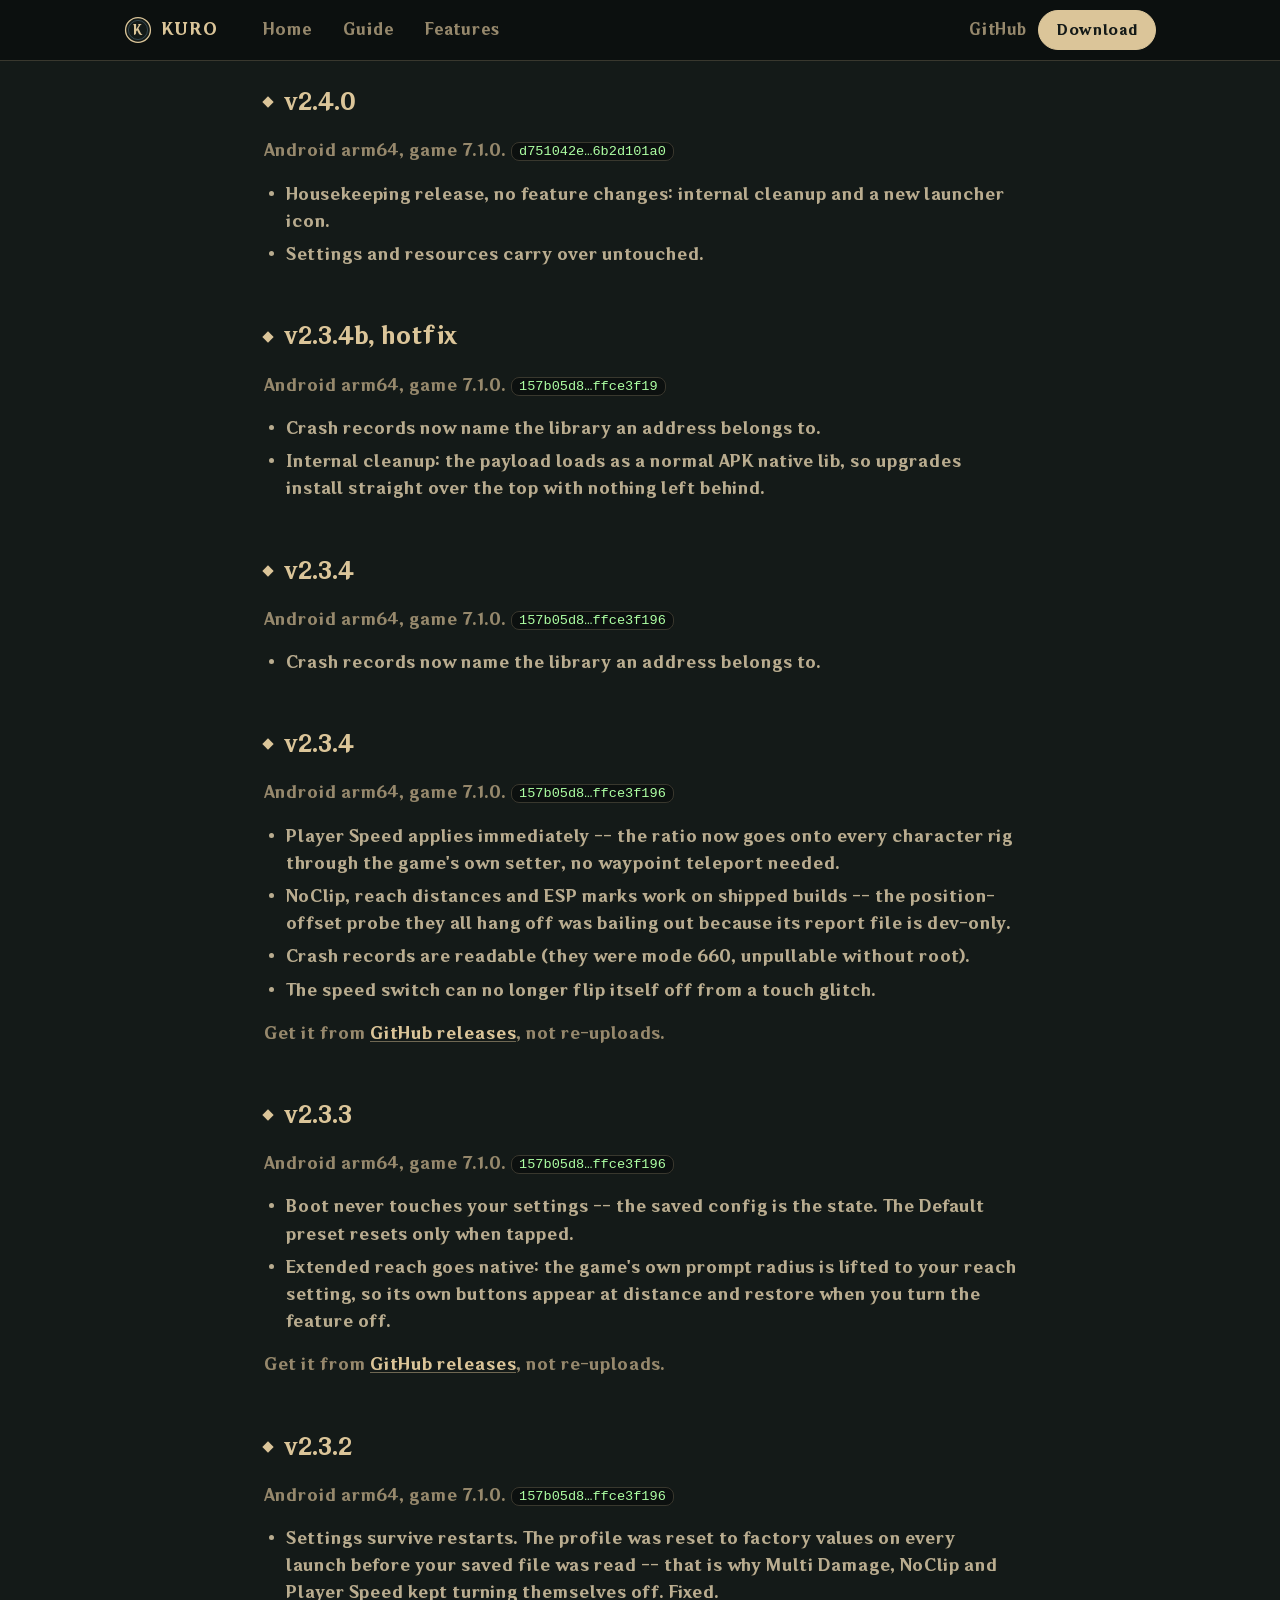
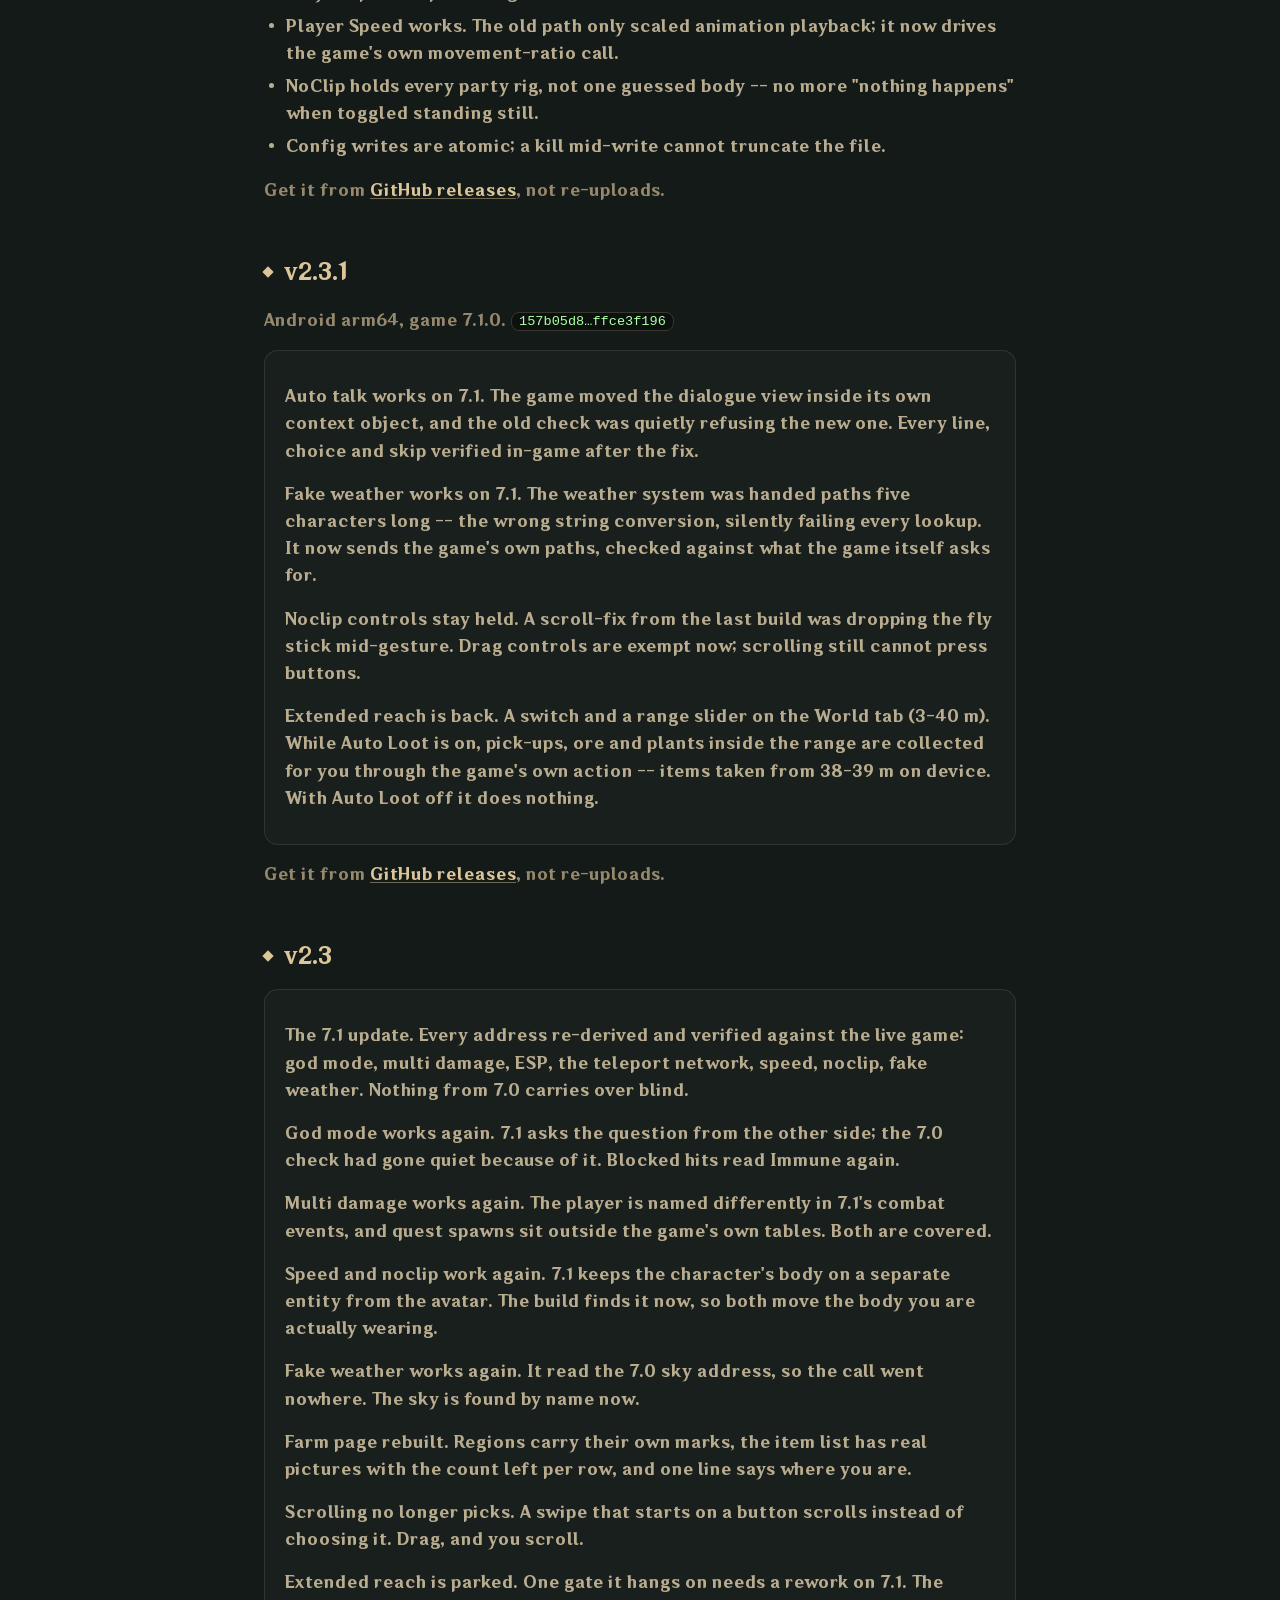
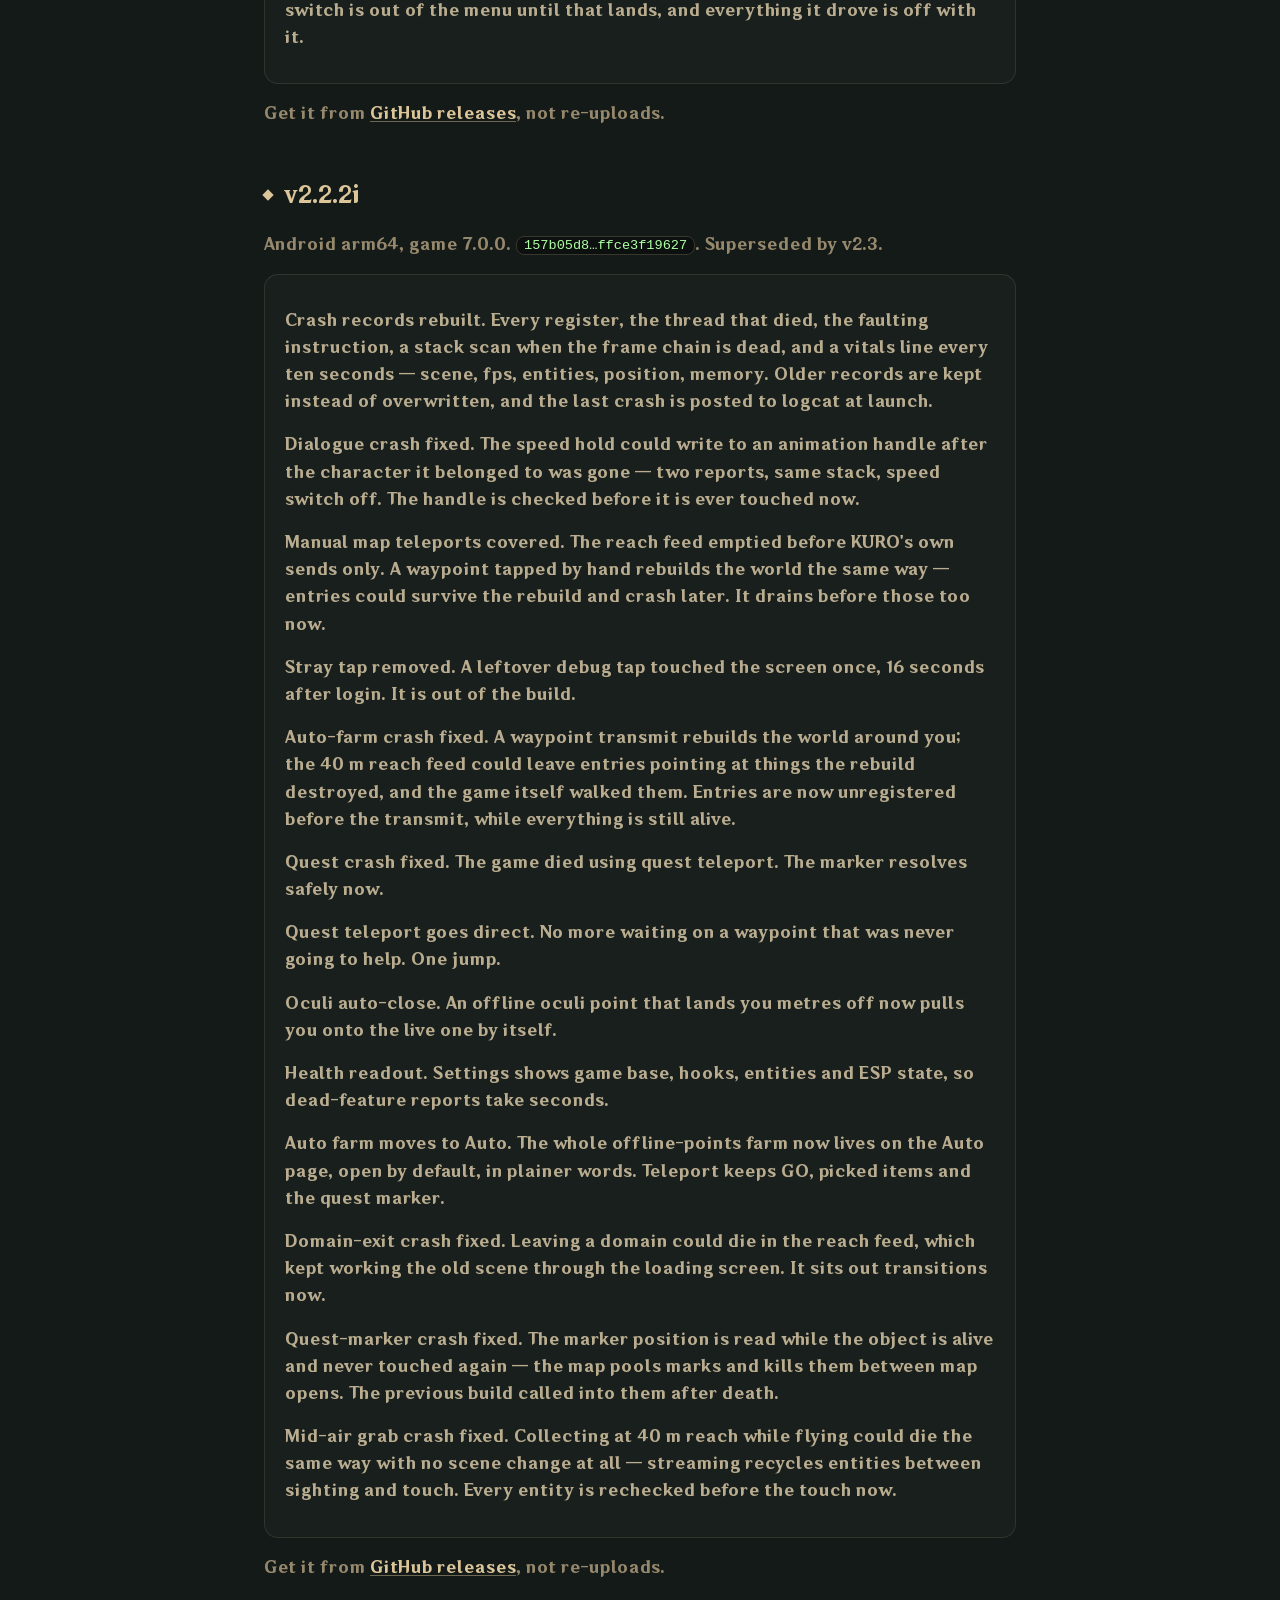
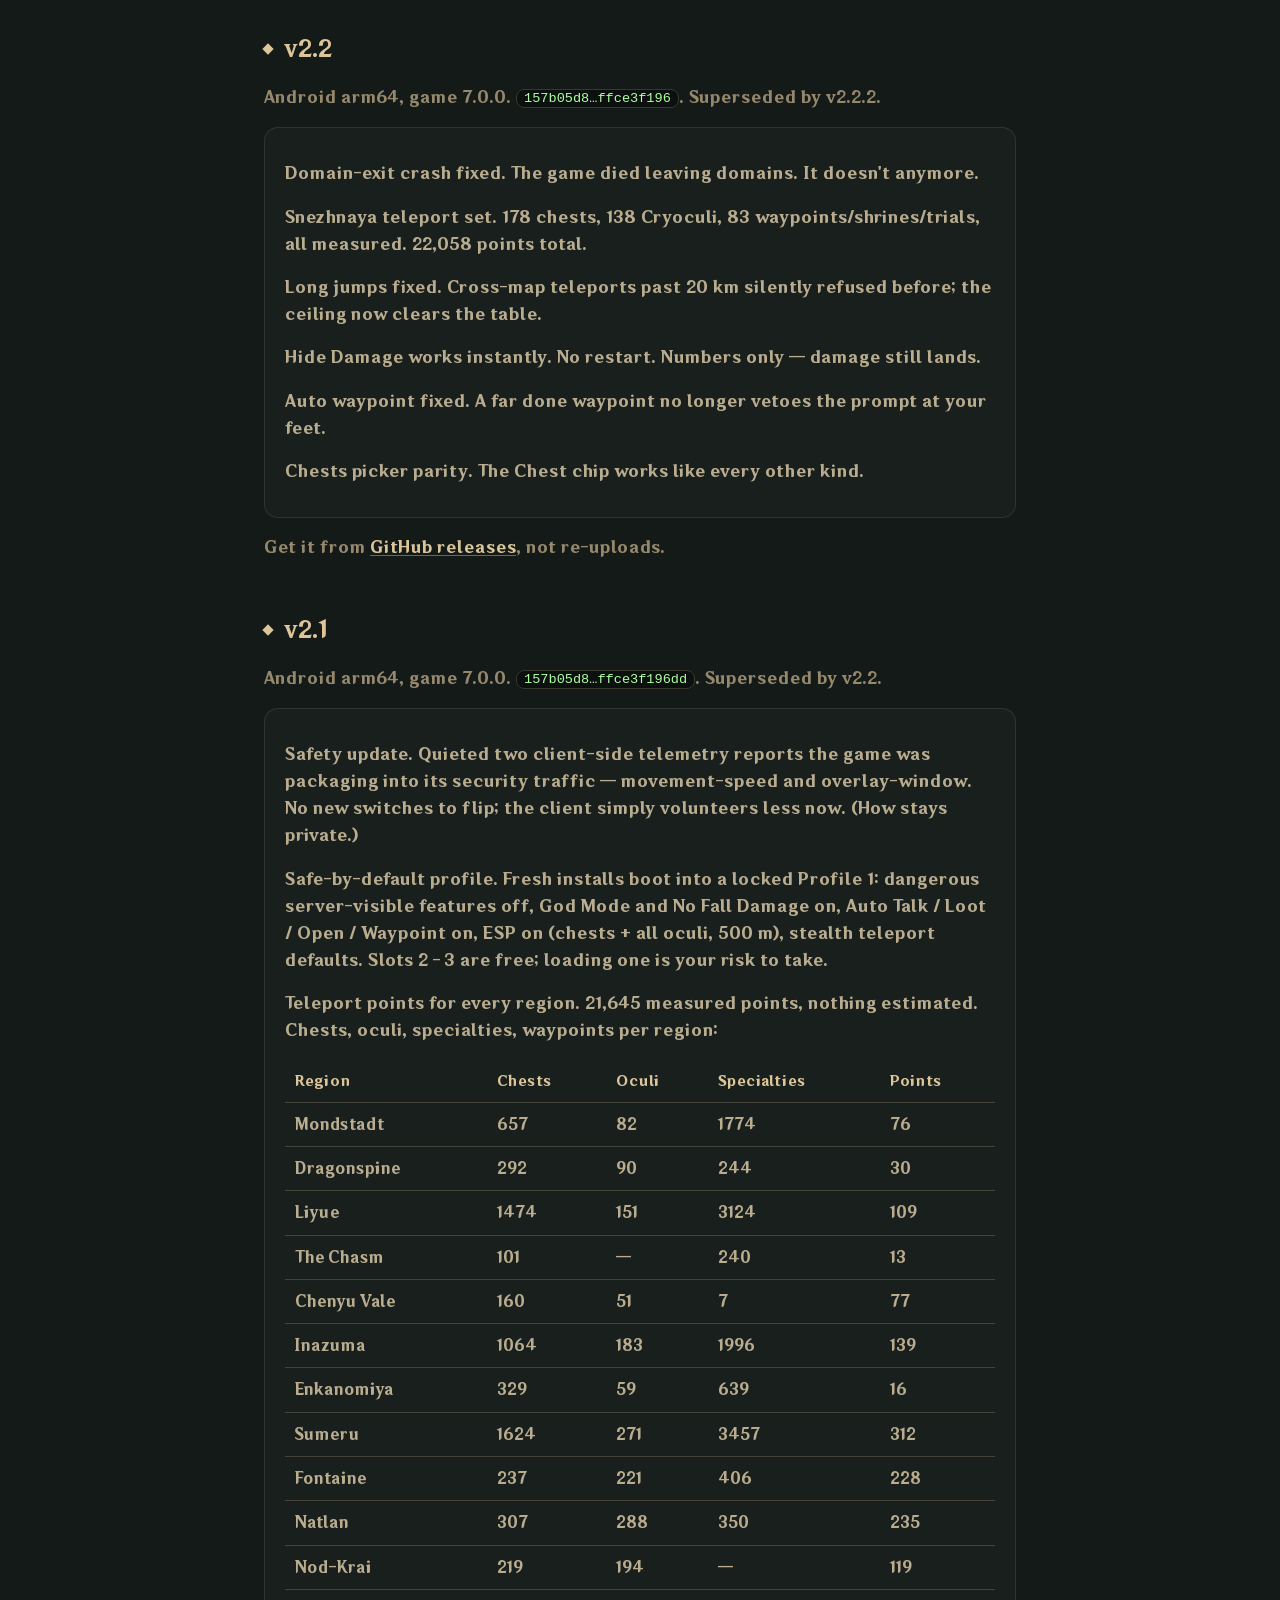
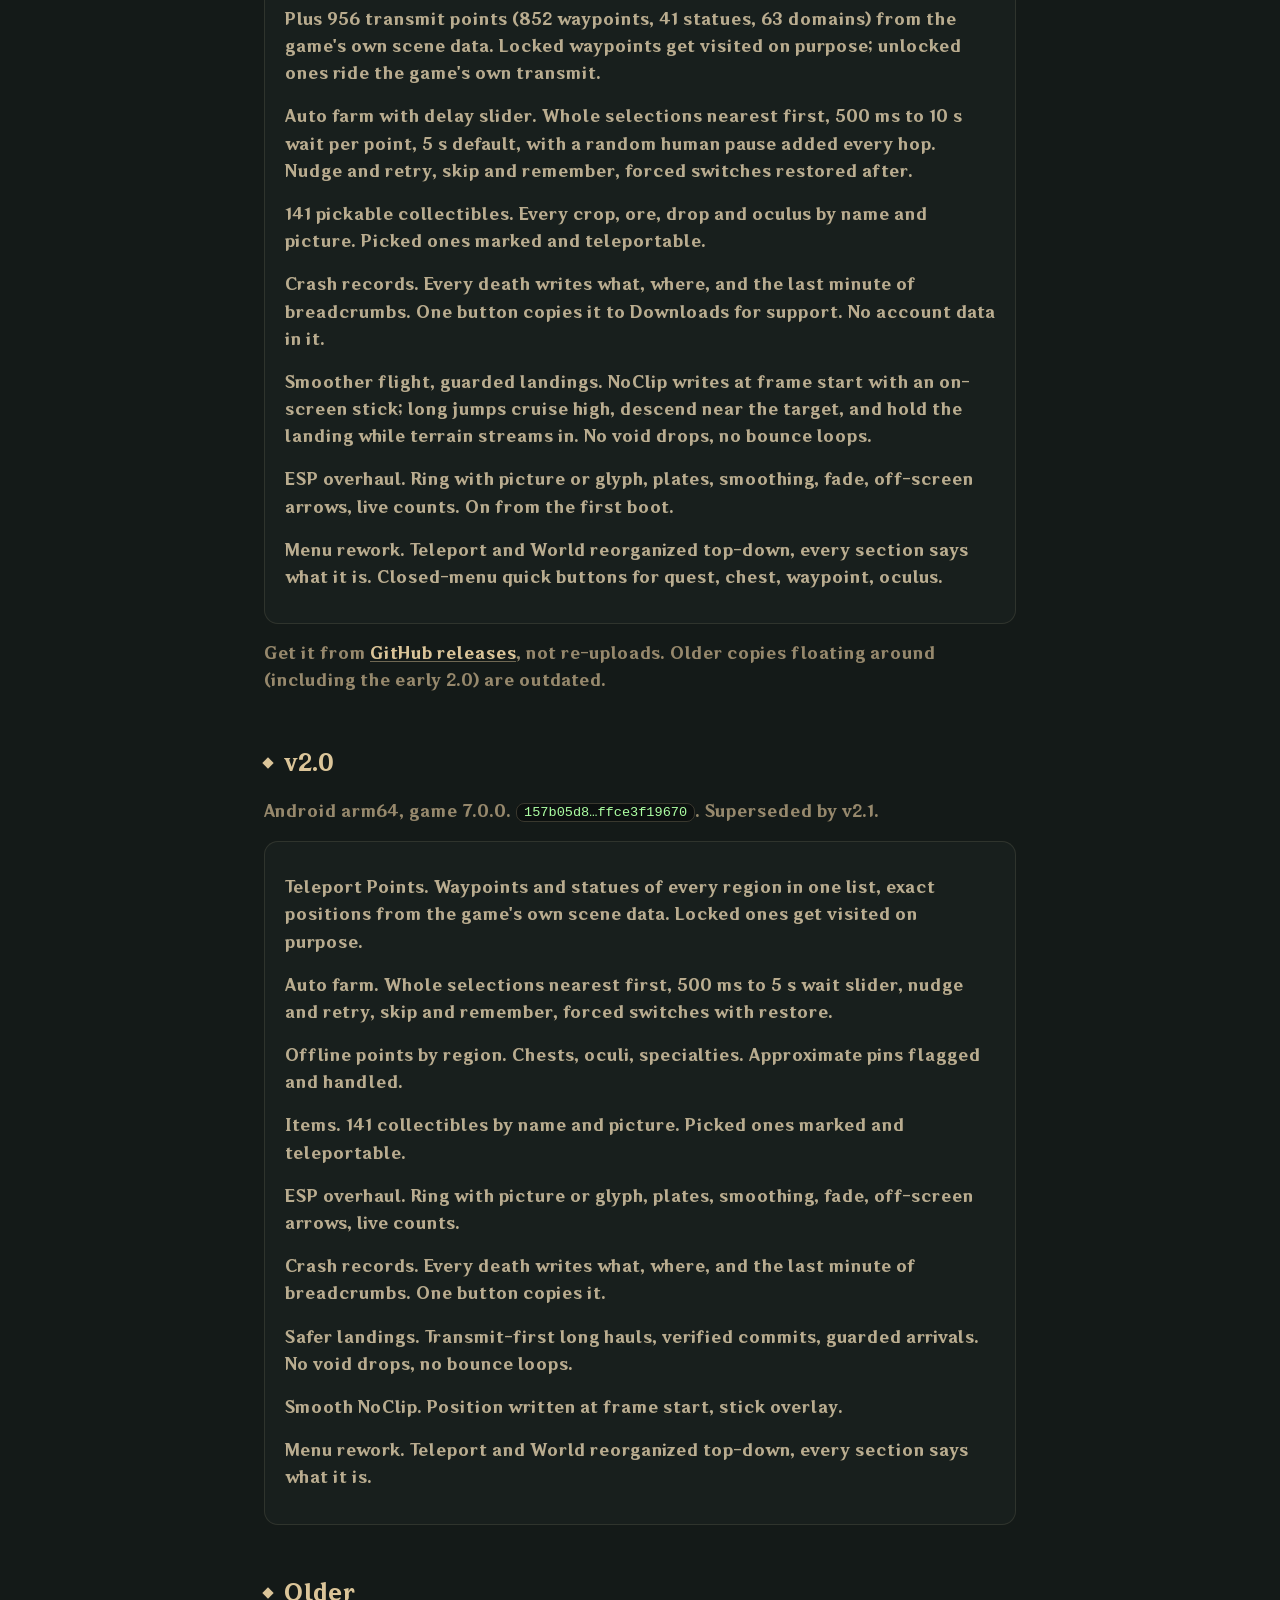
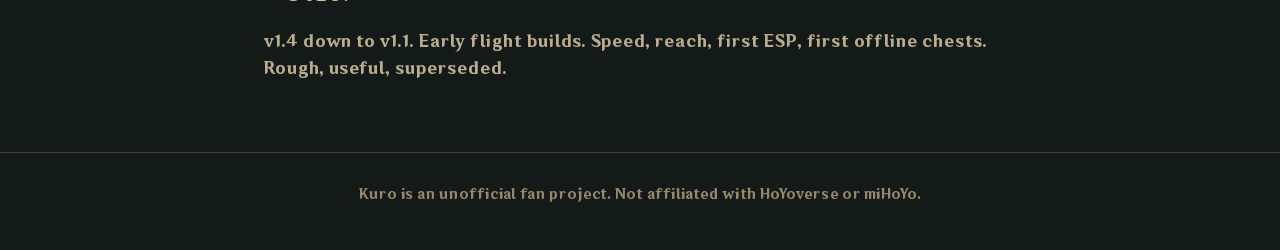
==== docs/changelog.html @ 235be3b8 "v2.4.0" ====
<!DOCTYPE html>
<html lang="en">
<head>
<meta charset="utf-8">
<meta name="viewport" content="width=device-width, initial-scale=1">
<title>Kuro | changelog</title>
<link rel="stylesheet" href="style.css">
</head>
<body>

<div class="topbar"><div class="wrap">
<a class="brand" href="index.html"><svg viewBox="0 0 54 54"><circle cx="27" cy="27" r="24" fill="#141a18" stroke="#dbc599" stroke-width="2.5"/><circle cx="27" cy="27" r="18.5" fill="none" stroke="#557283" stroke-width="1"/><text x="27" y="28.5" text-anchor="middle" dominant-baseline="central" font-family="HYWenHei,'Hiragino Sans GB',sans-serif" font-size="24" font-weight="800" fill="#dbc599">K</text></svg>KURO</a>
<nav class="navlinks"><a href="index.html">Home</a><a href="guide.html">Guide</a><a href="features.html">Features</a></nav>
<span class="topright"><a class="gh" href="https://github.com/4firas/Kuro-GI">GitHub</a><a class="btn small primary" href="https://github.com/4firas/Kuro-GI/releases/tag/v2.4.0">Download</a></span>
</div></div>

<div class="wrap narrow doc">

<h2>v2.4.0</h2>
<p class="dim">Android arm64, game 7.1.0. <code>d751042e…6b2d101a0</code></p>
<ul>
<li>Housekeeping release, no feature changes: internal cleanup and a new launcher icon.</li>
<li>Settings and resources carry over untouched.</li>
</ul>
<h2>v2.3.4b, hotfix</h2>
<p class="dim">Android arm64, game 7.1.0. <code>157b05d8…ffce3f19</code></p>
<ul>
<li>Crash records now name the library an address belongs to.</li>
<li>Internal cleanup: the payload loads as a normal APK native lib, so upgrades install straight over the top with nothing left behind.</li>
</ul>
<h2>v2.3.4</h2>
<p class="dim">Android arm64, game 7.1.0. <code>157b05d8…ffce3f196</code></p>
<ul>
<li>Crash records now name the library an address belongs to.</li>
</ul>
<h2>v2.3.4</h2>
<p class="dim">Android arm64, game 7.1.0. <code>157b05d8…ffce3f196</code></p>
<ul>
<li><b>Player Speed applies immediately</b> -- the ratio now goes onto every character rig through the game's own setter, no waypoint teleport needed.</li>
<li><b>NoClip, reach distances and ESP marks work on shipped builds</b> -- the position-offset probe they all hang off was bailing out because its report file is dev-only.</li>
<li><b>Crash records are readable</b> (they were mode 660, unpullable without root).</li>
<li>The speed switch can no longer flip itself off from a touch glitch.</li>
</ul>
<p class="dim">Get it from <a href="https://github.com/4firas/Kuro-GI/releases/tag/v2.4.0">GitHub releases</a>, not re-uploads.</p>
<h2>v2.3.3</h2>
<p class="dim">Android arm64, game 7.1.0. <code>157b05d8…ffce3f196</code></p>
<ul>
<li><b>Boot never touches your settings</b> -- the saved config is the state. The Default preset resets only when tapped.</li>
<li><b>Extended reach goes native:</b> the game's own prompt radius is lifted to your reach setting, so its own buttons appear at distance and restore when you turn the feature off.</li>
</ul>
<p class="dim">Get it from <a href="https://github.com/4firas/Kuro-GI/releases/tag/v2.4.0">GitHub releases</a>, not re-uploads.</p>
<h2>v2.3.2</h2>
<p class="dim">Android arm64, game 7.1.0. <code>157b05d8…ffce3f196</code></p>
<ul>
<li><b>Settings survive restarts.</b> The profile was reset to factory values on every launch before your saved file was read -- that is why Multi Damage, NoClip and Player Speed kept turning themselves off. Fixed.</li>
<li><b>Player Speed works.</b> The old path only scaled animation playback; it now drives the game's own movement-ratio call.</li>
<li><b>NoClip holds every party rig</b>, not one guessed body -- no more "nothing happens" when toggled standing still.</li>
<li>Config writes are atomic; a kill mid-write cannot truncate the file.</li>
</ul>
<p class="dim">Get it from <a href="https://github.com/4firas/Kuro-GI/releases/tag/v2.4.0">GitHub releases</a>, not re-uploads.</p>
<h2>v2.3.1</h2>
<p class="dim">Android arm64, game 7.1.0. <code>157b05d8…ffce3f196</code></p>
<div class="card">
<p><b>Auto talk works on 7.1.</b> The game moved the dialogue view inside its own context object, and the old check was quietly refusing the new one. Every line, choice and skip verified in-game after the fix.</p>
<p><b>Fake weather works on 7.1.</b> The weather system was handed paths five characters long -- the wrong string conversion, silently failing every lookup. It now sends the game's own paths, checked against what the game itself asks for.</p>
<p><b>Noclip controls stay held.</b> A scroll-fix from the last build was dropping the fly stick mid-gesture. Drag controls are exempt now; scrolling still cannot press buttons.</p>
<p><b>Extended reach is back.</b> A switch and a range slider on the World tab (3-40 m). While Auto Loot is on, pick-ups, ore and plants inside the range are collected for you through the game's own action -- items taken from 38-39 m on device. With Auto Loot off it does nothing.</p>
</div>
<p class="dim">Get it from <a href="https://github.com/4firas/Kuro-GI/releases/tag/v2.4.0">GitHub releases</a>, not re-uploads.</p>

<h2>v2.3</h2>
<div class="card">
<p><b>The 7.1 update.</b> Every address re-derived and verified against the live game: god mode, multi damage, ESP, the teleport network, speed, noclip, fake weather. Nothing from 7.0 carries over blind.</p>
<p><b>God mode works again.</b> 7.1 asks the question from the other side; the 7.0 check had gone quiet because of it. Blocked hits read Immune again.</p>
<p><b>Multi damage works again.</b> The player is named differently in 7.1's combat events, and quest spawns sit outside the game's own tables. Both are covered.</p>
<p><b>Speed and noclip work again.</b> 7.1 keeps the character's body on a separate entity from the avatar. The build finds it now, so both move the body you are actually wearing.</p>
<p><b>Fake weather works again.</b> It read the 7.0 sky address, so the call went nowhere. The sky is found by name now.</p>
<p><b>Farm page rebuilt.</b> Regions carry their own marks, the item list has real pictures with the count left per row, and one line says where you are.</p>
<p><b>Scrolling no longer picks.</b> A swipe that starts on a button scrolls instead of choosing it. Drag, and you scroll.</p>
<p><b>Extended reach is parked.</b> One gate it hangs on needs a rework on 7.1. The switch is out of the menu until that lands, and everything it drove is off with it.</p>
</div>
<p class="dim">Get it from <a href="https://github.com/4firas/Kuro-GI/releases/tag/v2.3">GitHub releases</a>, not re-uploads.</p>

<h2>v2.2.2i</h2>
<p class="dim">Android arm64, game 7.0.0. <code>157b05d8…ffce3f19627</code>. Superseded by v2.3.</p>
<div class="card">
<p><b>Crash records rebuilt.</b> Every register, the thread that died, the faulting instruction, a stack scan when the frame chain is dead, and a vitals line every ten seconds — scene, fps, entities, position, memory. Older records are kept instead of overwritten, and the last crash is posted to logcat at launch.</p>
<p><b>Dialogue crash fixed.</b> The speed hold could write to an animation handle after the character it belonged to was gone — two reports, same stack, speed switch off. The handle is checked before it is ever touched now.</p>
<p><b>Manual map teleports covered.</b> The reach feed emptied before KURO's own sends only. A waypoint tapped by hand rebuilds the world the same way — entries could survive the rebuild and crash later. It drains before those too now.</p>
<p><b>Stray tap removed.</b> A leftover debug tap touched the screen once, 16 seconds after login. It is out of the build.</p>
<p><b>Auto-farm crash fixed.</b> A waypoint transmit rebuilds the world around you; the 40 m reach feed could leave entries pointing at things the rebuild destroyed, and the game itself walked them. Entries are now unregistered before the transmit, while everything is still alive.</p>
<p><b>Quest crash fixed.</b> The game died using quest teleport. The marker resolves safely now.</p>
<p><b>Quest teleport goes direct.</b> No more waiting on a waypoint that was never going to help. One jump.</p>
<p><b>Oculi auto-close.</b> An offline oculi point that lands you metres off now pulls you onto the live one by itself.</p>
<p><b>Health readout.</b> Settings shows game base, hooks, entities and ESP state, so dead-feature reports take seconds.</p>
<p><b>Auto farm moves to Auto.</b> The whole offline-points farm now lives on the Auto page, open by default, in plainer words. Teleport keeps GO, picked items and the quest marker.</p>
<p><b>Domain-exit crash fixed.</b> Leaving a domain could die in the reach feed, which kept working the old scene through the loading screen. It sits out transitions now.</p>
<p><b>Quest-marker crash fixed.</b> The marker position is read while the object is alive and never touched again — the map pools marks and kills them between map opens. The previous build called into them after death.</p>
<p><b>Mid-air grab crash fixed.</b> Collecting at 40 m reach while flying could die the same way with no scene change at all — streaming recycles entities between sighting and touch. Every entity is rechecked before the touch now.</p>
</div>
<p class="dim">Get it from <a href="https://github.com/4firas/Kuro-GI/releases/tag/v2.2.2i">GitHub releases</a>, not re-uploads.</p>

<h2>v2.2</h2>
<p class="dim">Android arm64, game 7.0.0. <code>157b05d8…ffce3f196</code>. Superseded by v2.2.2.</p>
<div class="card">
<p><b>Domain-exit crash fixed.</b> The game died leaving domains. It doesn't anymore.</p>
<p><b>Snezhnaya teleport set.</b> 178 chests, 138 Cryoculi, 83 waypoints/shrines/trials, all measured. 22,058 points total.</p>
<p><b>Long jumps fixed.</b> Cross-map teleports past 20 km silently refused before; the ceiling now clears the table.</p>
<p><b>Hide Damage works instantly.</b> No restart. Numbers only — damage still lands.</p>
<p><b>Auto waypoint fixed.</b> A far done waypoint no longer vetoes the prompt at your feet.</p>
<p><b>Chests picker parity.</b> The Chest chip works like every other kind.</p>
</div>
<p class="dim">Get it from <a href="https://github.com/4firas/Kuro-GI/releases/tag/v2.2">GitHub releases</a>, not re-uploads.</p>

<h2>v2.1</h2>
<p class="dim">Android arm64, game 7.0.0. <code>157b05d8…ffce3f196dd</code>. Superseded by v2.2.</p>
<div class="card">
<p><b>Safety update.</b> Quieted two client-side telemetry reports the game was packaging into its security traffic — movement-speed and overlay-window. No new switches to flip; the client simply volunteers less now. (How stays private.)</p>
<p><b>Safe-by-default profile.</b> Fresh installs boot into a locked Profile 1: dangerous server-visible features off, God Mode and No Fall Damage on, Auto Talk / Loot / Open / Waypoint on, ESP on (chests + all oculi, 500 m), stealth teleport defaults. Slots 2–3 are free; loading one is your risk to take.</p>
<p><b>Teleport points for every region.</b> 21,645 measured points, nothing estimated. Chests, oculi, specialties, waypoints per region:</p>
<table>
<tr><th>Region</th><th>Chests</th><th>Oculi</th><th>Specialties</th><th>Points</th></tr>
<tr><td>Mondstadt</td><td>657</td><td>82</td><td>1774</td><td>76</td></tr>
<tr><td>Dragonspine</td><td>292</td><td>90</td><td>244</td><td>30</td></tr>
<tr><td>Liyue</td><td>1474</td><td>151</td><td>3124</td><td>109</td></tr>
<tr><td>The Chasm</td><td>101</td><td>—</td><td>240</td><td>13</td></tr>
<tr><td>Chenyu Vale</td><td>160</td><td>51</td><td>7</td><td>77</td></tr>
<tr><td>Inazuma</td><td>1064</td><td>183</td><td>1996</td><td>139</td></tr>
<tr><td>Enkanomiya</td><td>329</td><td>59</td><td>639</td><td>16</td></tr>
<tr><td>Sumeru</td><td>1624</td><td>271</td><td>3457</td><td>312</td></tr>
<tr><td>Fontaine</td><td>237</td><td>221</td><td>406</td><td>228</td></tr>
<tr><td>Natlan</td><td>307</td><td>288</td><td>350</td><td>235</td></tr>
<tr><td>Nod-Krai</td><td>219</td><td>194</td><td>—</td><td>119</td></tr>
</table>
<p>Plus 956 transmit points (852 waypoints, 41 statues, 63 domains) from the game's own scene data. Locked waypoints get visited on purpose; unlocked ones ride the game's own transmit.</p>
<p><b>Auto farm with delay slider.</b> Whole selections nearest first, 500 ms to 10 s wait per point, 5 s default, with a random human pause added every hop. Nudge and retry, skip and remember, forced switches restored after.</p>
<p><b>141 pickable collectibles.</b> Every crop, ore, drop and oculus by name and picture. Picked ones marked and teleportable.</p>
<p><b>Crash records.</b> Every death writes what, where, and the last minute of breadcrumbs. One button copies it to Downloads for support. No account data in it.</p>
<p><b>Smoother flight, guarded landings.</b> NoClip writes at frame start with an on-screen stick; long jumps cruise high, descend near the target, and hold the landing while terrain streams in. No void drops, no bounce loops.</p>
<p><b>ESP overhaul.</b> Ring with picture or glyph, plates, smoothing, fade, off-screen arrows, live counts. On from the first boot.</p>
<p><b>Menu rework.</b> Teleport and World reorganized top-down, every section says what it is. Closed-menu quick buttons for quest, chest, waypoint, oculus.</p>
</div>
<p class="dim">Get it from <a href="https://github.com/4firas/Kuro-GI/releases/tag/v2.1">GitHub releases</a>, not re-uploads. Older copies floating around (including the early 2.0) are outdated.</p>

<h2>v2.0</h2>
<p class="dim">Android arm64, game 7.0.0. <code>157b05d8…ffce3f19670</code>. Superseded by v2.1.</p>
<div class="card">
<p><b>Teleport Points.</b> Waypoints and statues of every region in one list, exact positions from the game's own scene data. Locked ones get visited on purpose.</p>
<p><b>Auto farm.</b> Whole selections nearest first, 500 ms to 5 s wait slider, nudge and retry, skip and remember, forced switches with restore.</p>
<p><b>Offline points by region.</b> Chests, oculi, specialties. Approximate pins flagged and handled.</p>
<p><b>Items.</b> 141 collectibles by name and picture. Picked ones marked and teleportable.</p>
<p><b>ESP overhaul.</b> Ring with picture or glyph, plates, smoothing, fade, off-screen arrows, live counts.</p>
<p><b>Crash records.</b> Every death writes what, where, and the last minute of breadcrumbs. One button copies it.</p>
<p><b>Safer landings.</b> Transmit-first long hauls, verified commits, guarded arrivals. No void drops, no bounce loops.</p>
<p><b>Smooth NoClip.</b> Position written at frame start, stick overlay.</p>
<p><b>Menu rework.</b> Teleport and World reorganized top-down, every section says what it is.</p>
</div>

<h2>Older</h2>
<p><b>v1.4 down to v1.1.</b> Early flight builds. Speed, reach, first ESP, first offline chests. Rough, useful, superseded.</p>

</div>

<footer class="site"><div class="wrap narrow">
<p>Kuro is an unofficial fan project. Not affiliated with HoYoverse or miHoYo.</p>
</div></footer>

</body>
</html>
---- docs/style.css ----
@font-face {
  font-family: "HYWenHei";
  src: url("fonts/hywh.woff") format("woff");
  font-weight: 400 900;
  font-display: swap;
}
:root {
  --bg: #141a18;
  --bg2: #0c100f;
  --card: rgba(28,37,36,.55);
  --slate: #33474f;
  --steel: #557283;
  --sand: #dbc599;
  --sanddim: #96886c;
  --body: #b9ac8f;
  --green: #adffa3;
  --red: #c35952;
  --hair: rgba(219,197,153,.22);
  --hairsoft: rgba(219,197,153,.12);
}
* { box-sizing: border-box; }
html { background: var(--bg); scroll-behavior: smooth; }
body {
  margin: 0; background: var(--bg); color: var(--body);
  font-family: "HYWenHei", "Hiragino Sans GB", "Microsoft YaHei",
               "Noto Sans SC", "PingFang SC", sans-serif;
  line-height: 1.7; font-size: 16px;
}
a { color: var(--sand); text-decoration: underline;
  text-decoration-color: rgba(219,197,153,.45); text-underline-offset: 3px; }
a:hover { color: #fff; }
code {
  font-family: ui-monospace, SFMono-Regular, Menlo, Consolas, monospace;
  font-size: .85em; background: var(--bg2); border: 1px solid var(--hair);
  border-radius: 8px; padding: 1px 7px; color: var(--green); word-break: break-all;
}
.wrap { max-width: 1080px; margin: 0 auto; padding: 0 24px; }
.wrap.narrow { max-width: 800px; }

/* top bar */
.topbar {
  position: sticky; top: 0; z-index: 50;
  background: rgba(12,16,15,.94);
  border-bottom: 1px solid var(--hair);
}
.topbar .wrap { display: flex; align-items: center; gap: 22px; height: 60px; }
.brand { display: flex; align-items: center; gap: 10px; text-decoration: none;
  color: var(--sand); font-weight: 800; letter-spacing: .12em; }
.brand svg { width: 28px; height: 28px; }
.navlinks { display: flex; gap: 4px; margin-left: 8px; }
.navlinks a { color: var(--sanddim); text-decoration: none; padding: 6px 14px;
  border-radius: 999px; font-size: .95rem; }
.navlinks a:hover { color: var(--sand); background: rgba(219,197,153,.08); }
.navlinks a.here { color: var(--sand); background: rgba(219,197,153,.12); }
.topright { margin-left: auto; display: flex; align-items: center; gap: 12px; }
.gh { color: var(--sanddim); text-decoration: none; font-size: .9rem; }
.gh:hover { color: var(--sand); }

/* menu-style buttons */
.btn {
  display: inline-block; text-decoration: none;
  padding: 11px 30px; font-size: 1rem; font-weight: 700; color: var(--sand);
  background: #3f5661;
  border: 1px solid var(--hair); border-radius: 999px;
}
.btn:hover { color: #fff; border-color: rgba(219,197,153,.55); }
.btn.primary { background: var(--sand); border-color: var(--sand); color: #141a18; }
.btn.primary:hover { background: #fff; color: #141a18; }
.btn.small { padding: 7px 18px; font-size: .88rem; }
.btn.ghost { background: transparent; border-color: rgba(219,197,153,.35); }

/* hero */
.hero { text-align: center; padding: 72px 0 30px; }
.hero svg.mark { width: 120px; height: 120px; }
.hero h1 { font-size: 3.2rem; margin: 18px 0 6px; letter-spacing: .1em; font-weight: 800; color: var(--sand); }
.hero .tag { color: var(--sanddim); font-size: 1.15rem; margin: 0 0 28px; }
.hero .cta { display: flex; gap: 12px; justify-content: center; flex-wrap: wrap; }
.hero .meta { margin-top: 22px; color: var(--sanddim); font-size: .85rem; }

/* menu-style section header: diamond, sand text, hairline */
section.block { padding: 44px 0 8px; }
.sec { display: flex; align-items: center; gap: 12px;
  font-size: 1.35rem; margin: 0 0 6px; font-weight: 800; color: var(--sand); }
.sec::before { content: ""; width: 9px; height: 9px; background: var(--sand);
  transform: rotate(45deg); flex: none; }
.sec::after { content: ""; height: 1px; flex: 1; background: var(--hair); }
p.sub { color: var(--sanddim); margin: 0 0 24px; }
.center { text-align: center; }
.center p.sub { max-width: 640px; margin-left: auto; margin-right: auto; }
.center .sec::before { display: none; }
.center .sec { justify-content: center; }
.center .sec::after { display: none; }

/* feature grid */
.grid { display: grid; grid-template-columns: repeat(3, 1fr); gap: 12px; }
.feat { background: var(--card); border: 1px solid var(--hairsoft);
  border-radius: 14px; padding: 16px 18px; }
.feat h3 { margin: 0 0 4px; font-size: 1rem; color: var(--sand); font-weight: 700;
  display: flex; align-items: center; gap: 10px; }
.feat h3::before { content: ""; width: 7px; height: 7px; border: 1px solid var(--sand); transform: rotate(45deg); flex: none; }
.feat h3 svg { width: 22px; height: 22px; flex: none; }
.feat p { margin: 0; color: var(--sanddim); font-size: .9rem; line-height: 1.6; }

/* split rows */
.split { display: grid; grid-template-columns: 1fr 1fr; gap: 40px; align-items: center; margin: 10px 0 26px; }
.split.flip > div:first-child { order: 2; }
.split h3 { font-size: 1.3rem; margin: 0 0 8px; color: var(--sand); }
.split p { color: var(--sanddim); margin: 0 0 10px; }

/* risk pills */
.pill { display: inline-block; border: 1px solid; border-radius: 999px;
  padding: 0 11px; font-size: .78rem; font-weight: 700; margin: 0 4px 4px 0; white-space: nowrap; }
.pill.local { border-color: var(--green); color: var(--green); }
.pill.server { border-color: var(--sand); color: var(--sand); }
.pill.sent { border-color: var(--red); color: var(--red); }

/* docs pages */
.doc h2 { display: flex; align-items: center; gap: 12px;
  font-size: 1.4rem; margin: 2.2em 0 .5em; color: var(--sand); }
.doc h2::before { content: ""; width: 8px; height: 8px; background: var(--sand);
  transform: rotate(45deg); flex: none; }
.doc h2:first-of-type { margin-top: 1em; }
.doc h3 { font-size: 1.08rem; color: var(--sand); margin: 1.5em 0 .3em; font-weight: 700; }
.doc p, .doc li { color: var(--body); }
.doc .dim, .dim { color: var(--sanddim); }
.card { background: var(--card); border: 1px solid var(--hairsoft);
  border-radius: 14px; padding: 16px 20px; margin: 14px 0; }
.card h3 { margin-top: 0; }
table { width: 100%; border-collapse: collapse; margin: 12px 0; font-size: .93rem; }
th, td { text-align: left; padding: 9px 10px; border-bottom: 1px solid var(--hair); vertical-align: top; }
th { color: var(--sand); font-size: .85rem; }
pre { background: var(--bg2); border: 1px solid var(--hair); border-radius: 10px;
  padding: 14px 16px; overflow-x: auto; font-size: .85rem; }
ol, ul { padding-left: 22px; }
li { margin-bottom: 6px; }
.note { border-left: 3px solid var(--sand); padding: 2px 0 2px 14px; margin: 14px 0; }
.warn { border-left: 3px solid var(--red); padding: 2px 0 2px 14px; margin: 14px 0; }
.stamp { display: inline-block; border: 2px solid var(--red); color: var(--red);
  padding: 3px 12px; transform: rotate(-2deg); font-weight: 700; font-size: .88rem;
  border-radius: 10px; margin: 6px 0; }

/* footer */
footer.site { margin-top: 70px; border-top: 1px solid var(--hair); padding: 26px 0 40px;
  color: var(--sanddim); font-size: .83rem; text-align: center; }
footer.site p { margin: 4px 0; }

::-webkit-scrollbar { width: 10px; height: 8px; }
::-webkit-scrollbar-track { background: transparent; }
::-webkit-scrollbar-thumb { background: #33474f; border-radius: 8px; }
::-webkit-scrollbar-thumb:hover { background: #557283; }
* { scrollbar-width: thin; scrollbar-color: #33474f transparent; }

@media (max-width: 820px) {
  .grid { grid-template-columns: 1fr 1fr; }
  .split { grid-template-columns: 1fr; gap: 18px; }
  .split.flip > div:first-child { order: 0; }
  .hero h1 { font-size: 2.4rem; }
  .navlinks a { padding: 6px 8px; font-size: .88rem; }
}
@media (max-width: 560px) { .grid { grid-template-columns: 1fr; } }
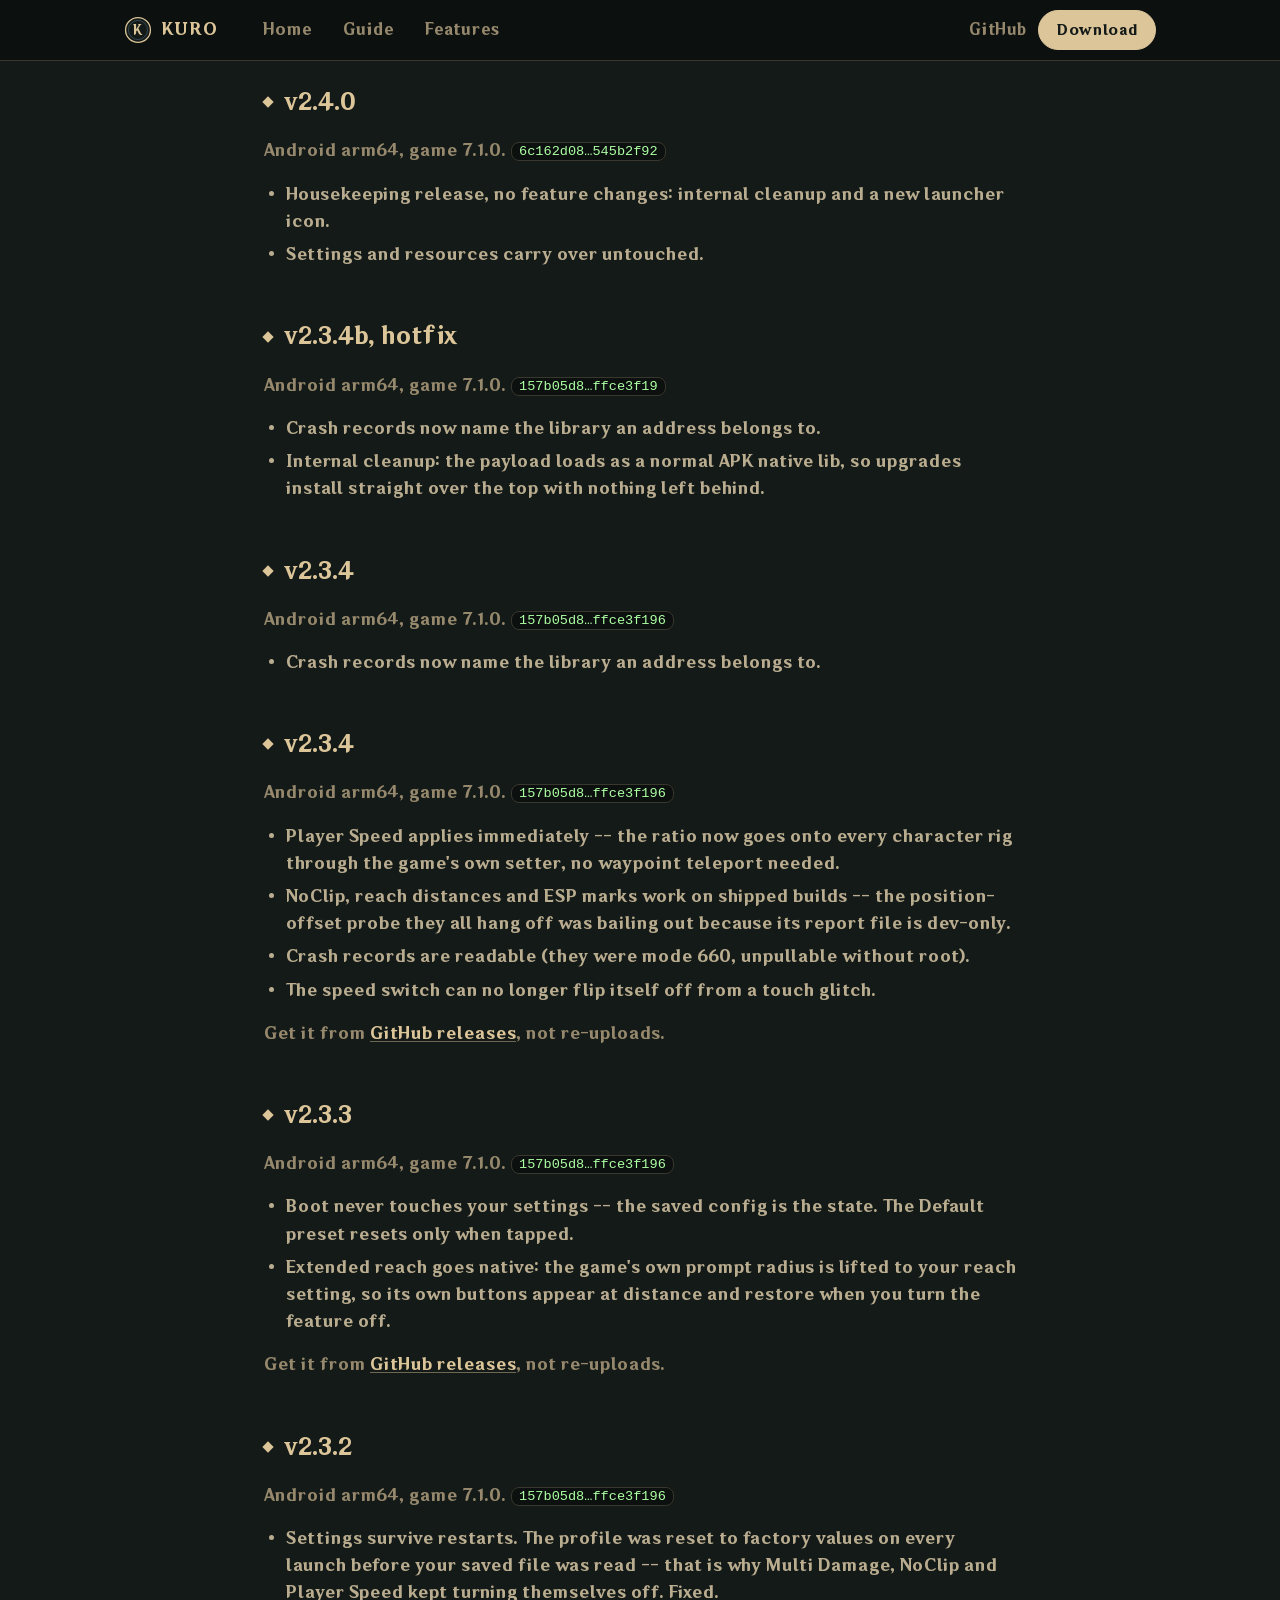
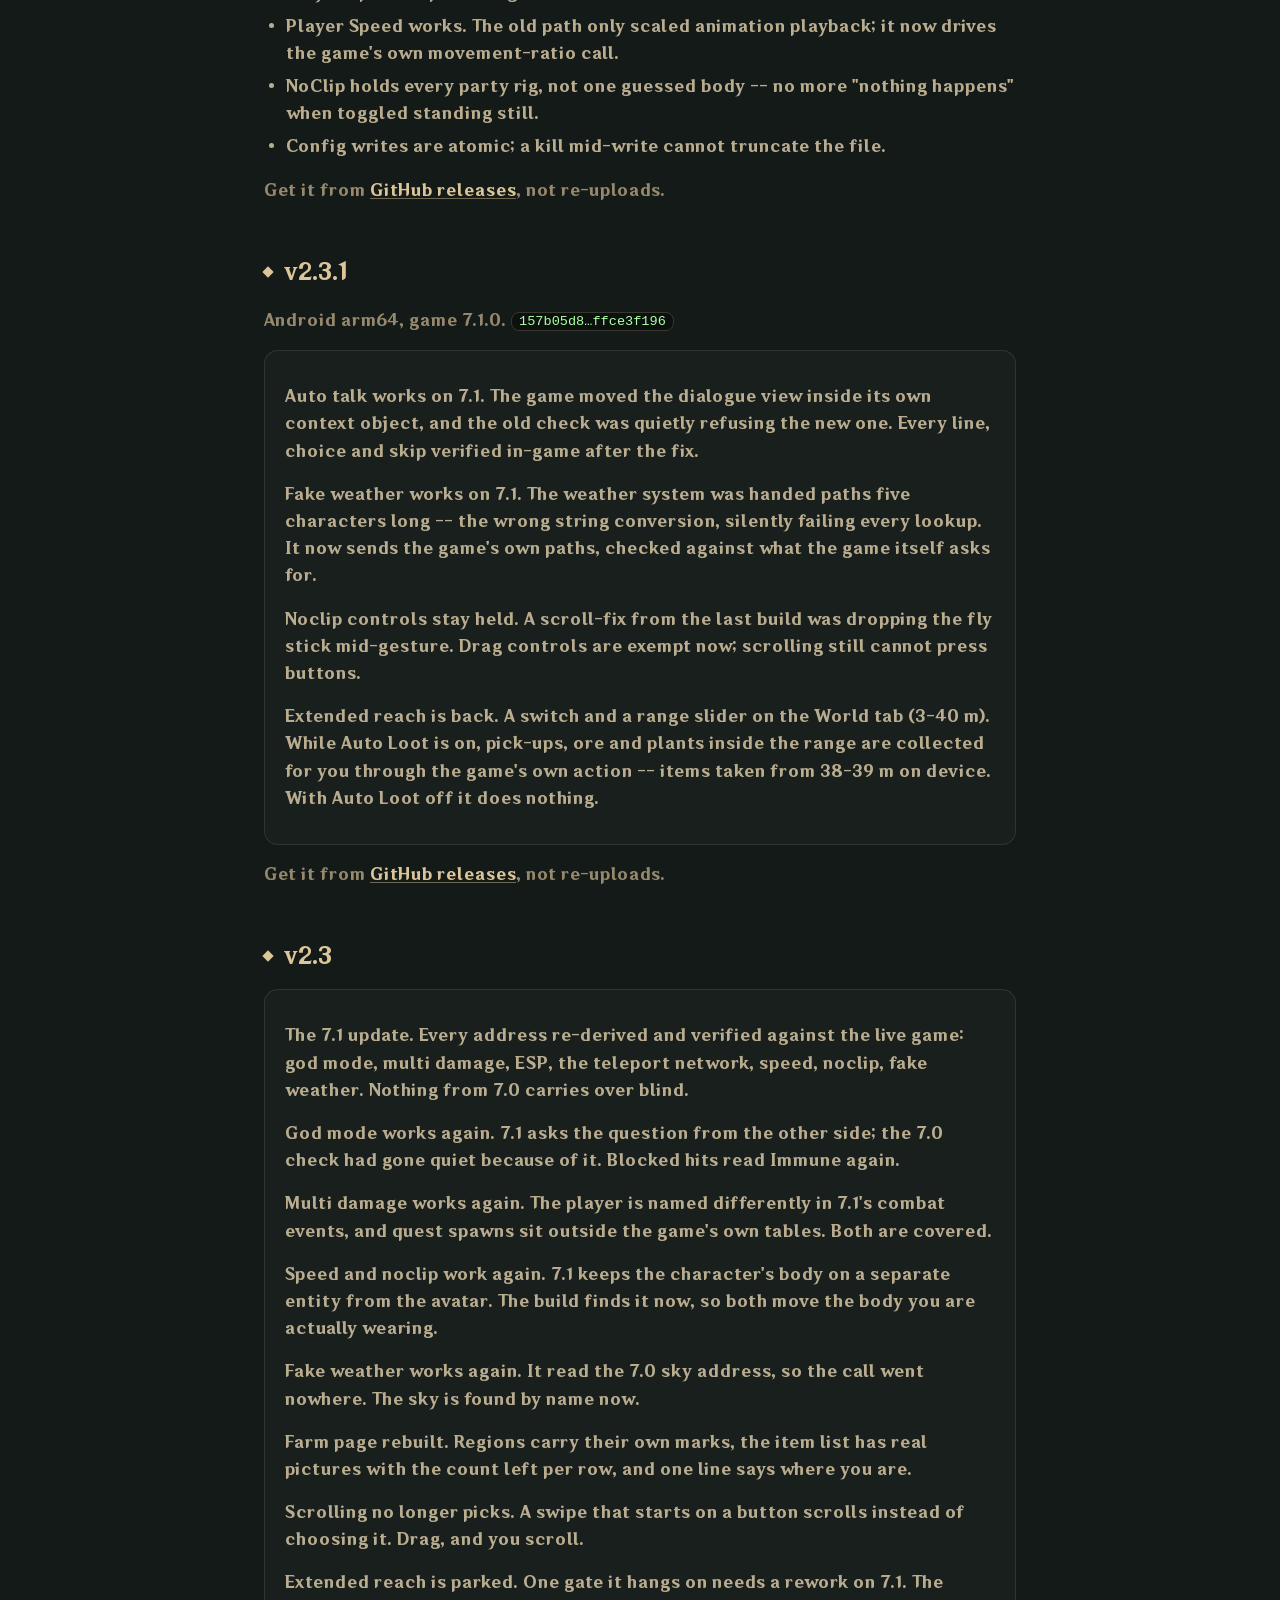
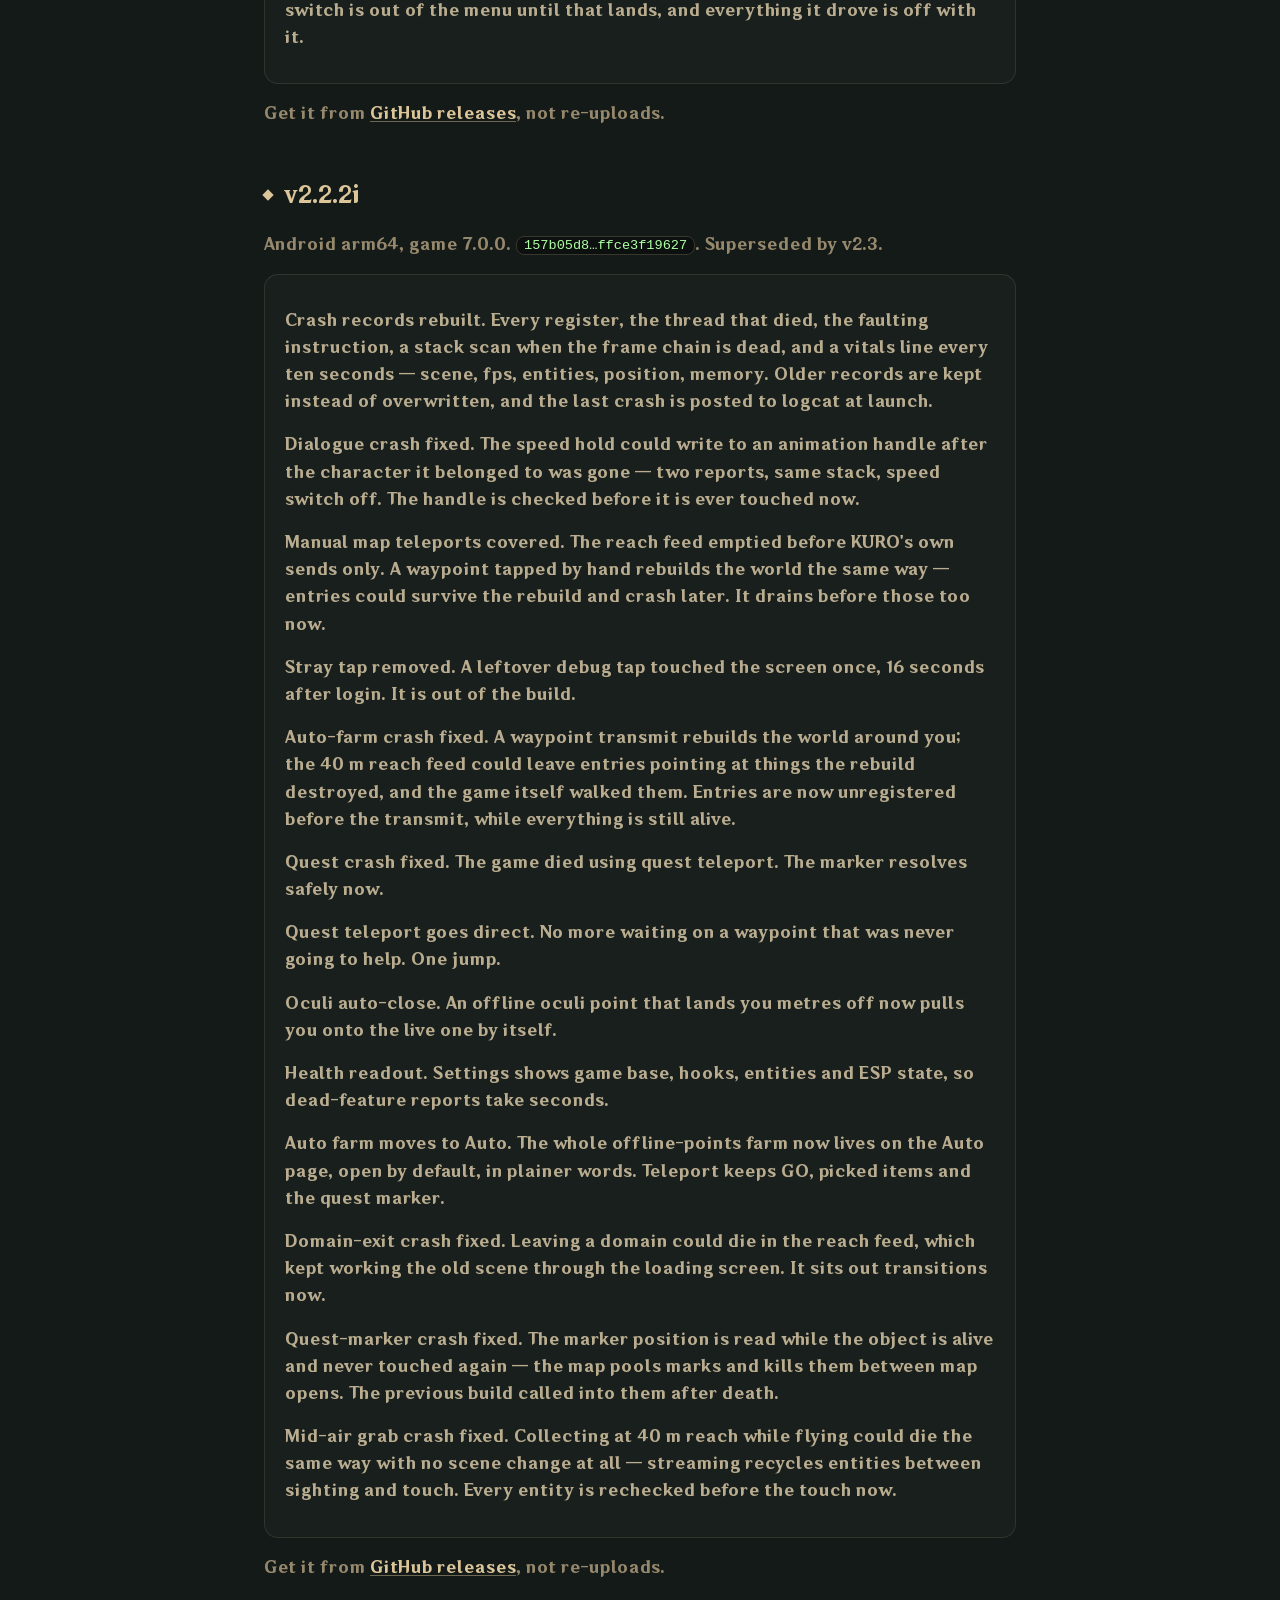
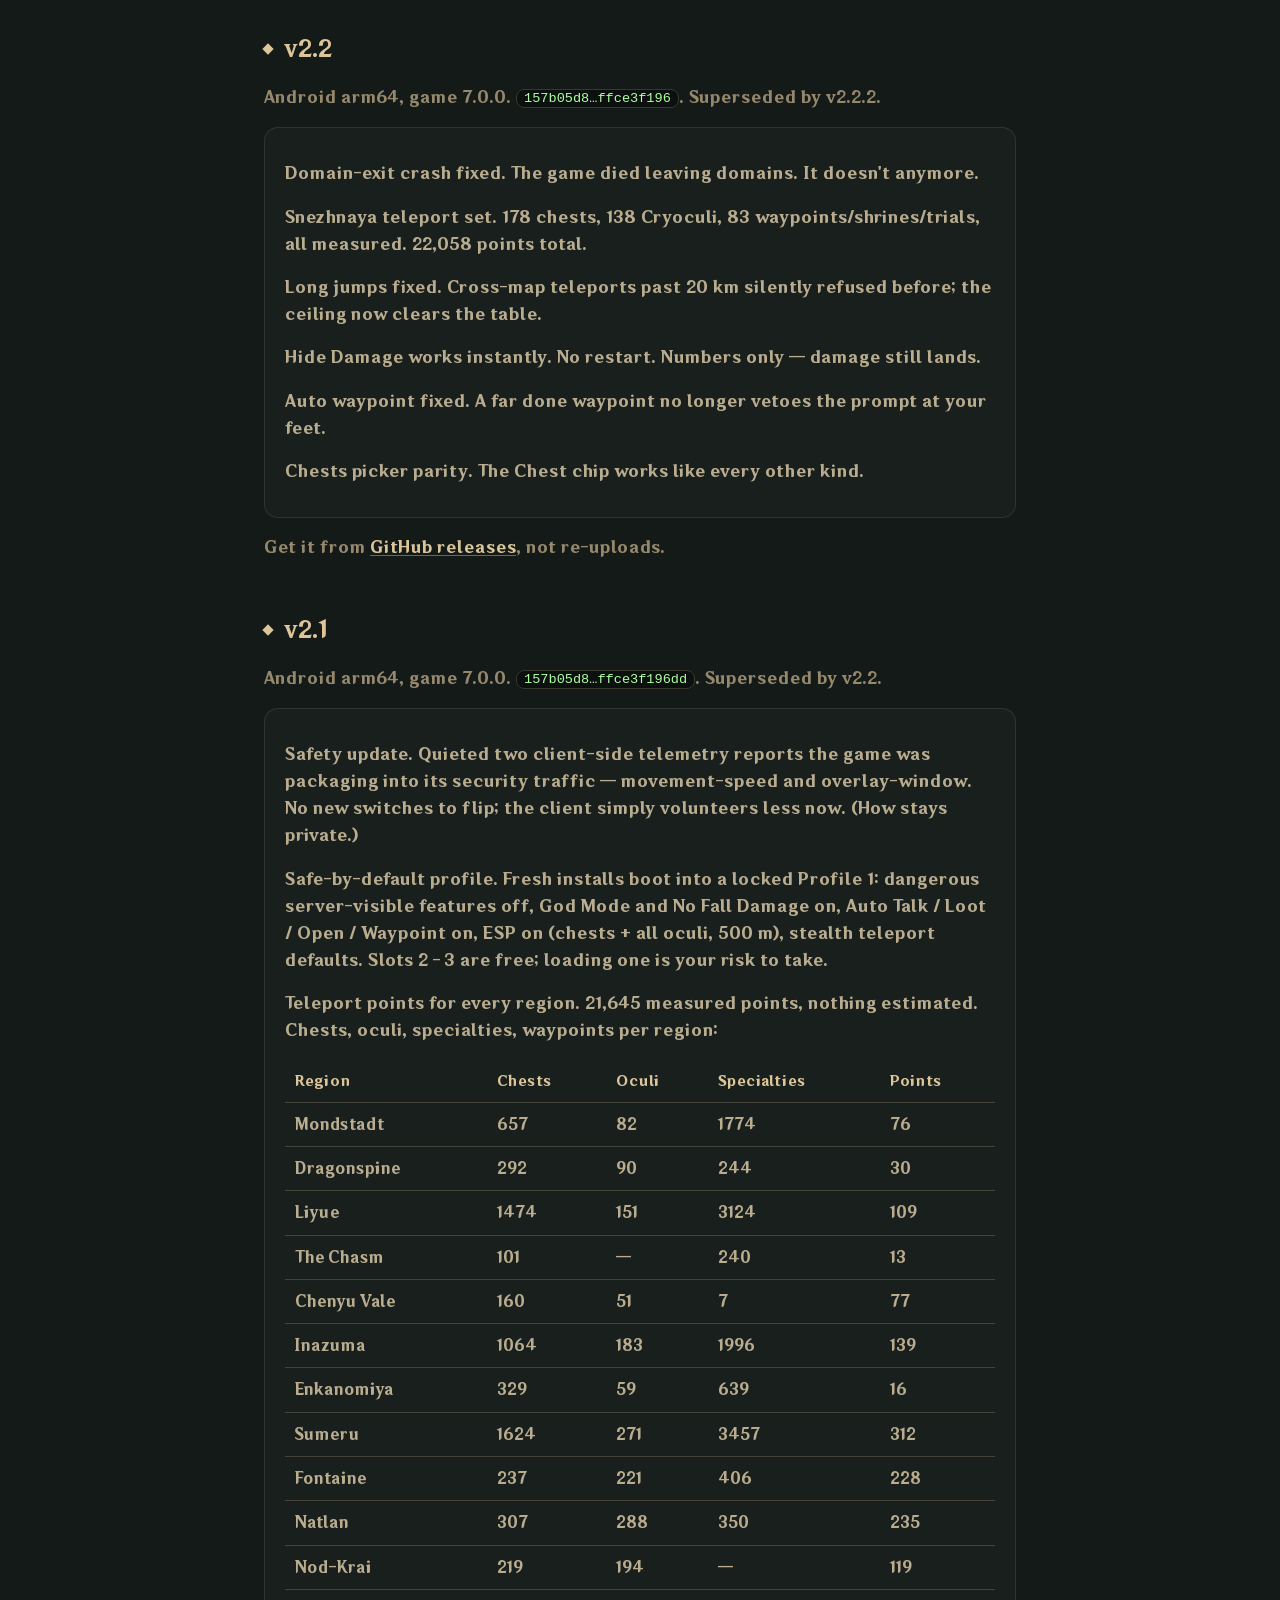
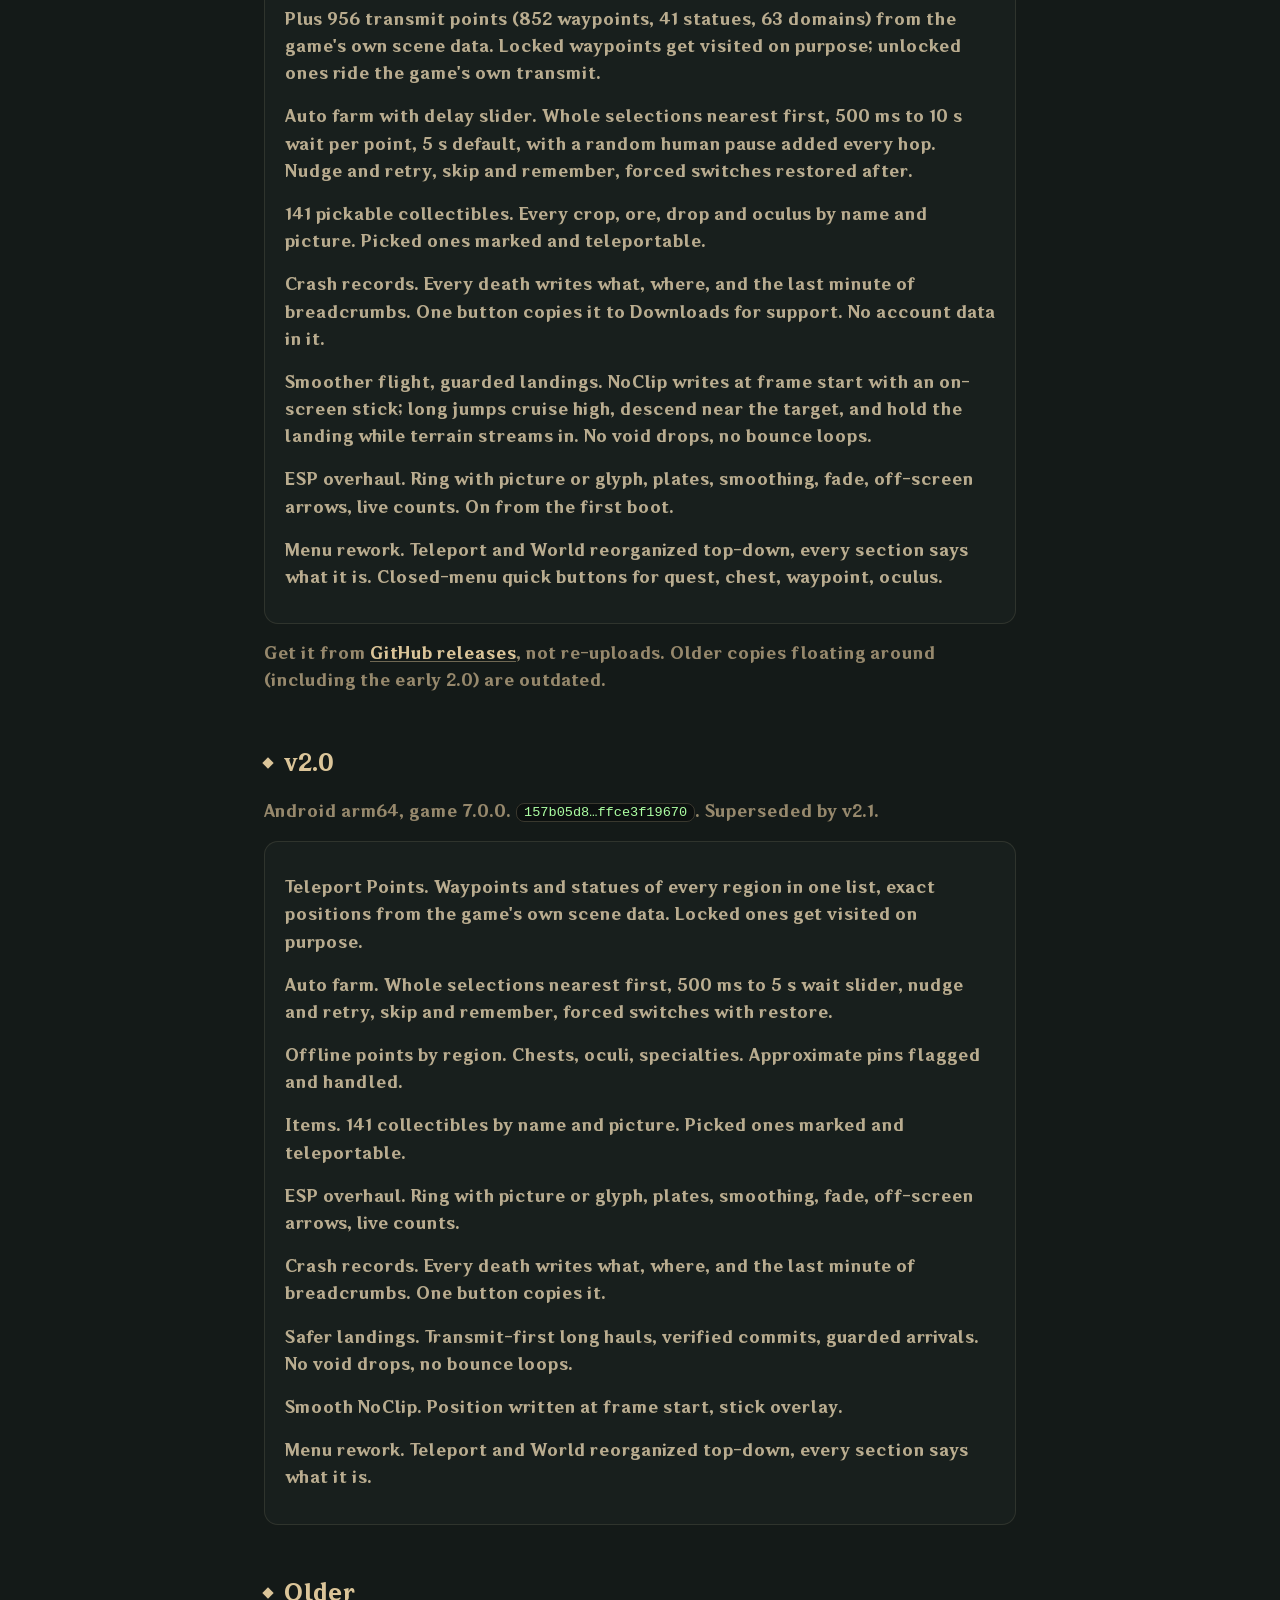
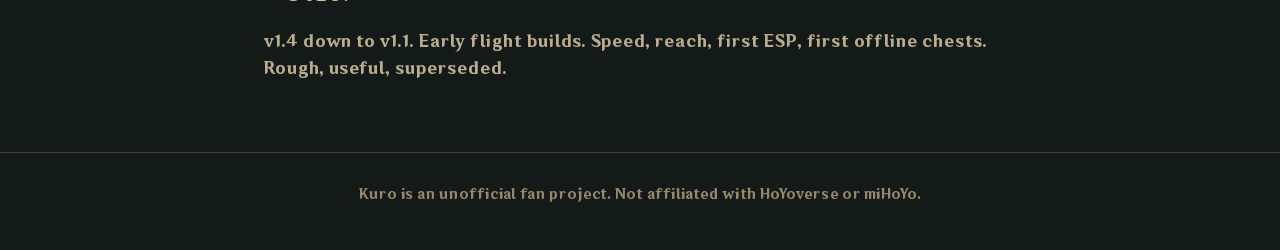
==== commit baa6cb73: "v2.4.0 refresh" ====
--- a/docs/changelog.html
+++ b/docs/changelog.html
@@ -17,7 +17,7 @@
 <div class="wrap narrow doc">
 
 <h2>v2.4.0</h2>
-<p class="dim">Android arm64, game 7.1.0. <code>d751042e…6b2d101a0</code></p>
+<p class="dim">Android arm64, game 7.1.0. <code>6c162d08…545b2f92</code></p>
 <ul>
 <li>Housekeeping release, no feature changes: internal cleanup and a new launcher icon.</li>
 <li>Settings and resources carry over untouched.</li>
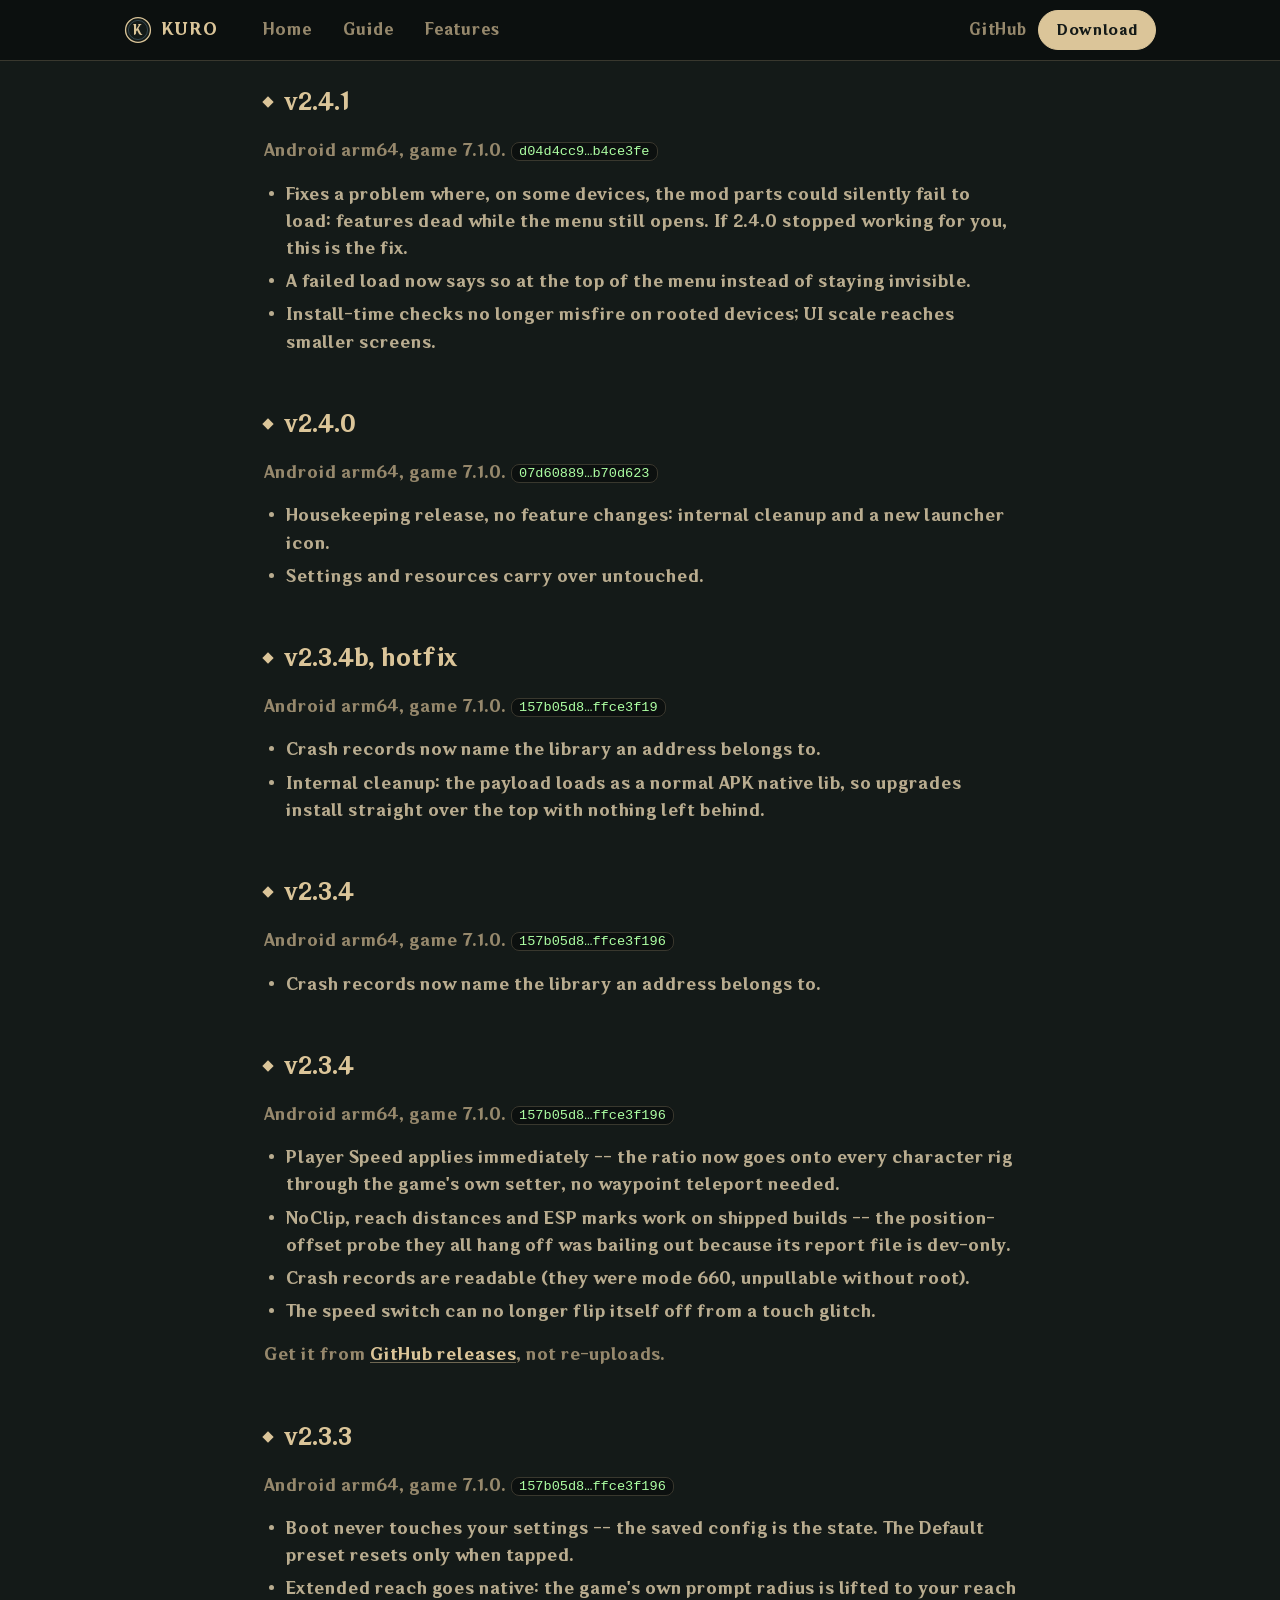
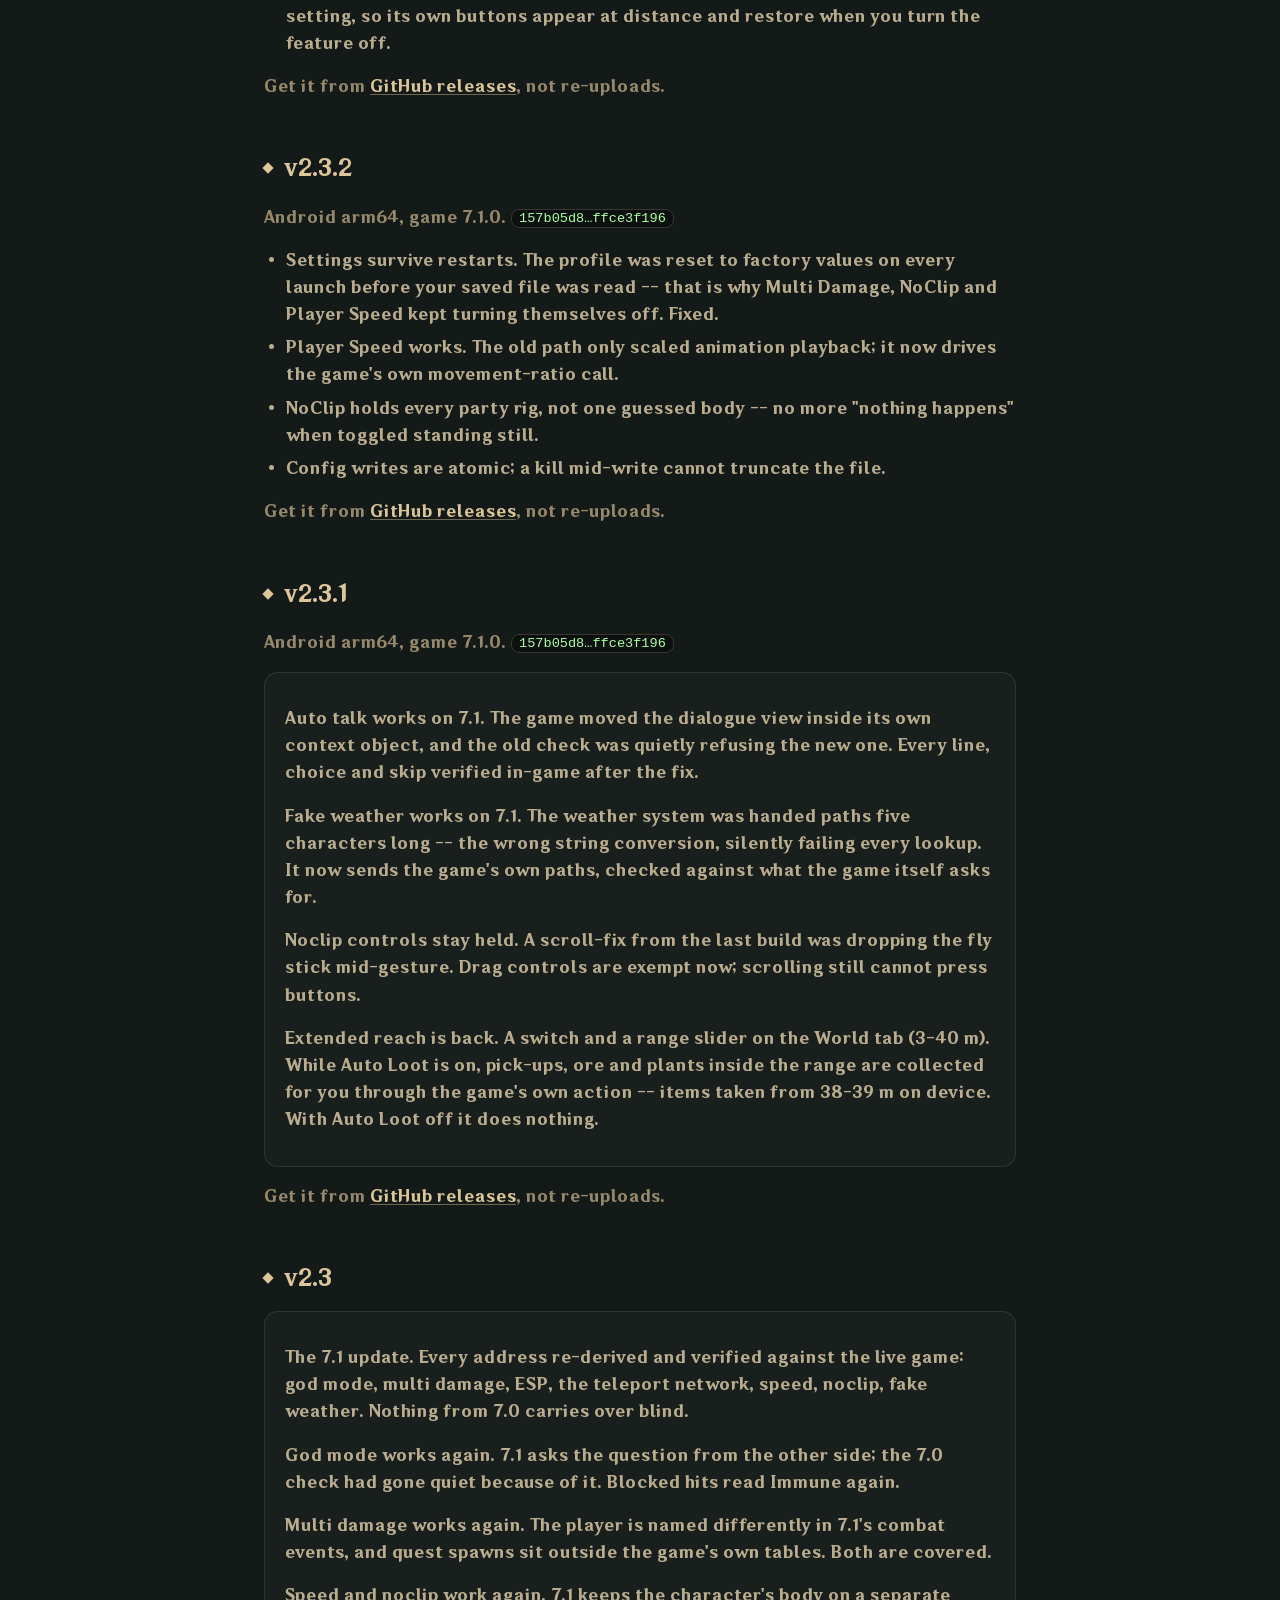
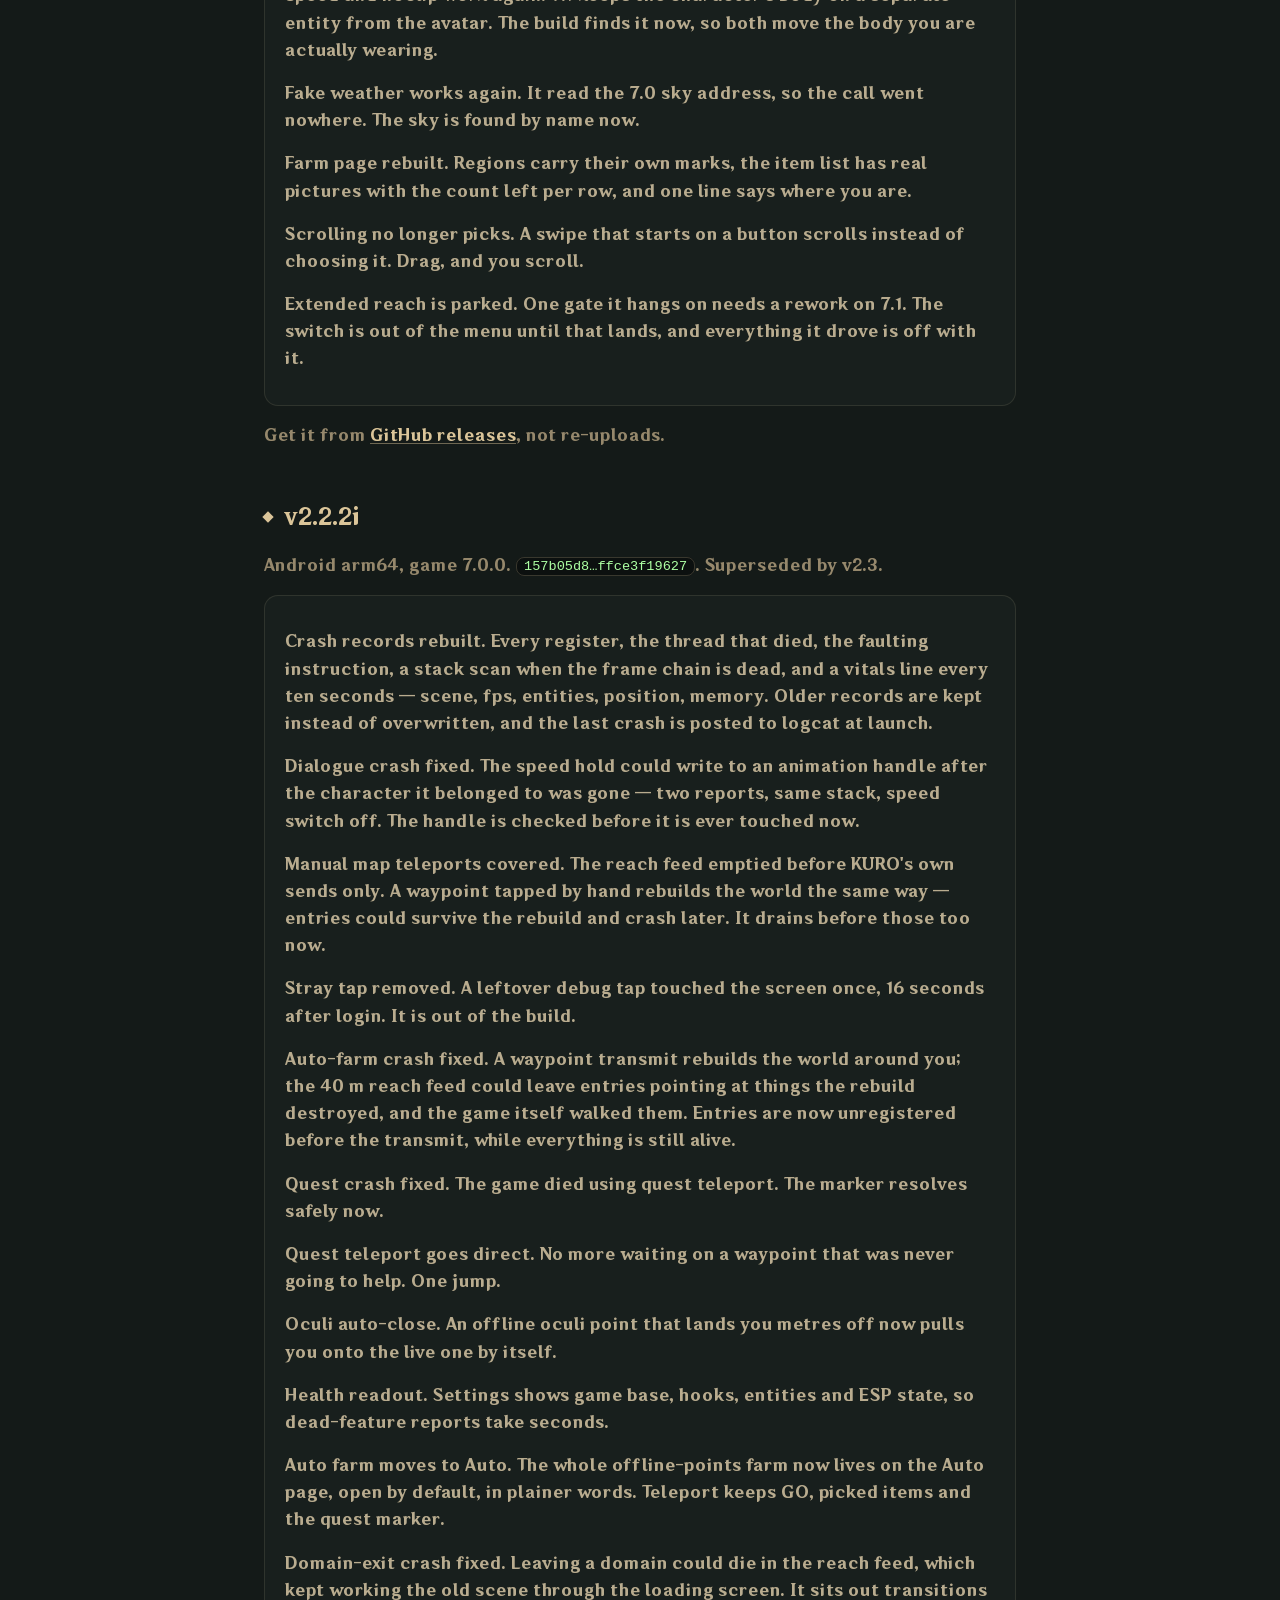
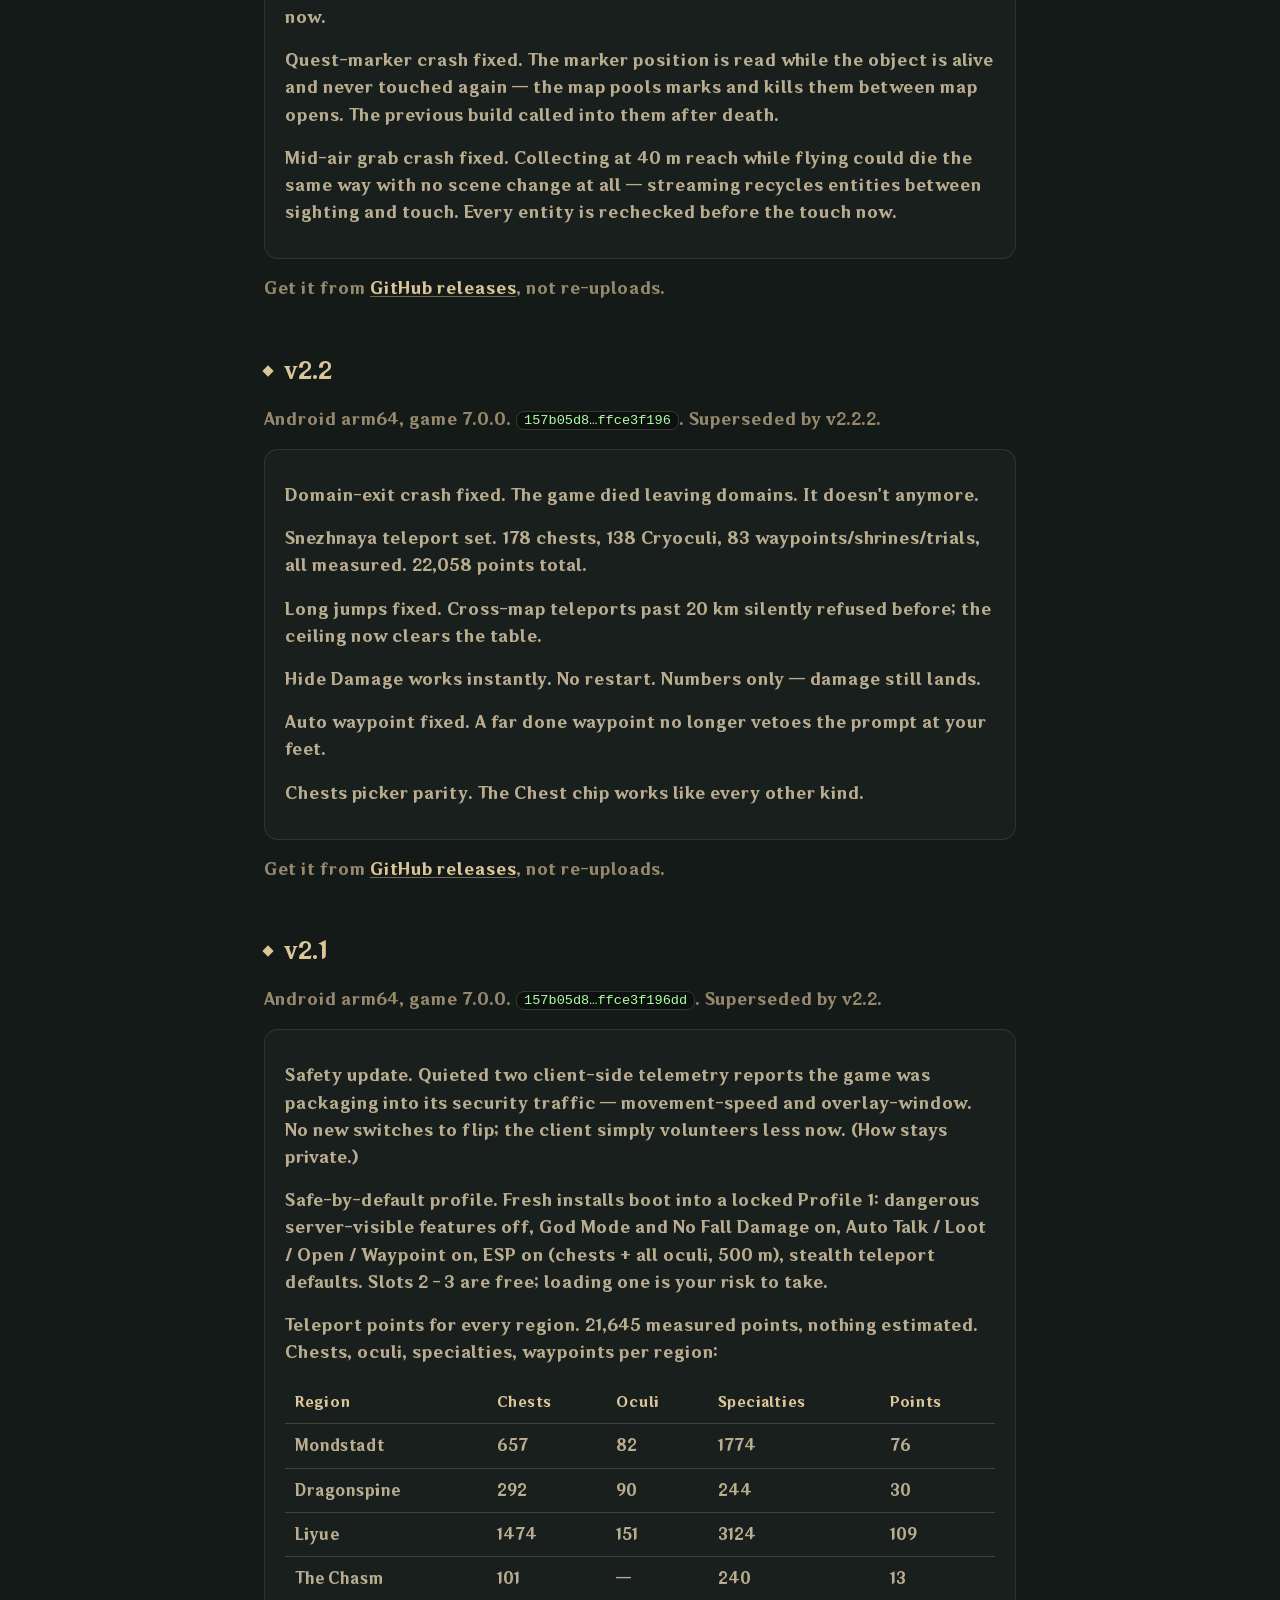
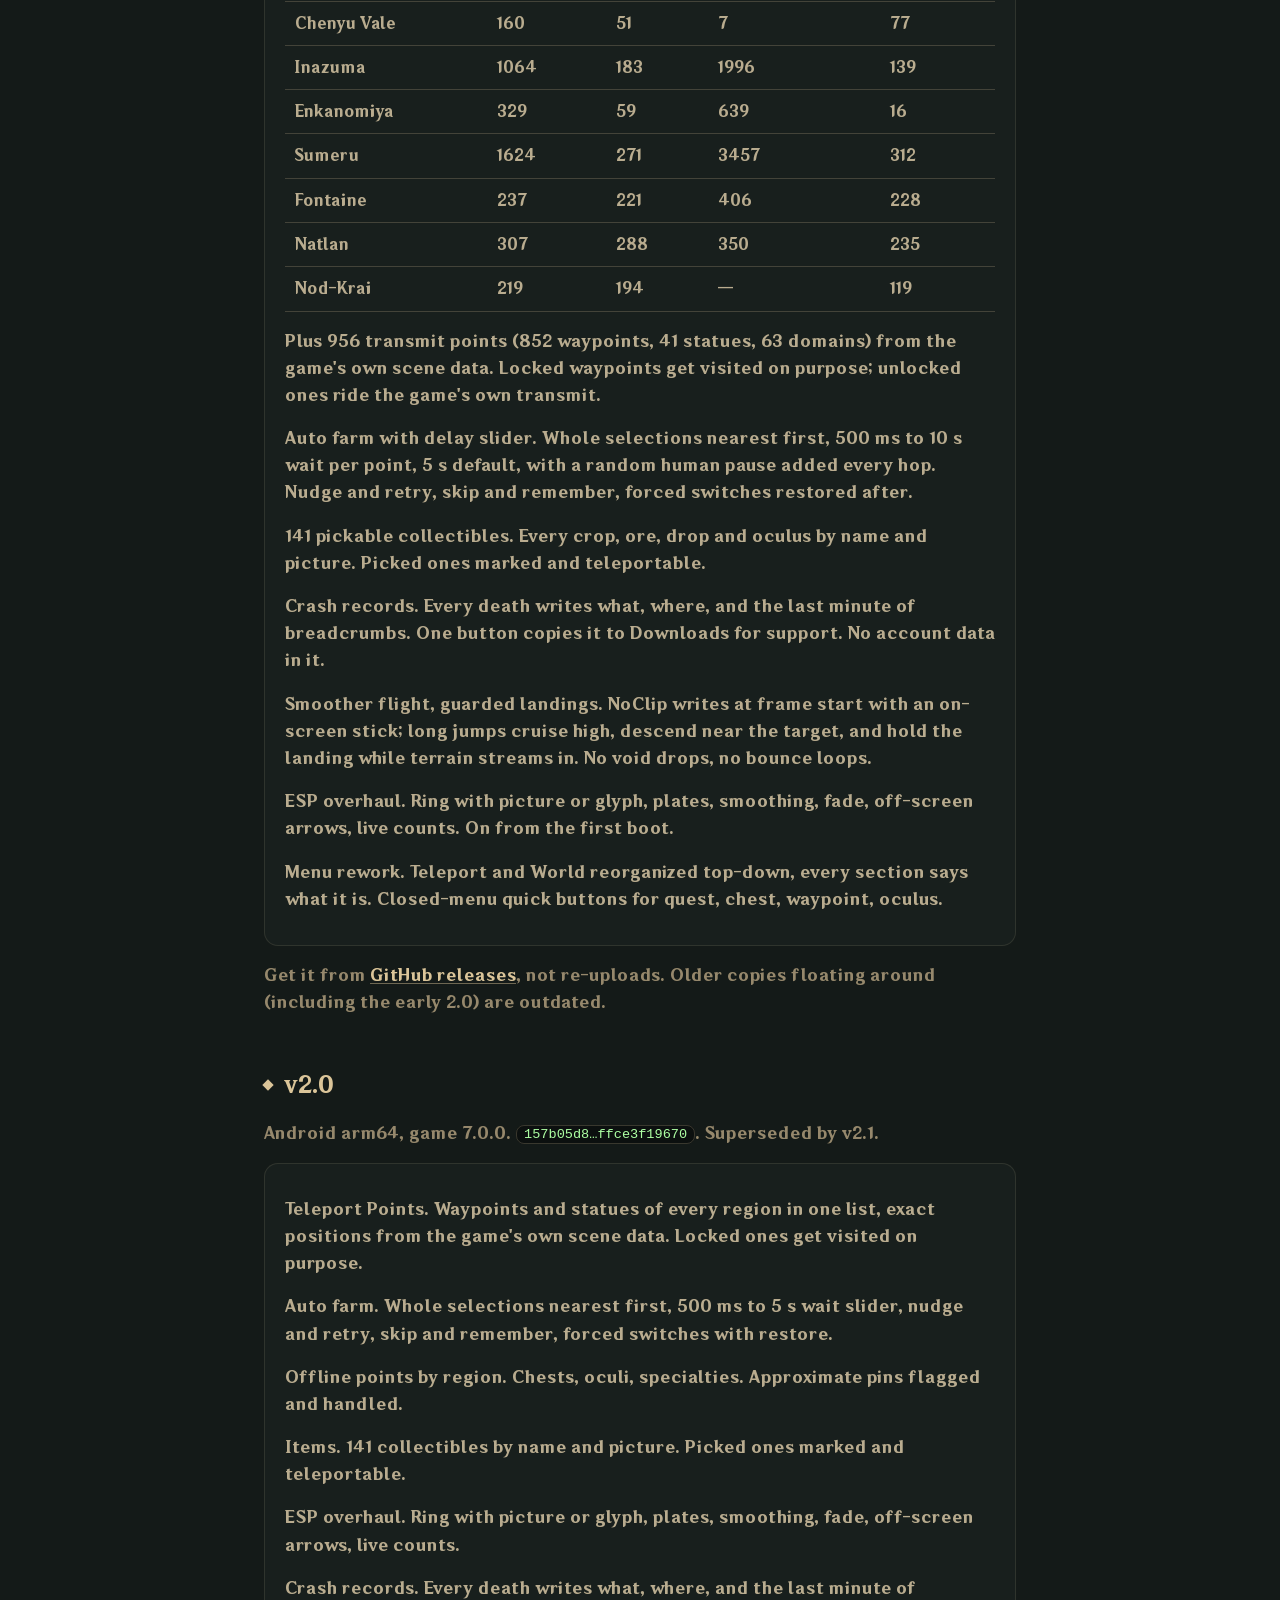
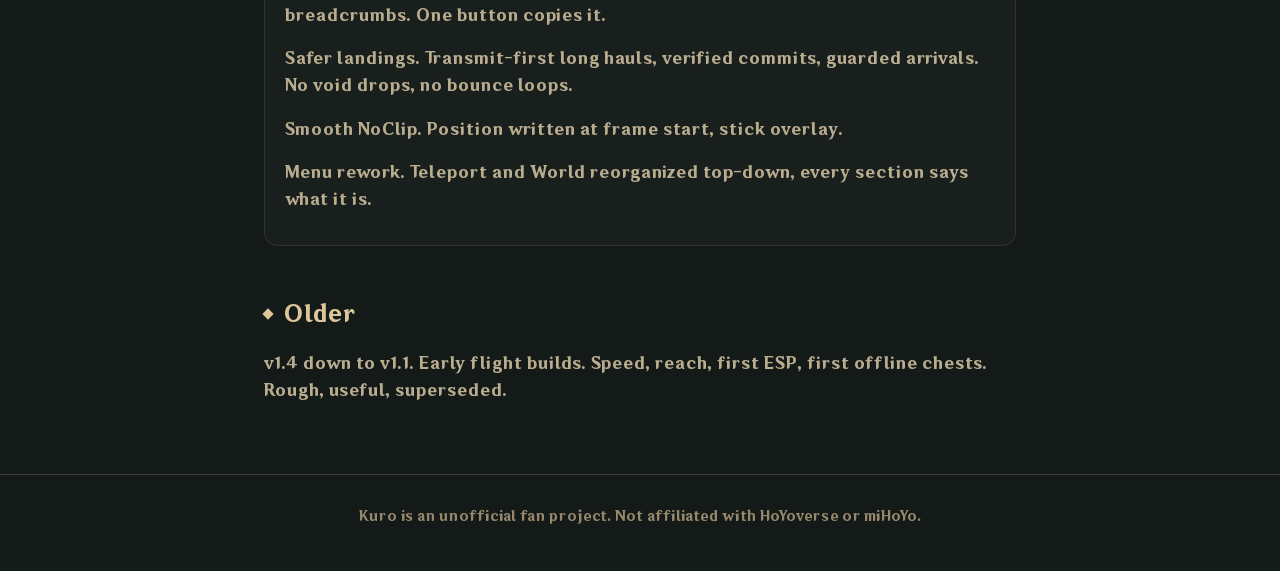
==== commit 7b972739: "v2.4.1" ====
--- a/docs/changelog.html
+++ b/docs/changelog.html
@@ -11,13 +11,20 @@
 <div class="topbar"><div class="wrap">
 <a class="brand" href="index.html"><svg viewBox="0 0 54 54"><circle cx="27" cy="27" r="24" fill="#141a18" stroke="#dbc599" stroke-width="2.5"/><circle cx="27" cy="27" r="18.5" fill="none" stroke="#557283" stroke-width="1"/><text x="27" y="28.5" text-anchor="middle" dominant-baseline="central" font-family="HYWenHei,'Hiragino Sans GB',sans-serif" font-size="24" font-weight="800" fill="#dbc599">K</text></svg>KURO</a>
 <nav class="navlinks"><a href="index.html">Home</a><a href="guide.html">Guide</a><a href="features.html">Features</a></nav>
-<span class="topright"><a class="gh" href="https://github.com/4firas/Kuro-GI">GitHub</a><a class="btn small primary" href="https://github.com/4firas/Kuro-GI/releases/tag/v2.4.0">Download</a></span>
+<span class="topright"><a class="gh" href="https://github.com/4firas/Kuro-GI">GitHub</a><a class="btn small primary" href="https://github.com/4firas/Kuro-GI/releases/tag/v2.4.1">Download</a></span>
 </div></div>
 
 <div class="wrap narrow doc">
 
+<h2>v2.4.1</h2>
+<p class="dim">Android arm64, game 7.1.0. <code>d04d4cc9…b4ce3fe</code></p>
+<ul>
+<li>Fixes a problem where, on some devices, the mod parts could silently fail to load: features dead while the menu still opens. If 2.4.0 stopped working for you, this is the fix.</li>
+<li>A failed load now says so at the top of the menu instead of staying invisible.</li>
+<li>Install-time checks no longer misfire on rooted devices; UI scale reaches smaller screens.</li>
+</ul>
 <h2>v2.4.0</h2>
-<p class="dim">Android arm64, game 7.1.0. <code>6c162d08…545b2f92</code></p>
+<p class="dim">Android arm64, game 7.1.0. <code>07d60889…b70d623</code></p>
 <ul>
 <li>Housekeeping release, no feature changes: internal cleanup and a new launcher icon.</li>
 <li>Settings and resources carry over untouched.</li>
@@ -41,14 +48,14 @@
 <li><b>Crash records are readable</b> (they were mode 660, unpullable without root).</li>
 <li>The speed switch can no longer flip itself off from a touch glitch.</li>
 </ul>
-<p class="dim">Get it from <a href="https://github.com/4firas/Kuro-GI/releases/tag/v2.4.0">GitHub releases</a>, not re-uploads.</p>
+<p class="dim">Get it from <a href="https://github.com/4firas/Kuro-GI/releases/tag/v2.4.1">GitHub releases</a>, not re-uploads.</p>
 <h2>v2.3.3</h2>
 <p class="dim">Android arm64, game 7.1.0. <code>157b05d8…ffce3f196</code></p>
 <ul>
 <li><b>Boot never touches your settings</b> -- the saved config is the state. The Default preset resets only when tapped.</li>
 <li><b>Extended reach goes native:</b> the game's own prompt radius is lifted to your reach setting, so its own buttons appear at distance and restore when you turn the feature off.</li>
 </ul>
-<p class="dim">Get it from <a href="https://github.com/4firas/Kuro-GI/releases/tag/v2.4.0">GitHub releases</a>, not re-uploads.</p>
+<p class="dim">Get it from <a href="https://github.com/4firas/Kuro-GI/releases/tag/v2.4.1">GitHub releases</a>, not re-uploads.</p>
 <h2>v2.3.2</h2>
 <p class="dim">Android arm64, game 7.1.0. <code>157b05d8…ffce3f196</code></p>
 <ul>
@@ -57,7 +64,7 @@
 <li><b>NoClip holds every party rig</b>, not one guessed body -- no more "nothing happens" when toggled standing still.</li>
 <li>Config writes are atomic; a kill mid-write cannot truncate the file.</li>
 </ul>
-<p class="dim">Get it from <a href="https://github.com/4firas/Kuro-GI/releases/tag/v2.4.0">GitHub releases</a>, not re-uploads.</p>
+<p class="dim">Get it from <a href="https://github.com/4firas/Kuro-GI/releases/tag/v2.4.1">GitHub releases</a>, not re-uploads.</p>
 <h2>v2.3.1</h2>
 <p class="dim">Android arm64, game 7.1.0. <code>157b05d8…ffce3f196</code></p>
 <div class="card">
@@ -66,7 +73,7 @@
 <p><b>Noclip controls stay held.</b> A scroll-fix from the last build was dropping the fly stick mid-gesture. Drag controls are exempt now; scrolling still cannot press buttons.</p>
 <p><b>Extended reach is back.</b> A switch and a range slider on the World tab (3-40 m). While Auto Loot is on, pick-ups, ore and plants inside the range are collected for you through the game's own action -- items taken from 38-39 m on device. With Auto Loot off it does nothing.</p>
 </div>
-<p class="dim">Get it from <a href="https://github.com/4firas/Kuro-GI/releases/tag/v2.4.0">GitHub releases</a>, not re-uploads.</p>
+<p class="dim">Get it from <a href="https://github.com/4firas/Kuro-GI/releases/tag/v2.4.1">GitHub releases</a>, not re-uploads.</p>
 
 <h2>v2.3</h2>
 <div class="card">
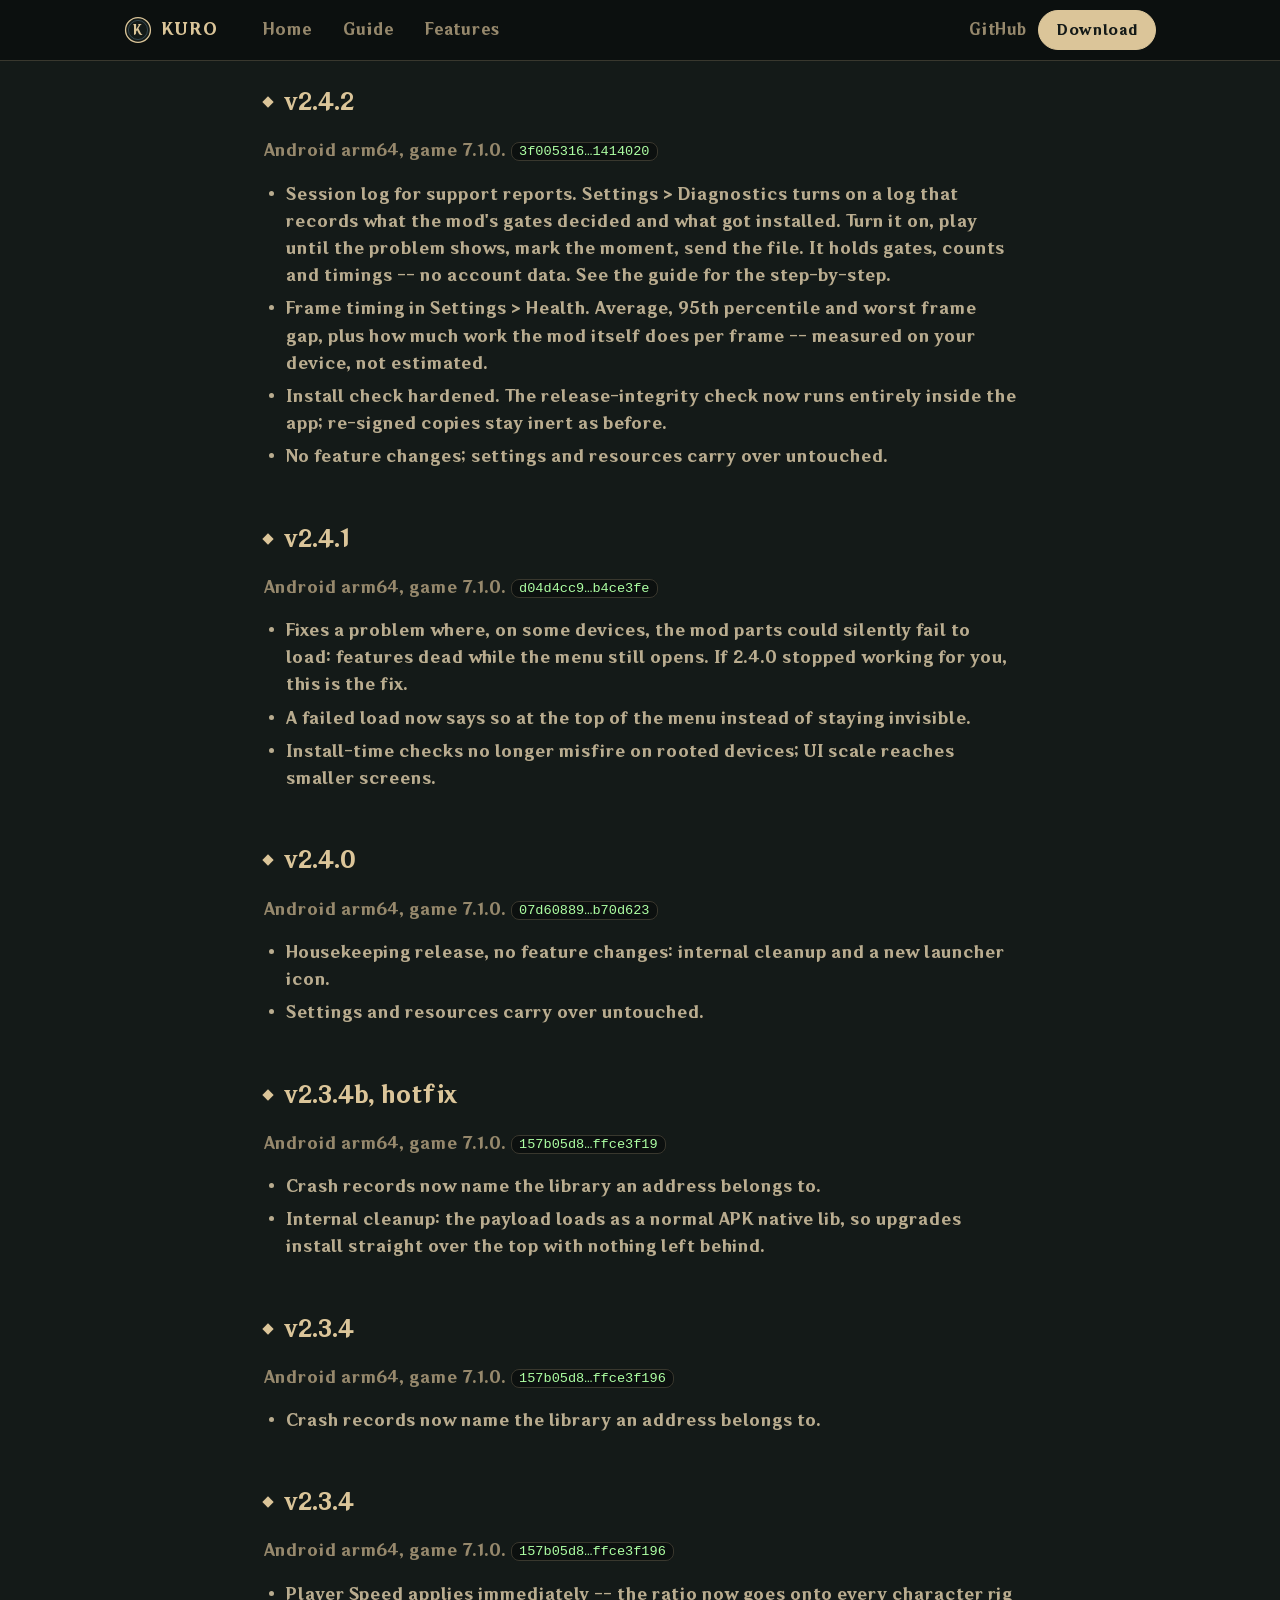
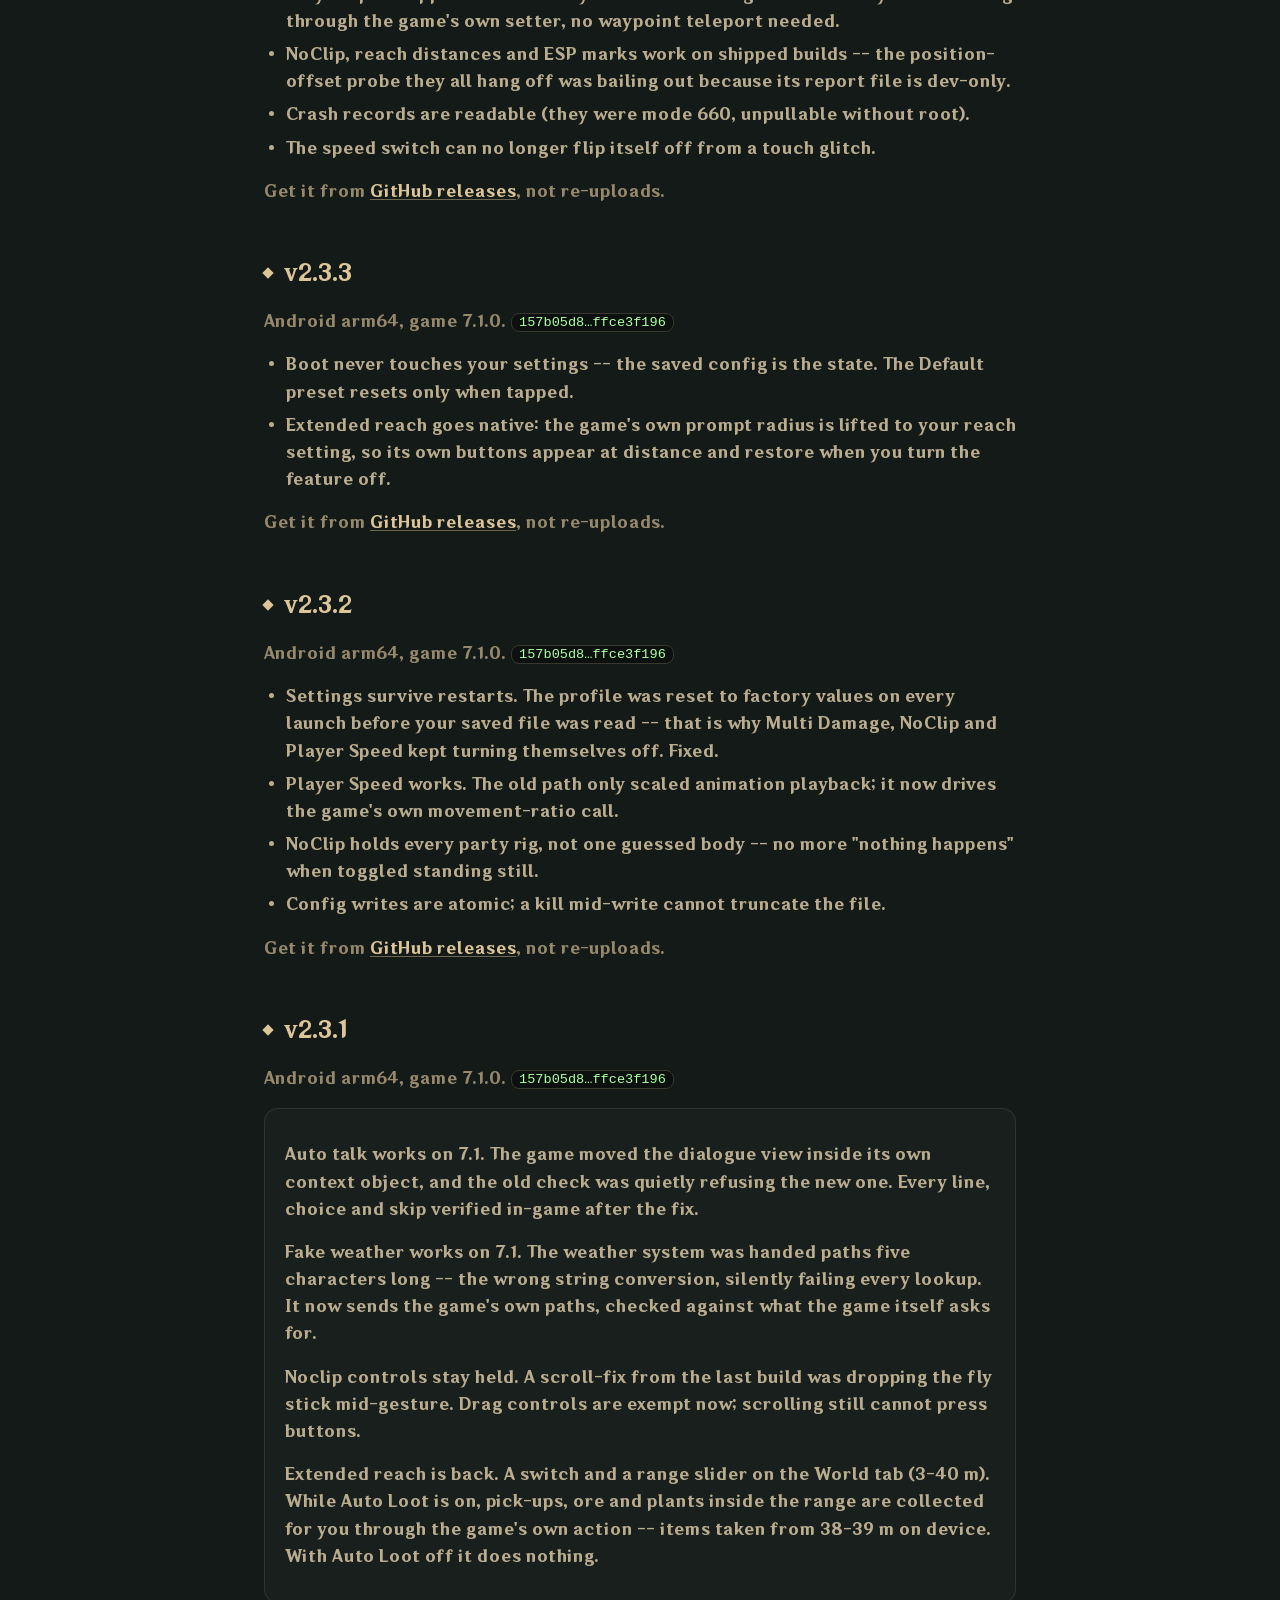
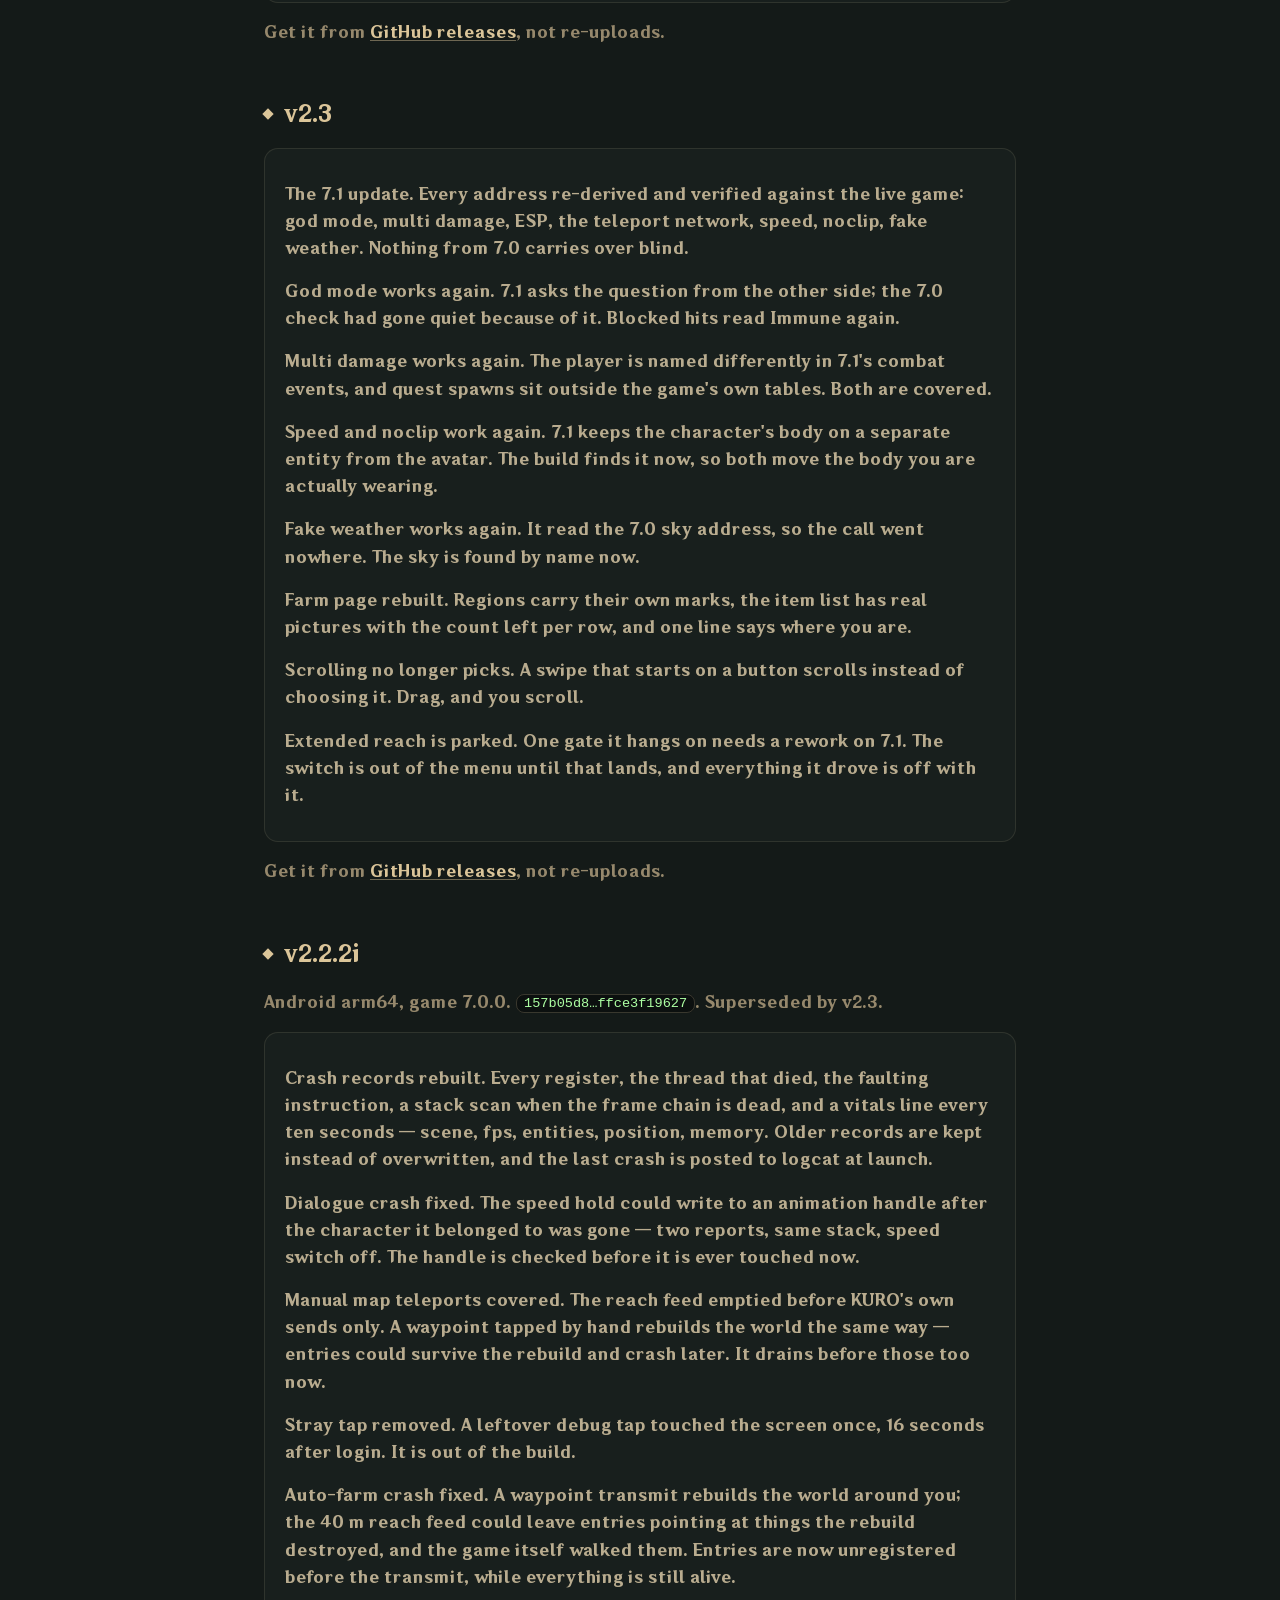
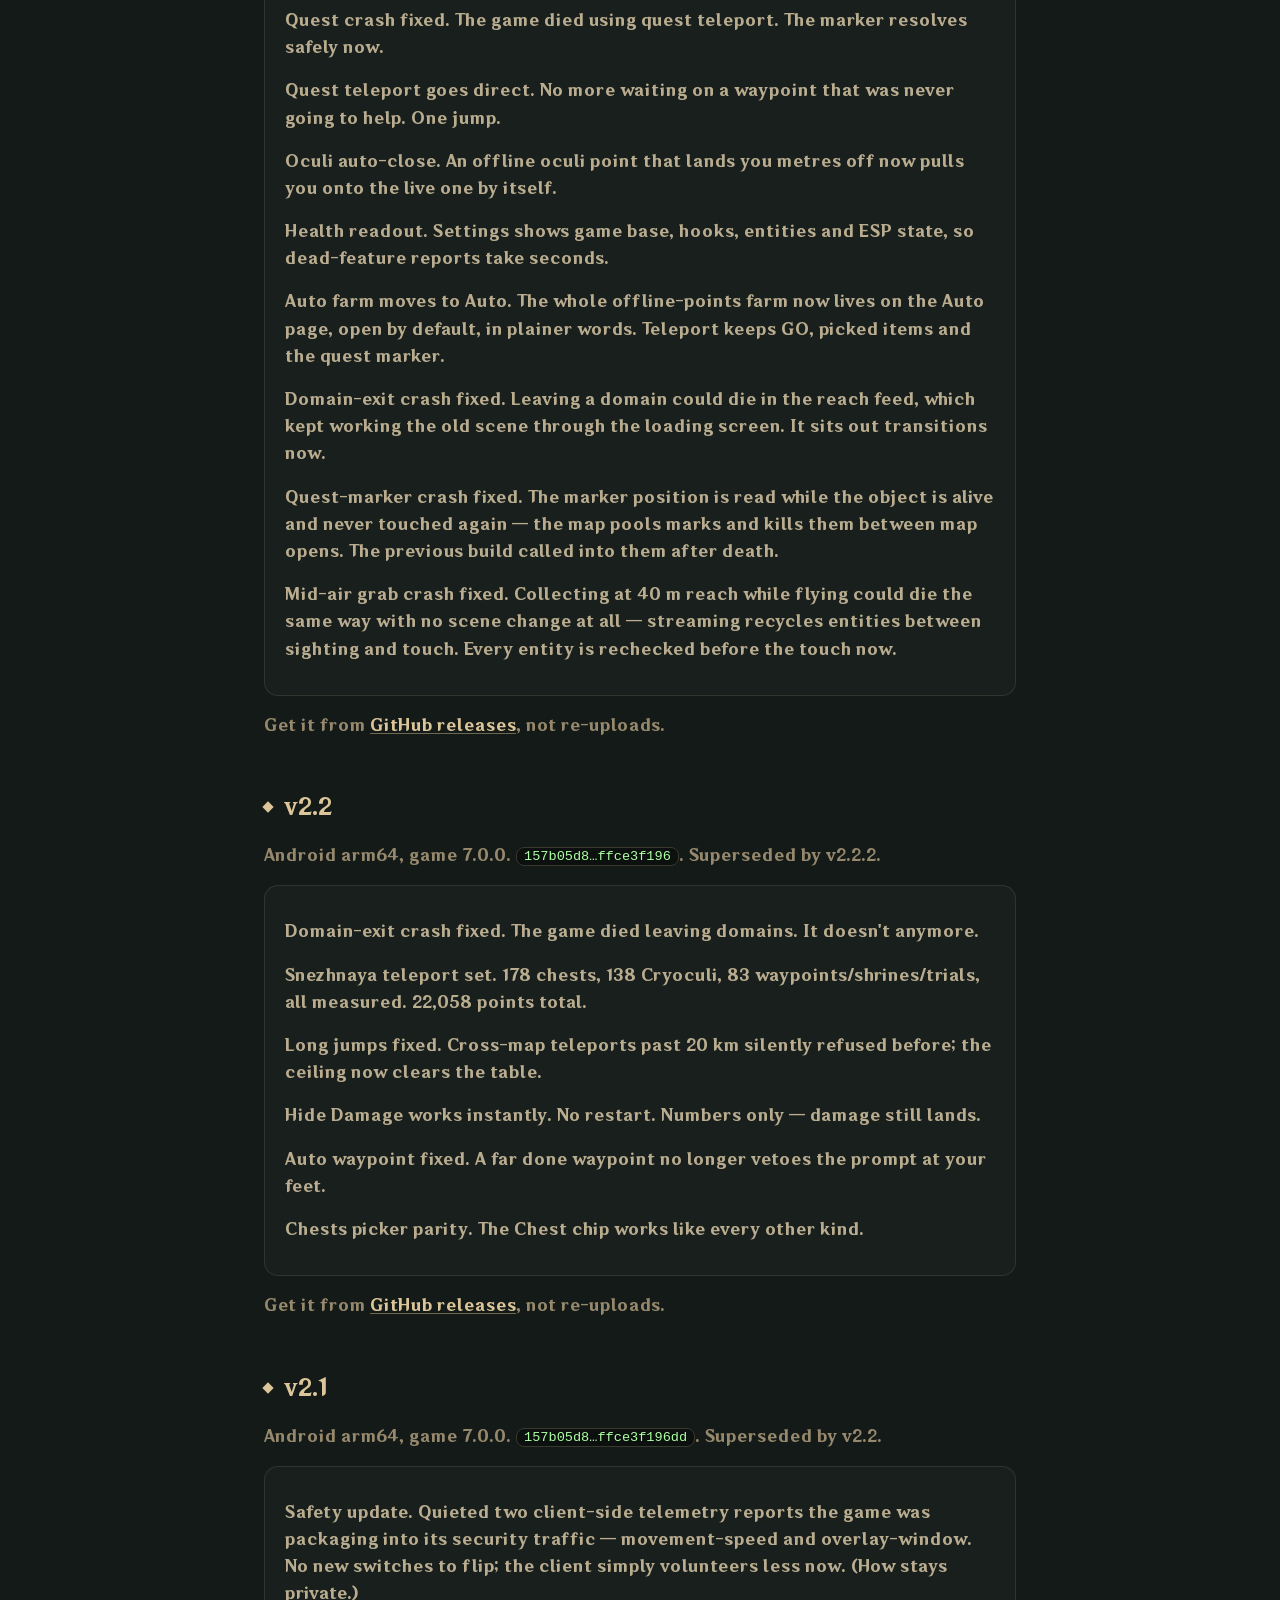
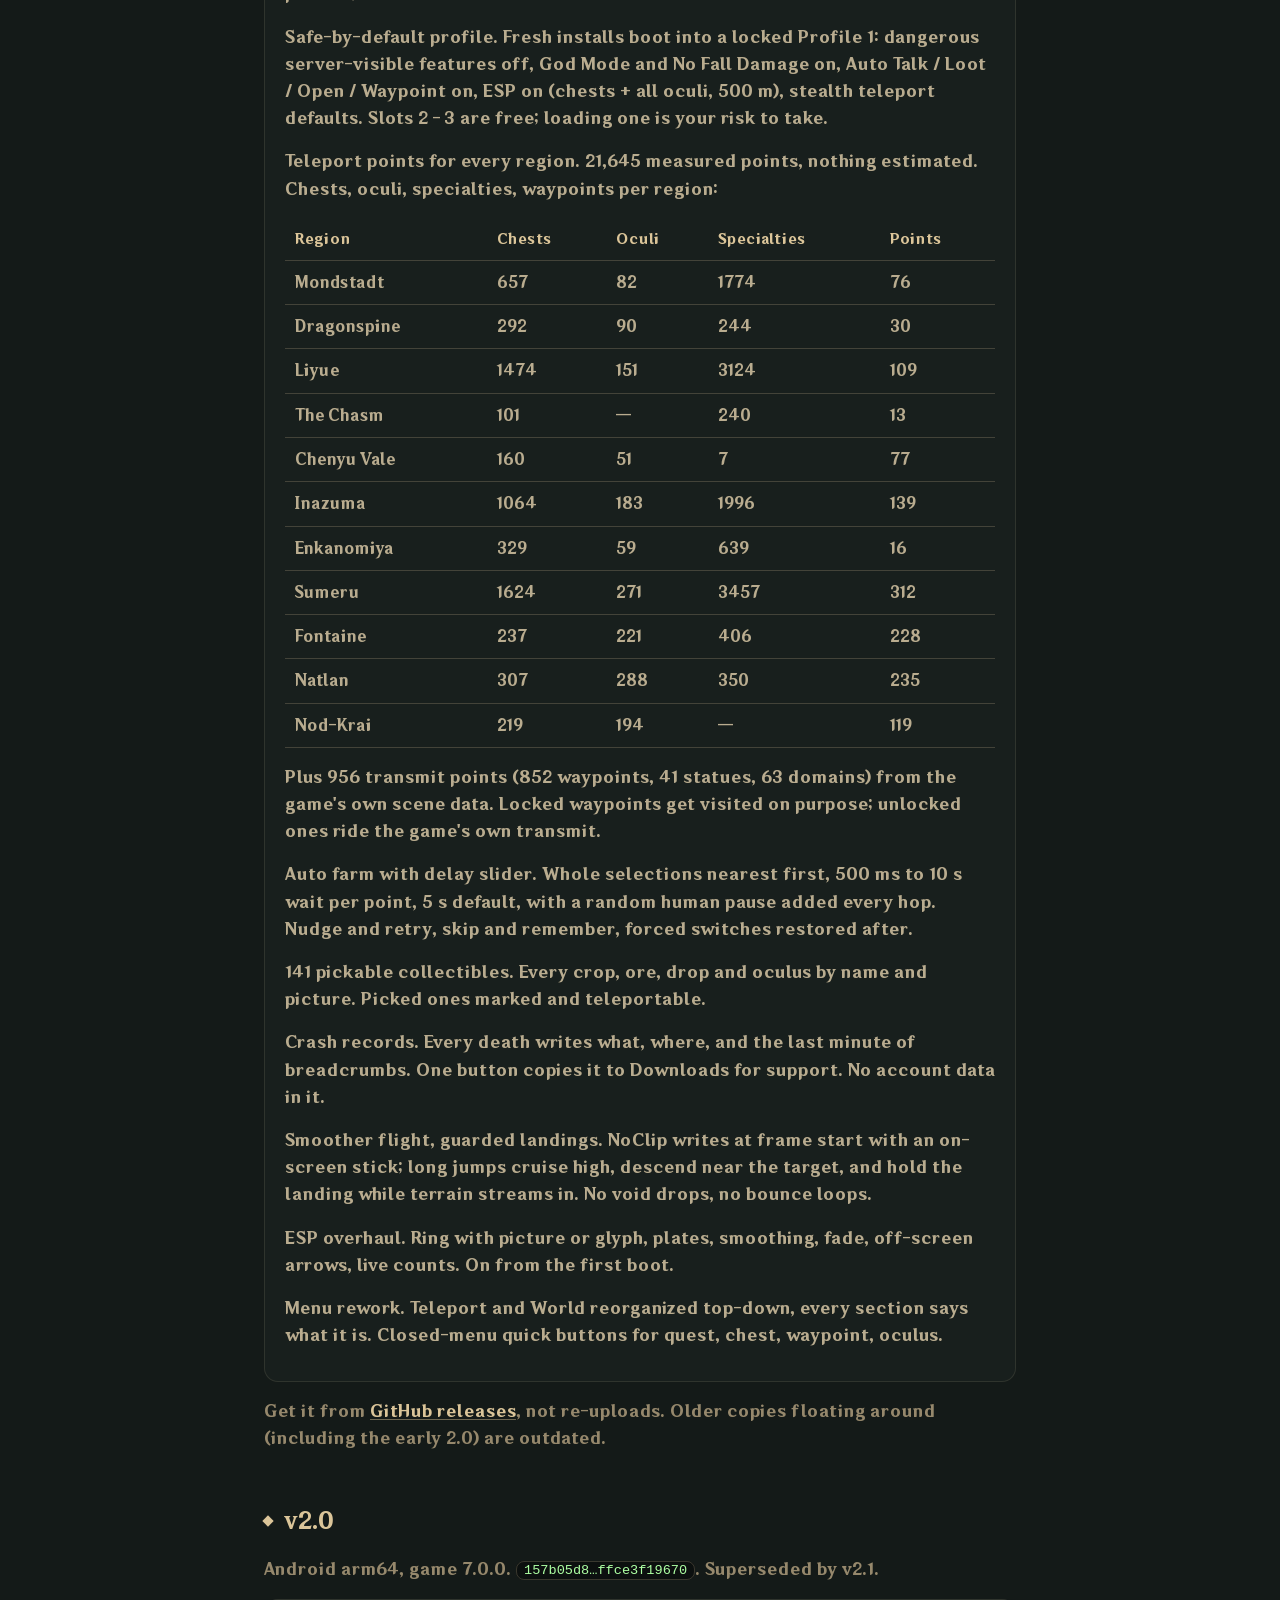
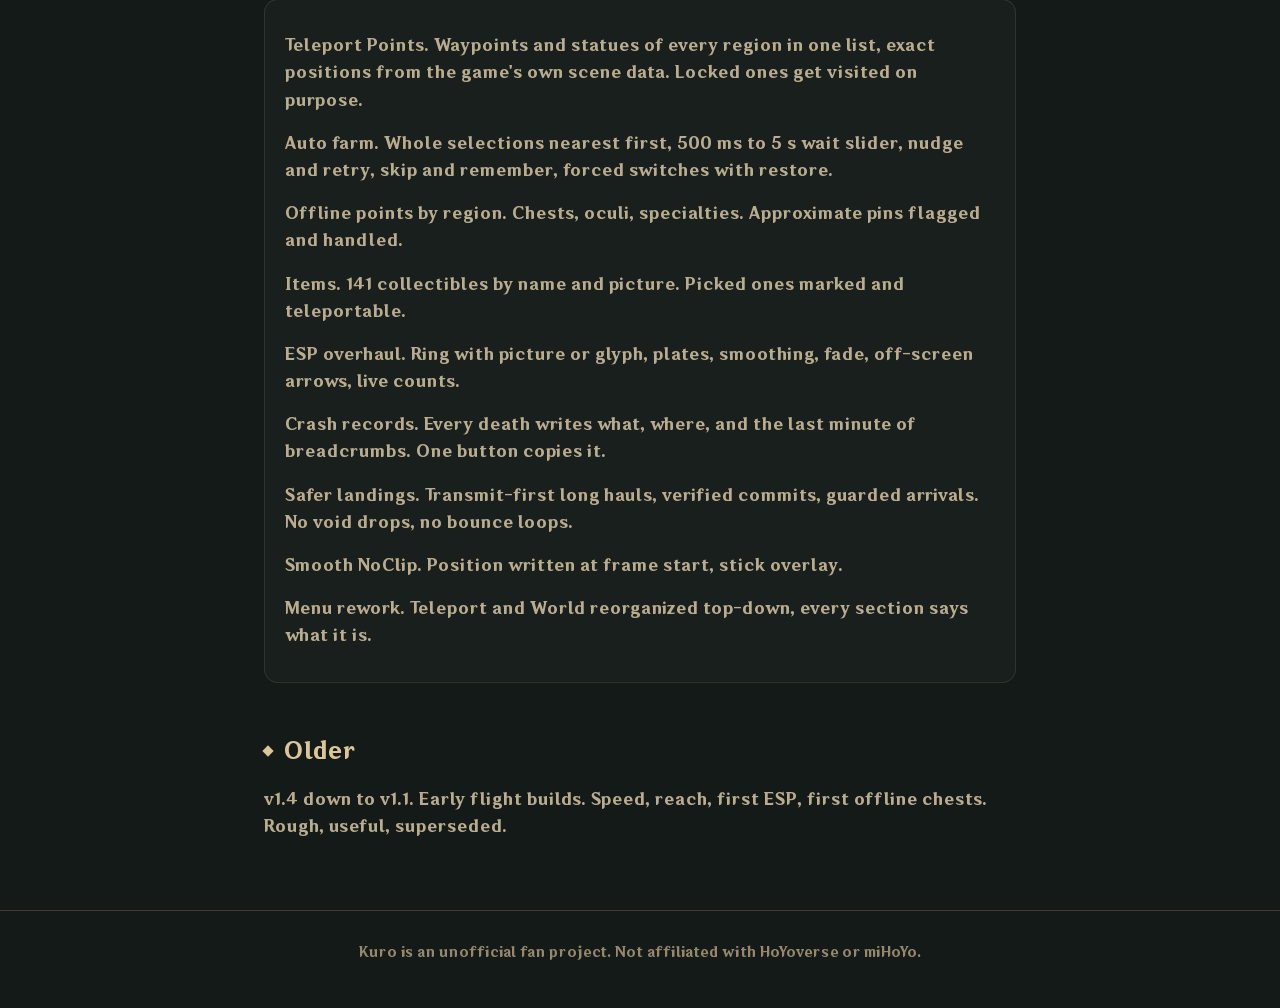
==== commit 3dd297b8: "Site: v2.4.2 live" ====
--- a/docs/changelog.html
+++ b/docs/changelog.html
@@ -11,10 +11,19 @@
 <div class="topbar"><div class="wrap">
 <a class="brand" href="index.html"><svg viewBox="0 0 54 54"><circle cx="27" cy="27" r="24" fill="#141a18" stroke="#dbc599" stroke-width="2.5"/><circle cx="27" cy="27" r="18.5" fill="none" stroke="#557283" stroke-width="1"/><text x="27" y="28.5" text-anchor="middle" dominant-baseline="central" font-family="HYWenHei,'Hiragino Sans GB',sans-serif" font-size="24" font-weight="800" fill="#dbc599">K</text></svg>KURO</a>
 <nav class="navlinks"><a href="index.html">Home</a><a href="guide.html">Guide</a><a href="features.html">Features</a></nav>
-<span class="topright"><a class="gh" href="https://github.com/4firas/Kuro-GI">GitHub</a><a class="btn small primary" href="https://github.com/4firas/Kuro-GI/releases/tag/v2.4.1">Download</a></span>
+<span class="topright"><a class="gh" href="https://github.com/4firas/Kuro-GI">GitHub</a><a class="btn small primary" href="https://github.com/4firas/Kuro-GI/releases/tag/v2.4.2">Download</a></span>
 </div></div>
 
 <div class="wrap narrow doc">
+
+<h2>v2.4.2</h2>
+<p class="dim">Android arm64, game 7.1.0. <code>3f005316…1414020</code></p>
+<ul>
+<li><b>Session log for support reports.</b> Settings > Diagnostics turns on a log that records what the mod's gates decided and what got installed. Turn it on, play until the problem shows, mark the moment, send the file. It holds gates, counts and timings -- no account data. See the guide for the step-by-step.</li>
+<li><b>Frame timing in Settings > Health.</b> Average, 95th percentile and worst frame gap, plus how much work the mod itself does per frame -- measured on your device, not estimated.</li>
+<li><b>Install check hardened.</b> The release-integrity check now runs entirely inside the app; re-signed copies stay inert as before.</li>
+<li>No feature changes; settings and resources carry over untouched.</li>
+</ul>
 
 <h2>v2.4.1</h2>
 <p class="dim">Android arm64, game 7.1.0. <code>d04d4cc9…b4ce3fe</code></p>
@@ -48,14 +57,14 @@
 <li><b>Crash records are readable</b> (they were mode 660, unpullable without root).</li>
 <li>The speed switch can no longer flip itself off from a touch glitch.</li>
 </ul>
-<p class="dim">Get it from <a href="https://github.com/4firas/Kuro-GI/releases/tag/v2.4.1">GitHub releases</a>, not re-uploads.</p>
+<p class="dim">Get it from <a href="https://github.com/4firas/Kuro-GI/releases/tag/v2.4.2">GitHub releases</a>, not re-uploads.</p>
 <h2>v2.3.3</h2>
 <p class="dim">Android arm64, game 7.1.0. <code>157b05d8…ffce3f196</code></p>
 <ul>
 <li><b>Boot never touches your settings</b> -- the saved config is the state. The Default preset resets only when tapped.</li>
 <li><b>Extended reach goes native:</b> the game's own prompt radius is lifted to your reach setting, so its own buttons appear at distance and restore when you turn the feature off.</li>
 </ul>
-<p class="dim">Get it from <a href="https://github.com/4firas/Kuro-GI/releases/tag/v2.4.1">GitHub releases</a>, not re-uploads.</p>
+<p class="dim">Get it from <a href="https://github.com/4firas/Kuro-GI/releases/tag/v2.4.2">GitHub releases</a>, not re-uploads.</p>
 <h2>v2.3.2</h2>
 <p class="dim">Android arm64, game 7.1.0. <code>157b05d8…ffce3f196</code></p>
 <ul>
@@ -64,7 +73,7 @@
 <li><b>NoClip holds every party rig</b>, not one guessed body -- no more "nothing happens" when toggled standing still.</li>
 <li>Config writes are atomic; a kill mid-write cannot truncate the file.</li>
 </ul>
-<p class="dim">Get it from <a href="https://github.com/4firas/Kuro-GI/releases/tag/v2.4.1">GitHub releases</a>, not re-uploads.</p>
+<p class="dim">Get it from <a href="https://github.com/4firas/Kuro-GI/releases/tag/v2.4.2">GitHub releases</a>, not re-uploads.</p>
 <h2>v2.3.1</h2>
 <p class="dim">Android arm64, game 7.1.0. <code>157b05d8…ffce3f196</code></p>
 <div class="card">
@@ -73,7 +82,7 @@
 <p><b>Noclip controls stay held.</b> A scroll-fix from the last build was dropping the fly stick mid-gesture. Drag controls are exempt now; scrolling still cannot press buttons.</p>
 <p><b>Extended reach is back.</b> A switch and a range slider on the World tab (3-40 m). While Auto Loot is on, pick-ups, ore and plants inside the range are collected for you through the game's own action -- items taken from 38-39 m on device. With Auto Loot off it does nothing.</p>
 </div>
-<p class="dim">Get it from <a href="https://github.com/4firas/Kuro-GI/releases/tag/v2.4.1">GitHub releases</a>, not re-uploads.</p>
+<p class="dim">Get it from <a href="https://github.com/4firas/Kuro-GI/releases/tag/v2.4.2">GitHub releases</a>, not re-uploads.</p>
 
 <h2>v2.3</h2>
 <div class="card">
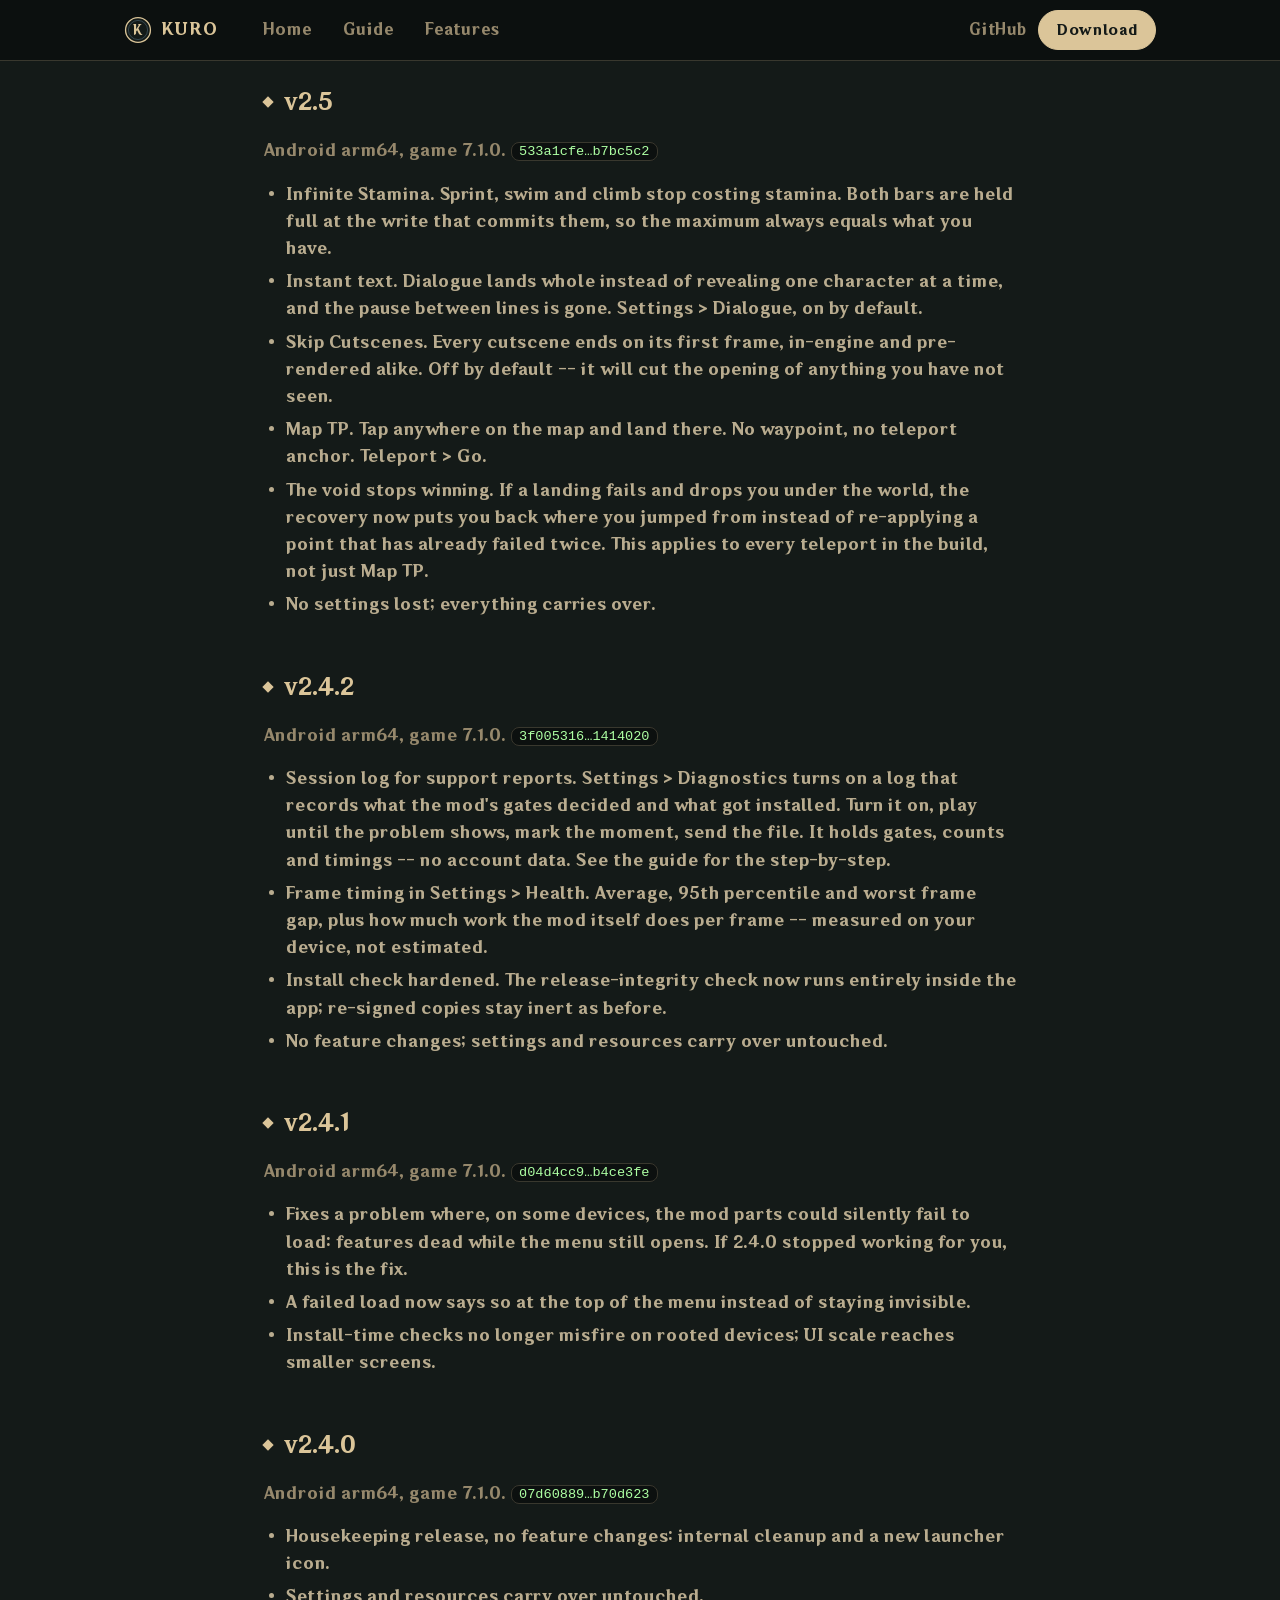
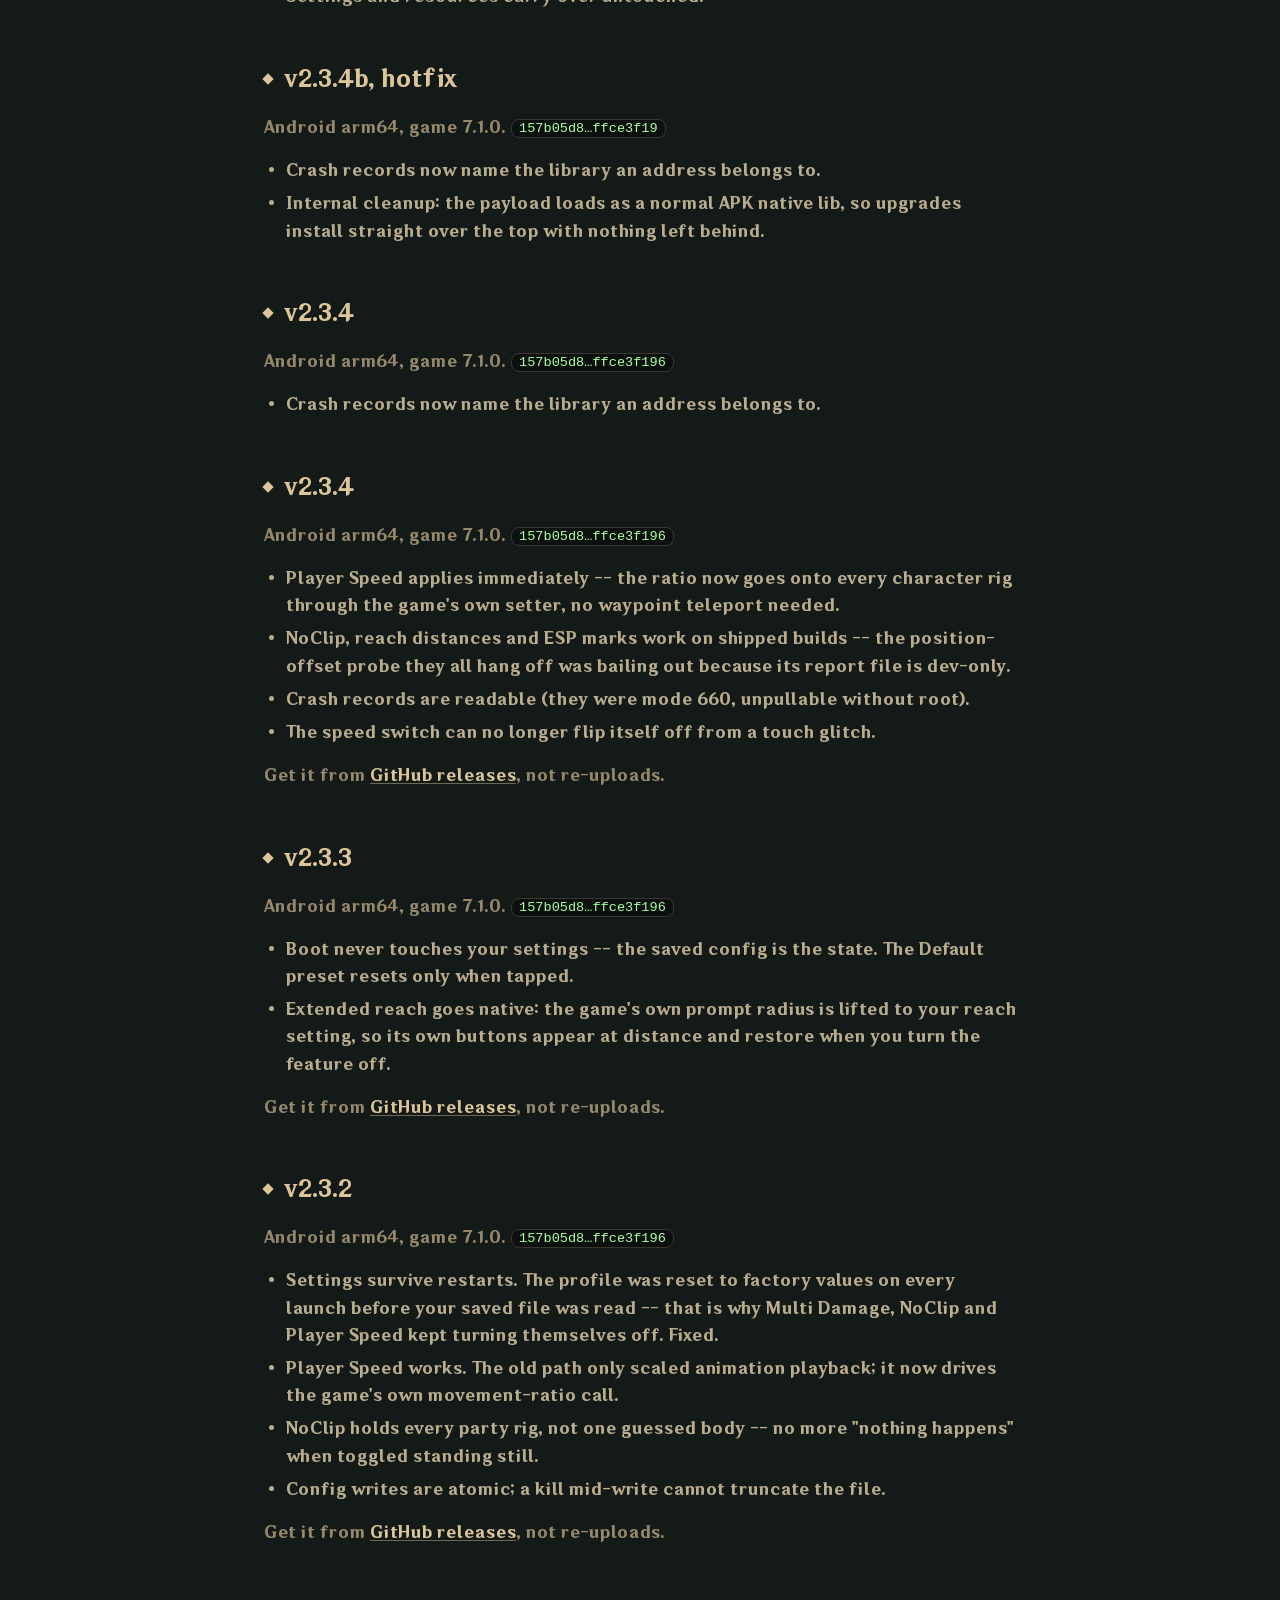
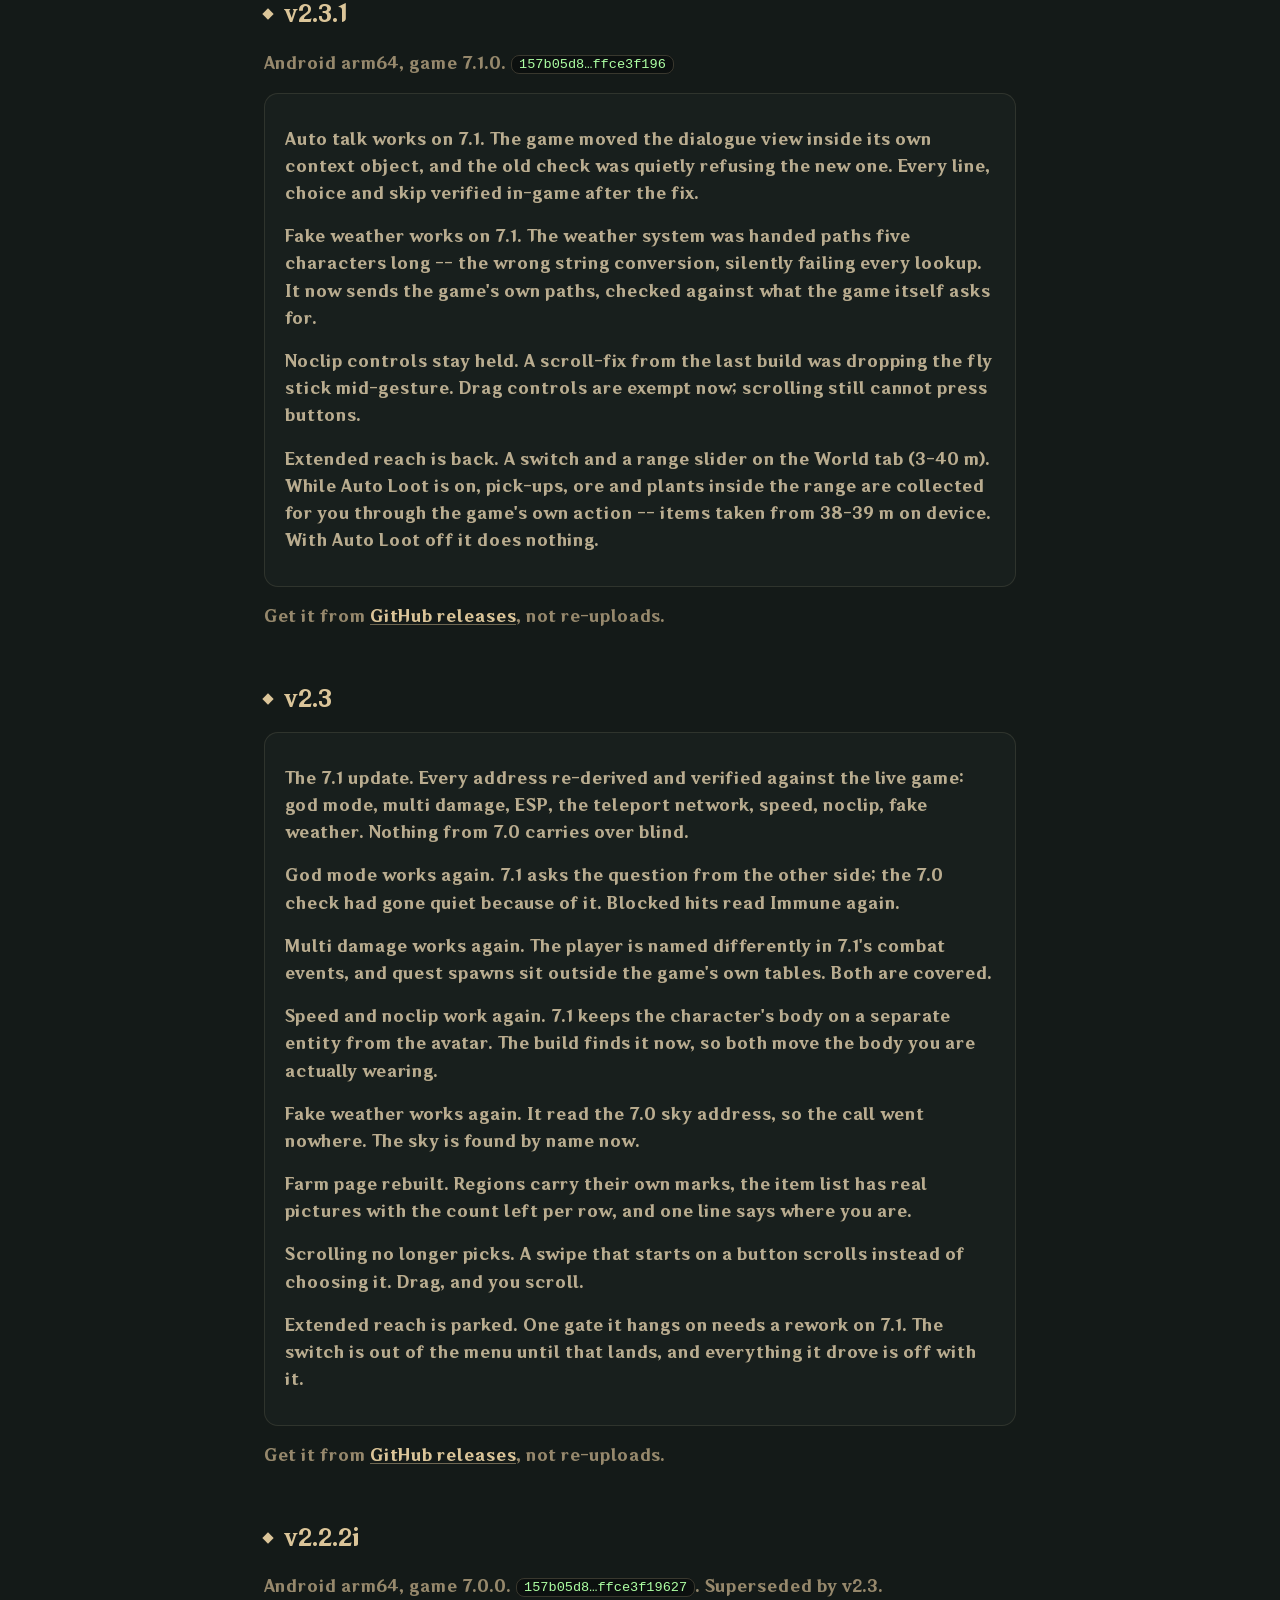
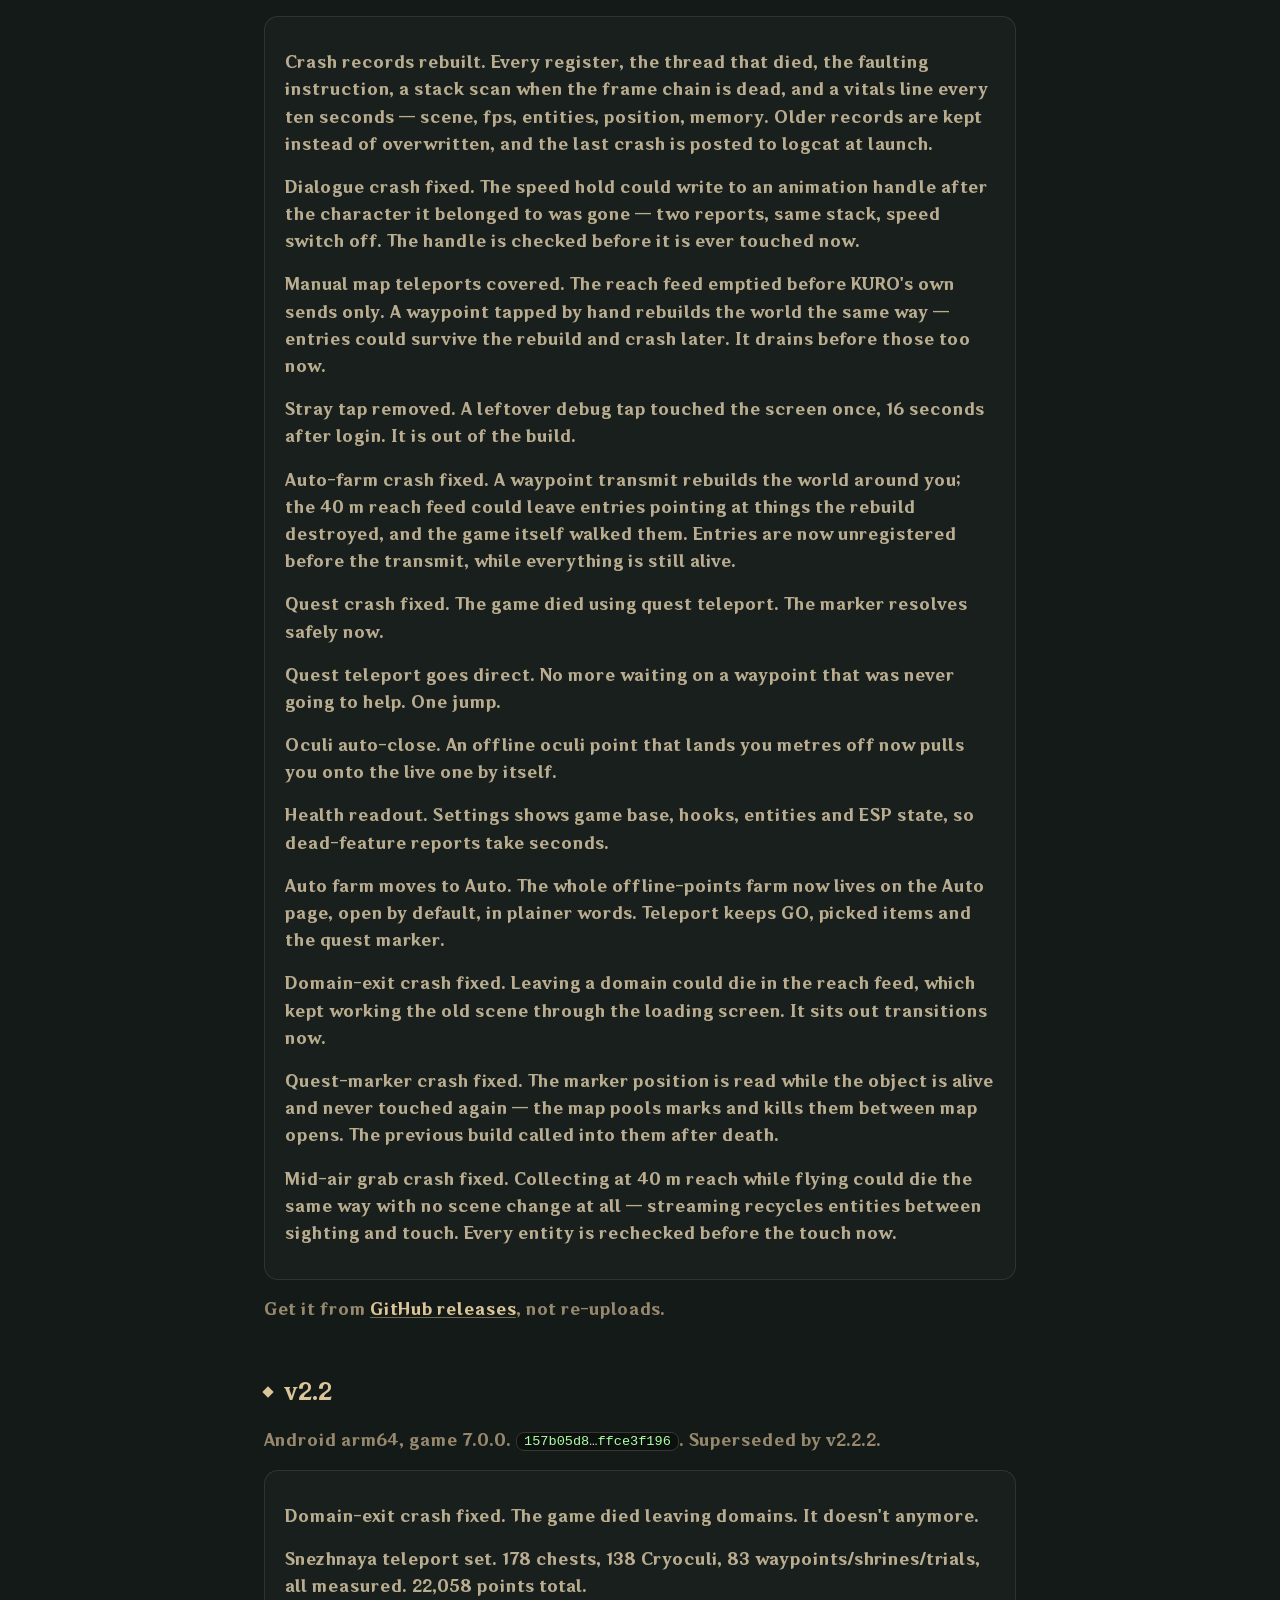
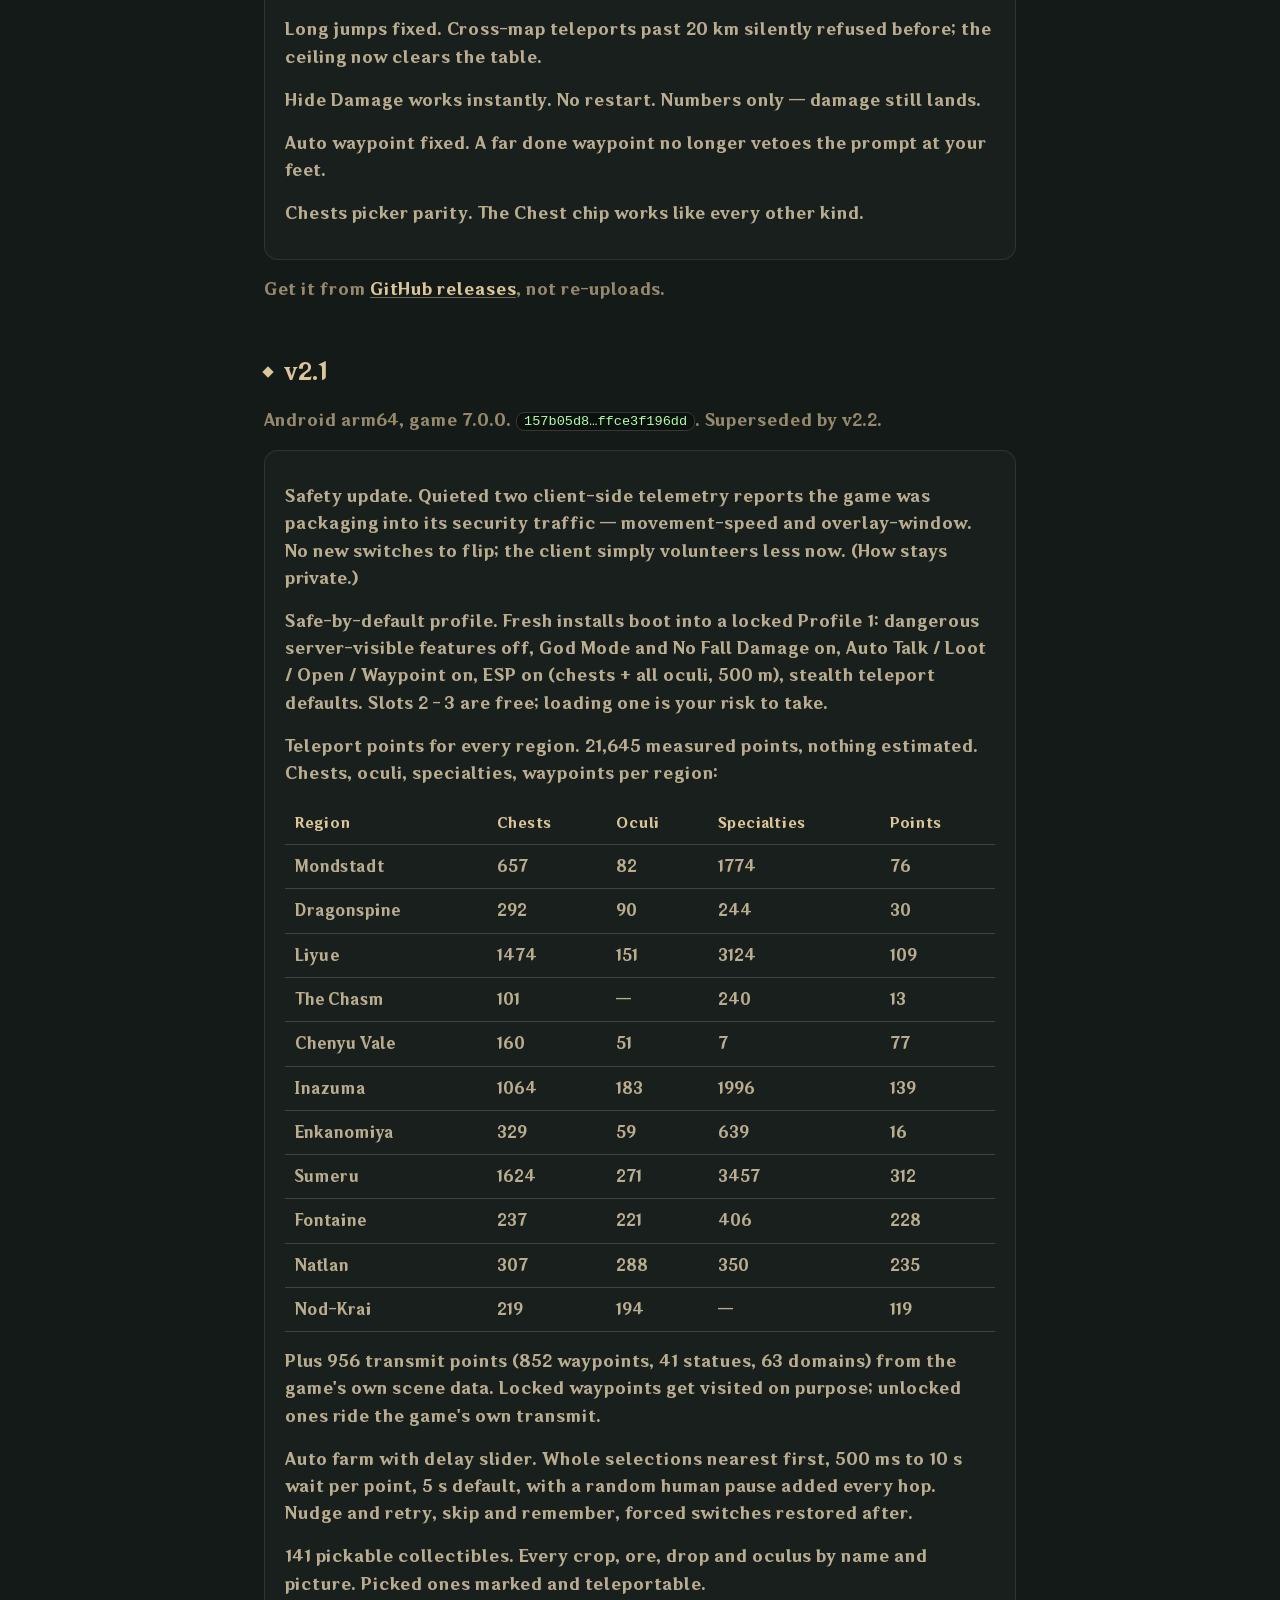
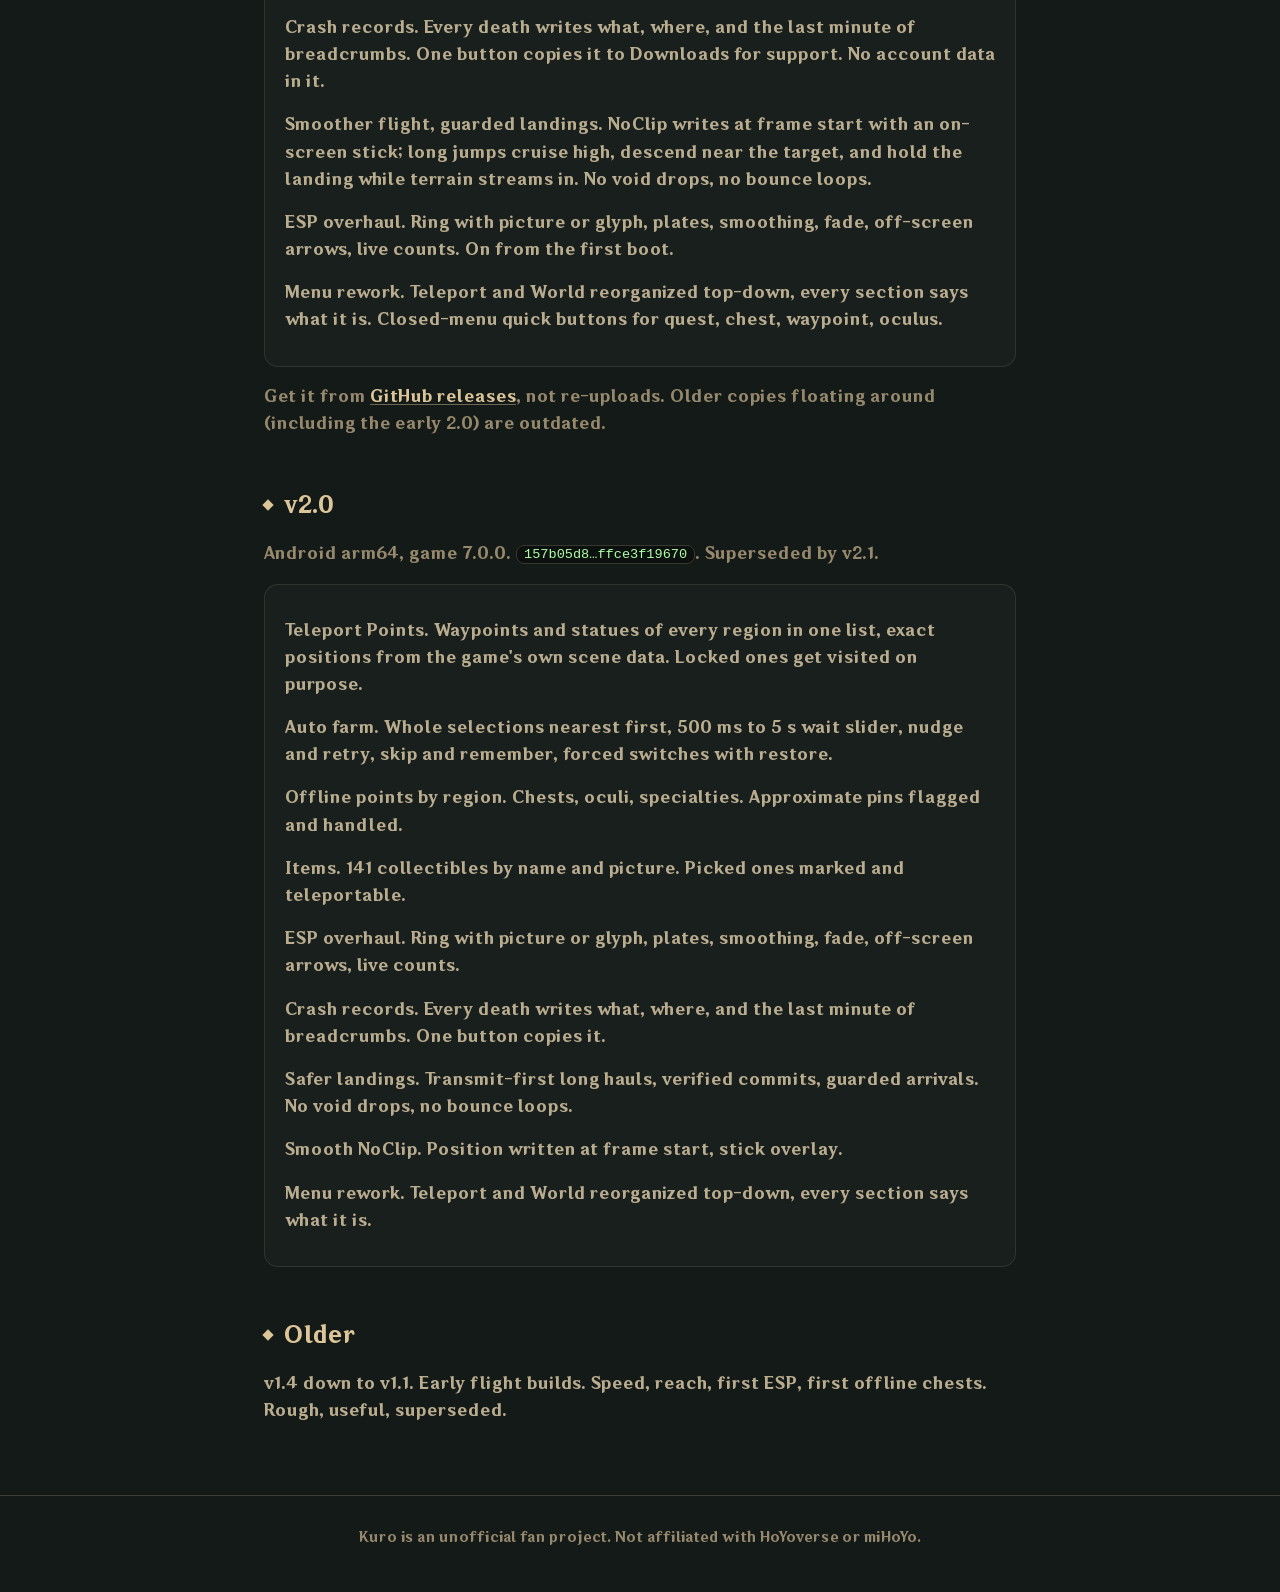
==== commit faf2c5f8: "Site: v2.5 live" ====
--- a/docs/changelog.html
+++ b/docs/changelog.html
@@ -11,10 +11,21 @@
 <div class="topbar"><div class="wrap">
 <a class="brand" href="index.html"><svg viewBox="0 0 54 54"><circle cx="27" cy="27" r="24" fill="#141a18" stroke="#dbc599" stroke-width="2.5"/><circle cx="27" cy="27" r="18.5" fill="none" stroke="#557283" stroke-width="1"/><text x="27" y="28.5" text-anchor="middle" dominant-baseline="central" font-family="HYWenHei,'Hiragino Sans GB',sans-serif" font-size="24" font-weight="800" fill="#dbc599">K</text></svg>KURO</a>
 <nav class="navlinks"><a href="index.html">Home</a><a href="guide.html">Guide</a><a href="features.html">Features</a></nav>
-<span class="topright"><a class="gh" href="https://github.com/4firas/Kuro-GI">GitHub</a><a class="btn small primary" href="https://github.com/4firas/Kuro-GI/releases/tag/v2.4.2">Download</a></span>
+<span class="topright"><a class="gh" href="https://github.com/4firas/Kuro-GI">GitHub</a><a class="btn small primary" href="https://github.com/4firas/Kuro-GI/releases/tag/v2.5">Download</a></span>
 </div></div>
 
 <div class="wrap narrow doc">
+
+<h2>v2.5</h2>
+<p class="dim">Android arm64, game 7.1.0. <code>533a1cfe…b7bc5c2</code></p>
+<ul>
+<li><b>Infinite Stamina.</b> Sprint, swim and climb stop costing stamina. Both bars are held full at the write that commits them, so the maximum always equals what you have.</li>
+<li><b>Instant text.</b> Dialogue lands whole instead of revealing one character at a time, and the pause between lines is gone. Settings &gt; Dialogue, on by default.</li>
+<li><b>Skip Cutscenes.</b> Every cutscene ends on its first frame, in-engine and pre-rendered alike. Off by default -- it will cut the opening of anything you have not seen.</li>
+<li><b>Map TP.</b> Tap anywhere on the map and land there. No waypoint, no teleport anchor. Teleport &gt; Go.</li>
+<li><b>The void stops winning.</b> If a landing fails and drops you under the world, the recovery now puts you back where you jumped from instead of re-applying a point that has already failed twice. This applies to every teleport in the build, not just Map TP.</li>
+<li>No settings lost; everything carries over.</li>
+</ul>
 
 <h2>v2.4.2</h2>
 <p class="dim">Android arm64, game 7.1.0. <code>3f005316…1414020</code></p>
@@ -57,14 +68,14 @@
 <li><b>Crash records are readable</b> (they were mode 660, unpullable without root).</li>
 <li>The speed switch can no longer flip itself off from a touch glitch.</li>
 </ul>
-<p class="dim">Get it from <a href="https://github.com/4firas/Kuro-GI/releases/tag/v2.4.2">GitHub releases</a>, not re-uploads.</p>
+<p class="dim">Get it from <a href="https://github.com/4firas/Kuro-GI/releases/tag/v2.5">GitHub releases</a>, not re-uploads.</p>
 <h2>v2.3.3</h2>
 <p class="dim">Android arm64, game 7.1.0. <code>157b05d8…ffce3f196</code></p>
 <ul>
 <li><b>Boot never touches your settings</b> -- the saved config is the state. The Default preset resets only when tapped.</li>
 <li><b>Extended reach goes native:</b> the game's own prompt radius is lifted to your reach setting, so its own buttons appear at distance and restore when you turn the feature off.</li>
 </ul>
-<p class="dim">Get it from <a href="https://github.com/4firas/Kuro-GI/releases/tag/v2.4.2">GitHub releases</a>, not re-uploads.</p>
+<p class="dim">Get it from <a href="https://github.com/4firas/Kuro-GI/releases/tag/v2.5">GitHub releases</a>, not re-uploads.</p>
 <h2>v2.3.2</h2>
 <p class="dim">Android arm64, game 7.1.0. <code>157b05d8…ffce3f196</code></p>
 <ul>
@@ -73,7 +84,7 @@
 <li><b>NoClip holds every party rig</b>, not one guessed body -- no more "nothing happens" when toggled standing still.</li>
 <li>Config writes are atomic; a kill mid-write cannot truncate the file.</li>
 </ul>
-<p class="dim">Get it from <a href="https://github.com/4firas/Kuro-GI/releases/tag/v2.4.2">GitHub releases</a>, not re-uploads.</p>
+<p class="dim">Get it from <a href="https://github.com/4firas/Kuro-GI/releases/tag/v2.5">GitHub releases</a>, not re-uploads.</p>
 <h2>v2.3.1</h2>
 <p class="dim">Android arm64, game 7.1.0. <code>157b05d8…ffce3f196</code></p>
 <div class="card">
@@ -82,7 +93,7 @@
 <p><b>Noclip controls stay held.</b> A scroll-fix from the last build was dropping the fly stick mid-gesture. Drag controls are exempt now; scrolling still cannot press buttons.</p>
 <p><b>Extended reach is back.</b> A switch and a range slider on the World tab (3-40 m). While Auto Loot is on, pick-ups, ore and plants inside the range are collected for you through the game's own action -- items taken from 38-39 m on device. With Auto Loot off it does nothing.</p>
 </div>
-<p class="dim">Get it from <a href="https://github.com/4firas/Kuro-GI/releases/tag/v2.4.2">GitHub releases</a>, not re-uploads.</p>
+<p class="dim">Get it from <a href="https://github.com/4firas/Kuro-GI/releases/tag/v2.5">GitHub releases</a>, not re-uploads.</p>
 
 <h2>v2.3</h2>
 <div class="card">
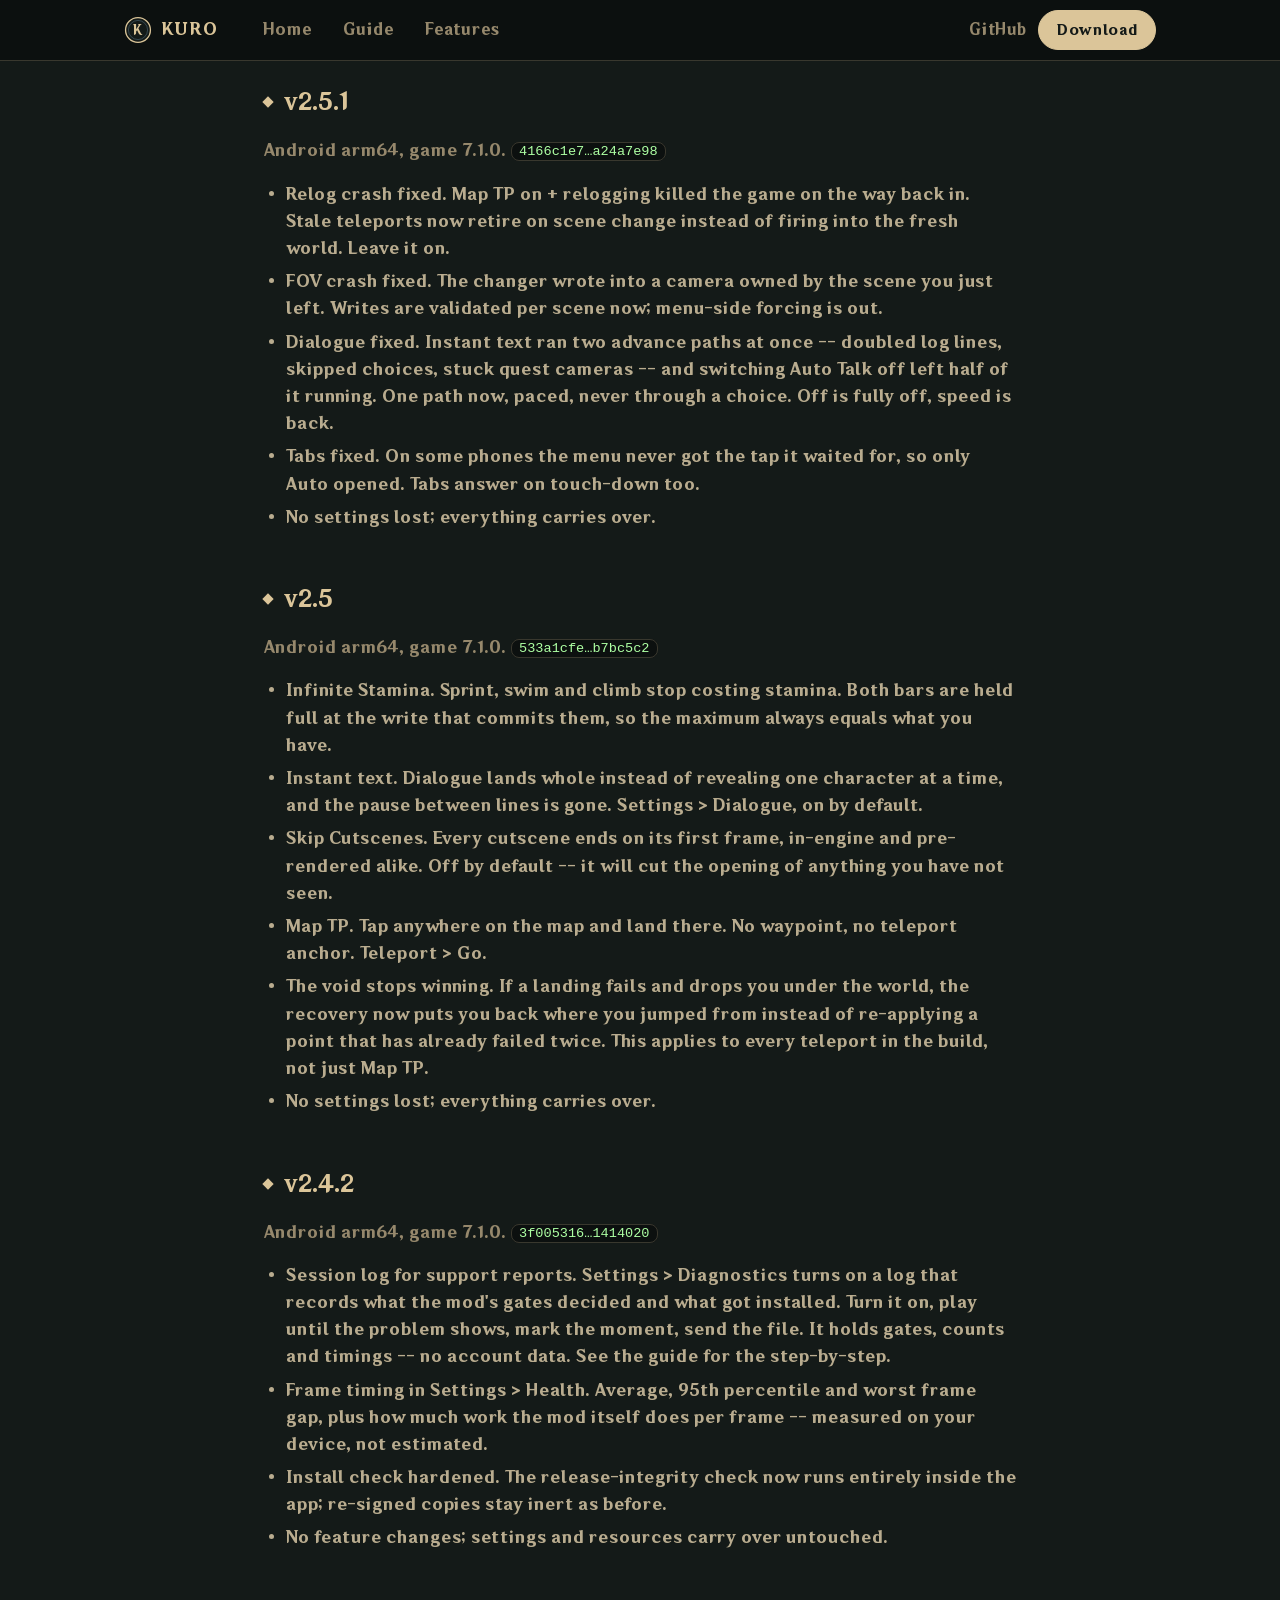
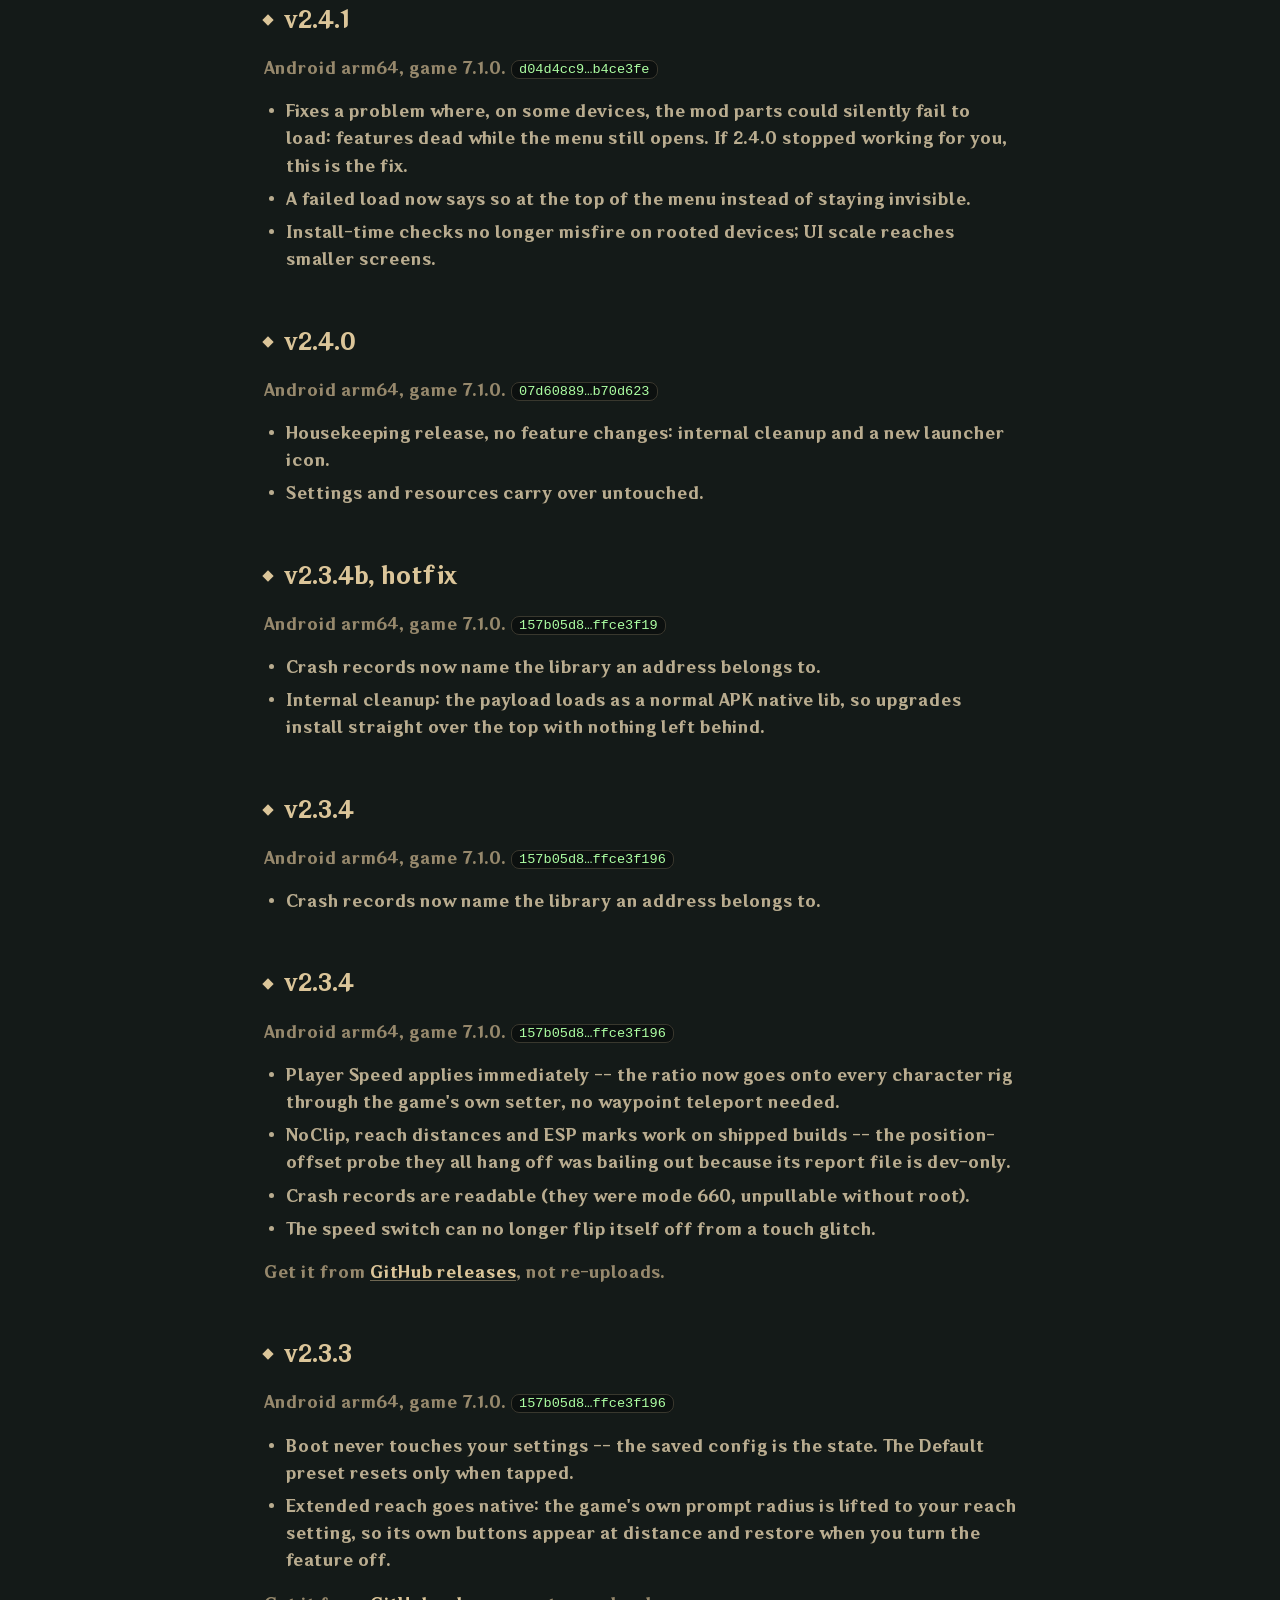
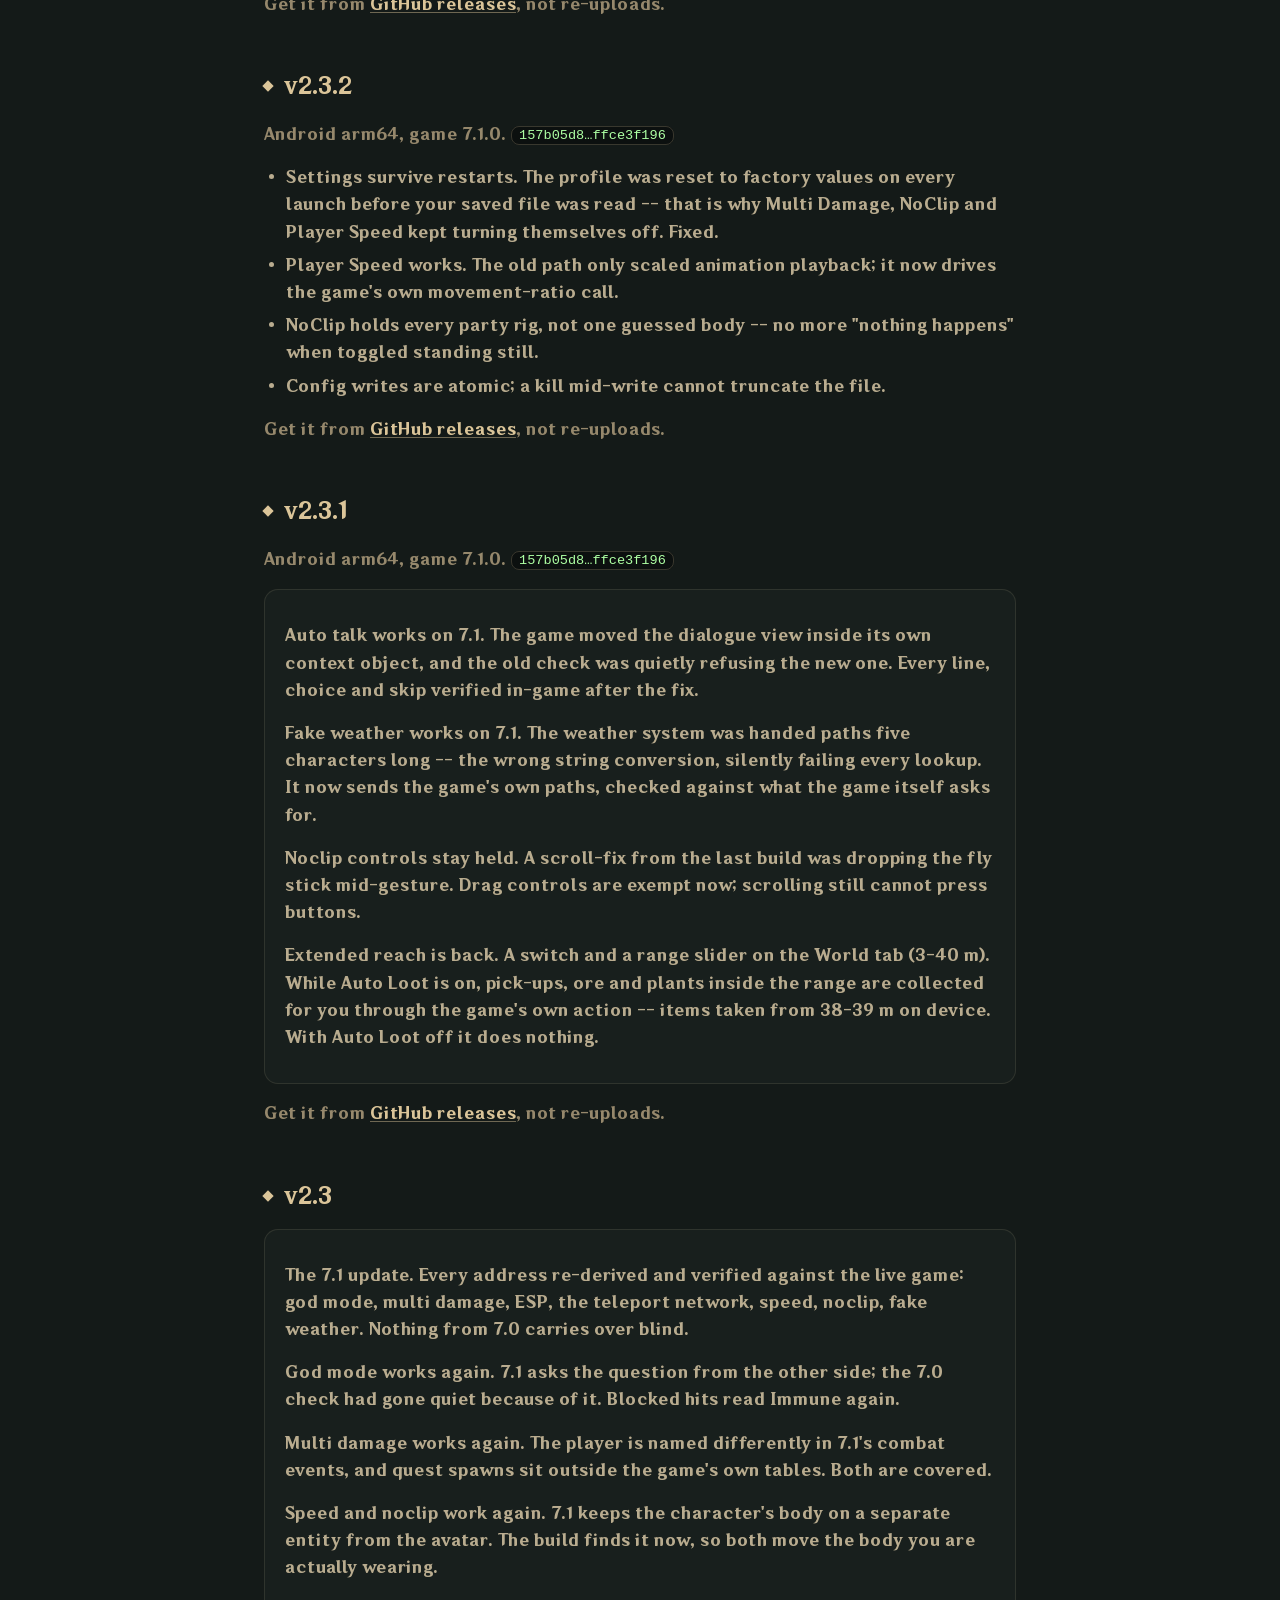
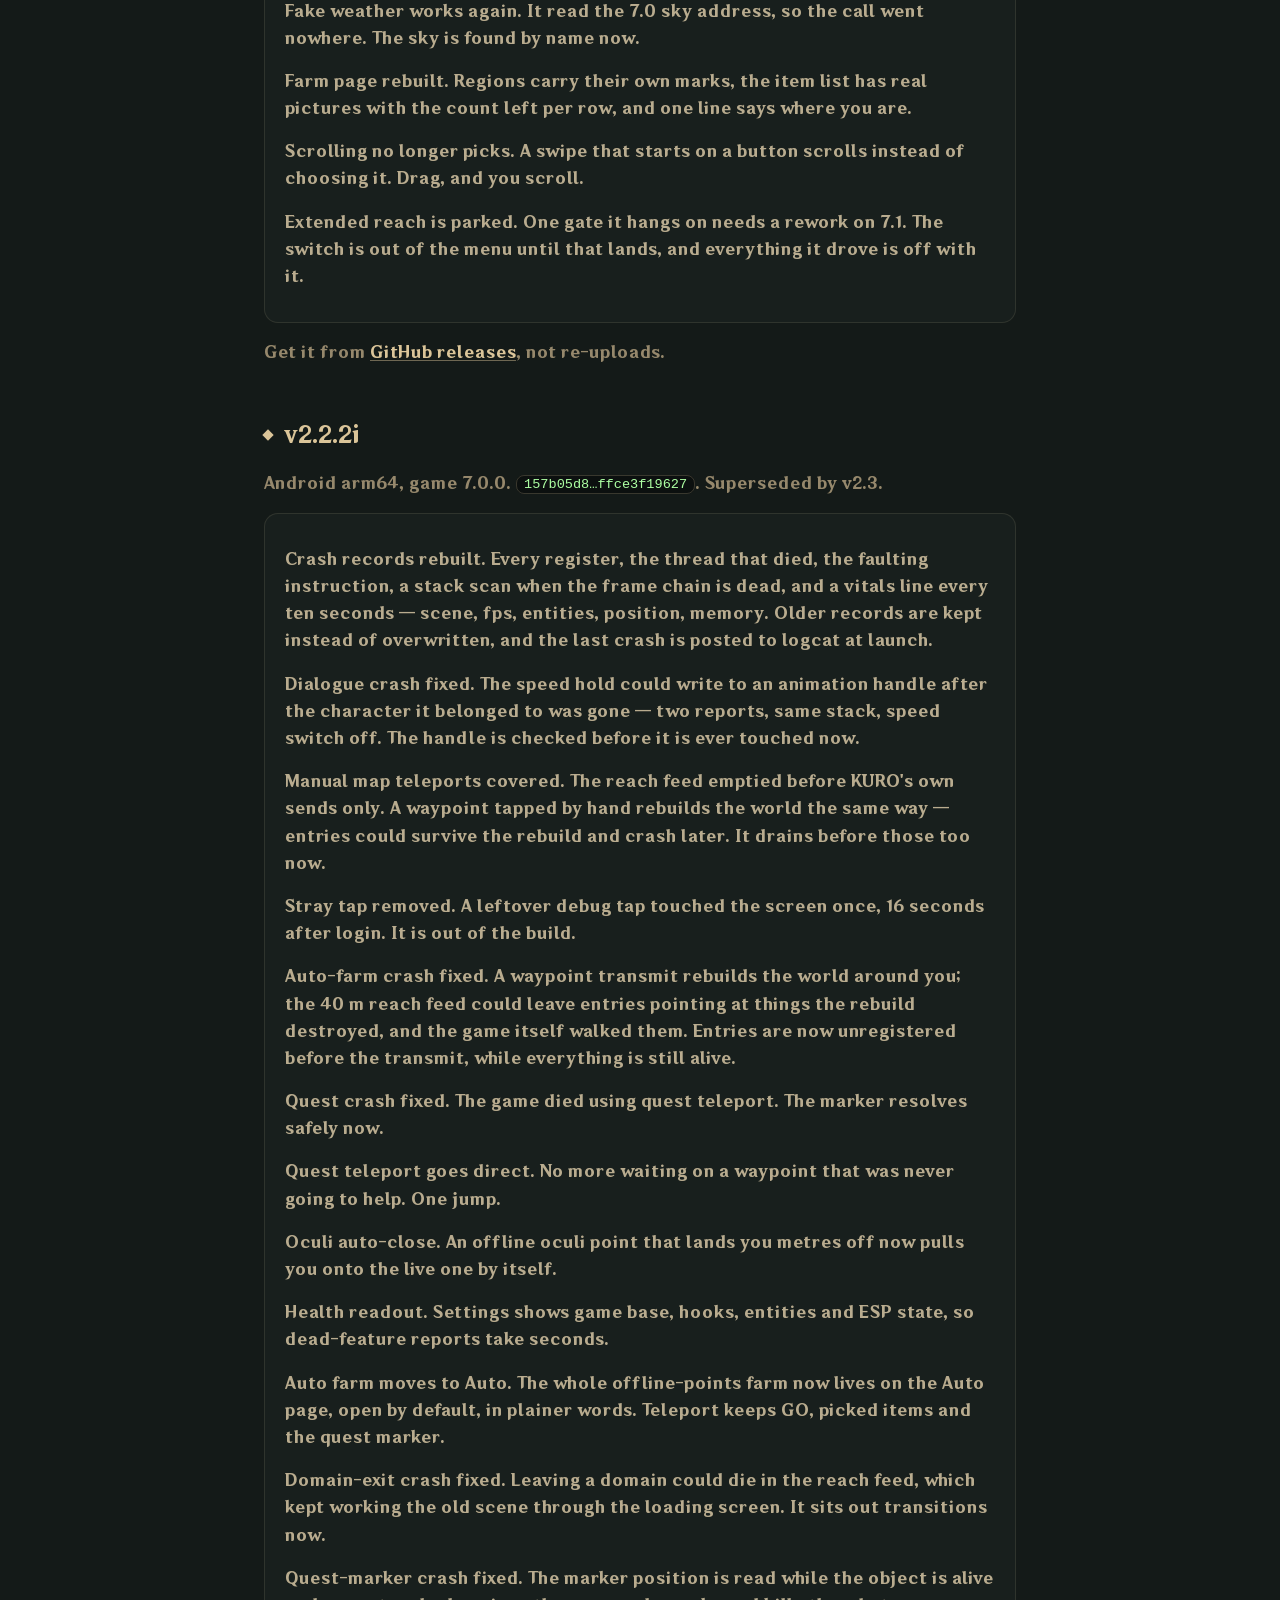
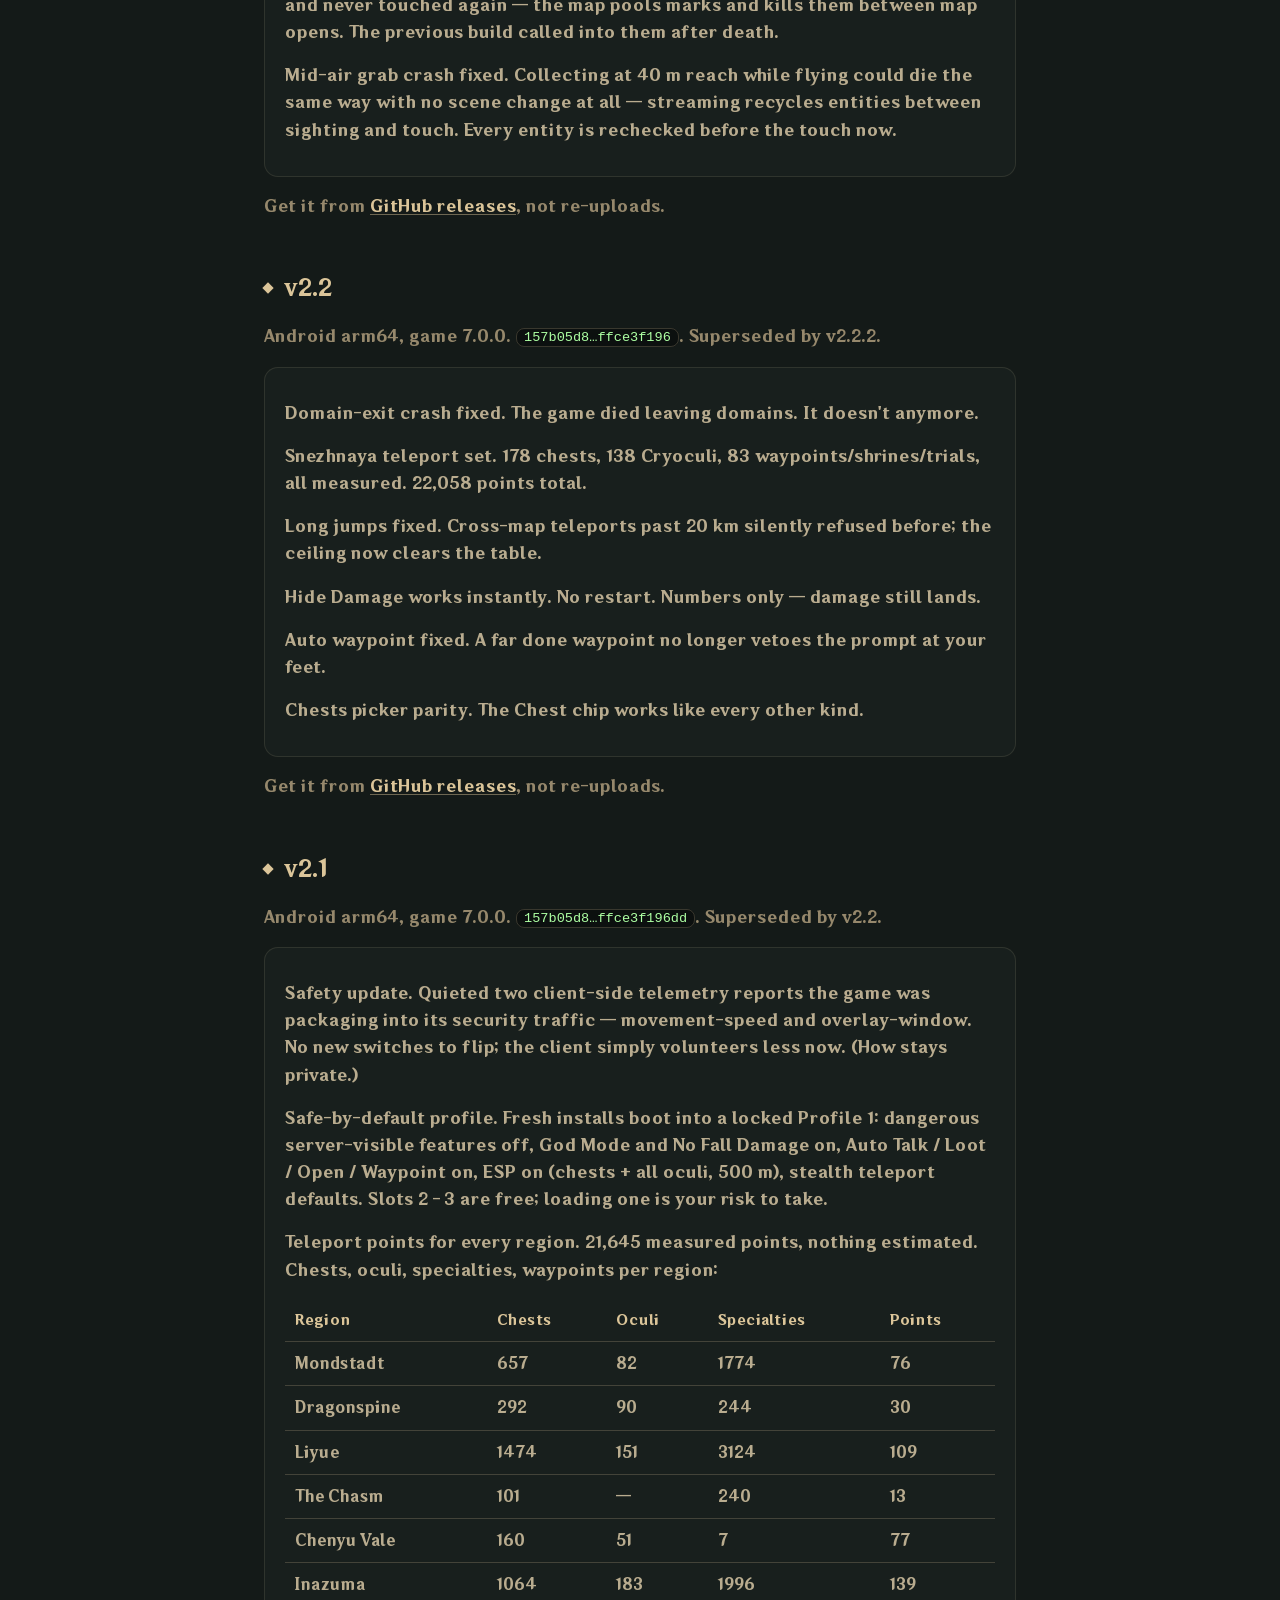
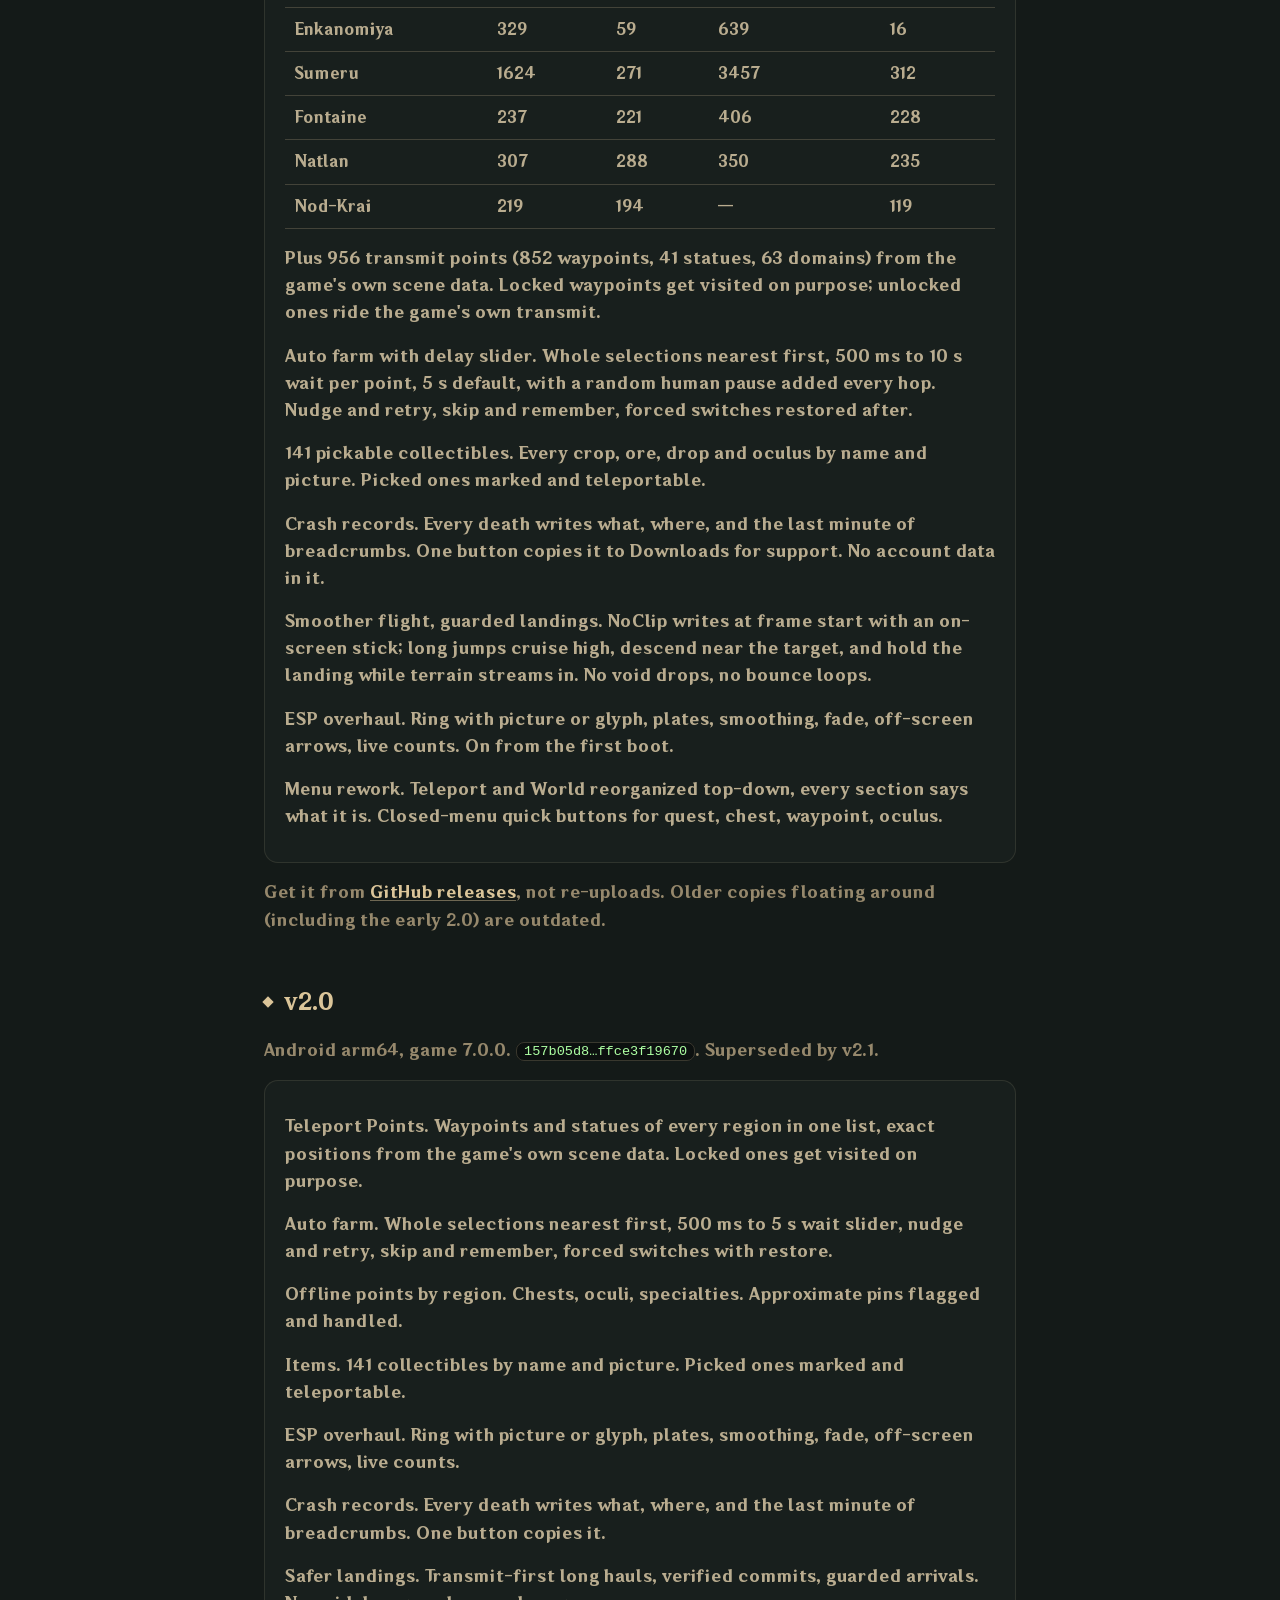
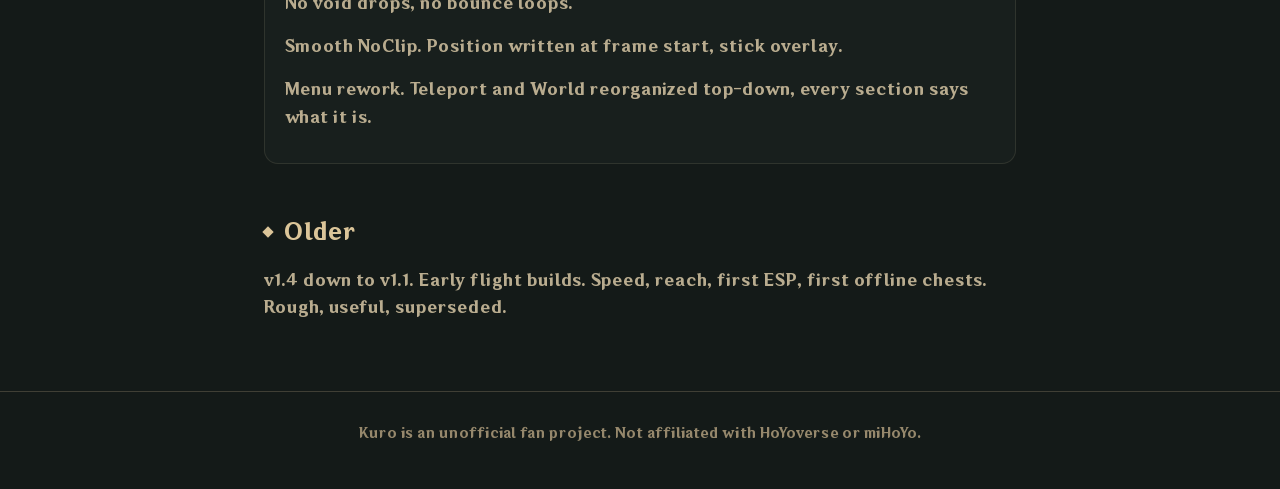
==== commit 89e14a26: "Site: v2.5.1 live" ====
--- a/docs/changelog.html
+++ b/docs/changelog.html
@@ -11,10 +11,20 @@
 <div class="topbar"><div class="wrap">
 <a class="brand" href="index.html"><svg viewBox="0 0 54 54"><circle cx="27" cy="27" r="24" fill="#141a18" stroke="#dbc599" stroke-width="2.5"/><circle cx="27" cy="27" r="18.5" fill="none" stroke="#557283" stroke-width="1"/><text x="27" y="28.5" text-anchor="middle" dominant-baseline="central" font-family="HYWenHei,'Hiragino Sans GB',sans-serif" font-size="24" font-weight="800" fill="#dbc599">K</text></svg>KURO</a>
 <nav class="navlinks"><a href="index.html">Home</a><a href="guide.html">Guide</a><a href="features.html">Features</a></nav>
-<span class="topright"><a class="gh" href="https://github.com/4firas/Kuro-GI">GitHub</a><a class="btn small primary" href="https://github.com/4firas/Kuro-GI/releases/tag/v2.5">Download</a></span>
+<span class="topright"><a class="gh" href="https://github.com/4firas/Kuro-GI">GitHub</a><a class="btn small primary" href="https://github.com/4firas/Kuro-GI/releases/tag/v2.5.1">Download</a></span>
 </div></div>
 
 <div class="wrap narrow doc">
+
+<h2>v2.5.1</h2>
+<p class="dim">Android arm64, game 7.1.0. <code>4166c1e7…a24a7e98</code></p>
+<ul>
+<li><b>Relog crash fixed.</b> Map TP on + relogging killed the game on the way back in. Stale teleports now retire on scene change instead of firing into the fresh world. Leave it on.</li>
+<li><b>FOV crash fixed.</b> The changer wrote into a camera owned by the scene you just left. Writes are validated per scene now; menu-side forcing is out.</li>
+<li><b>Dialogue fixed.</b> Instant text ran two advance paths at once -- doubled log lines, skipped choices, stuck quest cameras -- and switching Auto Talk off left half of it running. One path now, paced, never through a choice. Off is fully off, speed is back.</li>
+<li><b>Tabs fixed.</b> On some phones the menu never got the tap it waited for, so only Auto opened. Tabs answer on touch-down too.</li>
+<li>No settings lost; everything carries over.</li>
+</ul>
 
 <h2>v2.5</h2>
 <p class="dim">Android arm64, game 7.1.0. <code>533a1cfe…b7bc5c2</code></p>
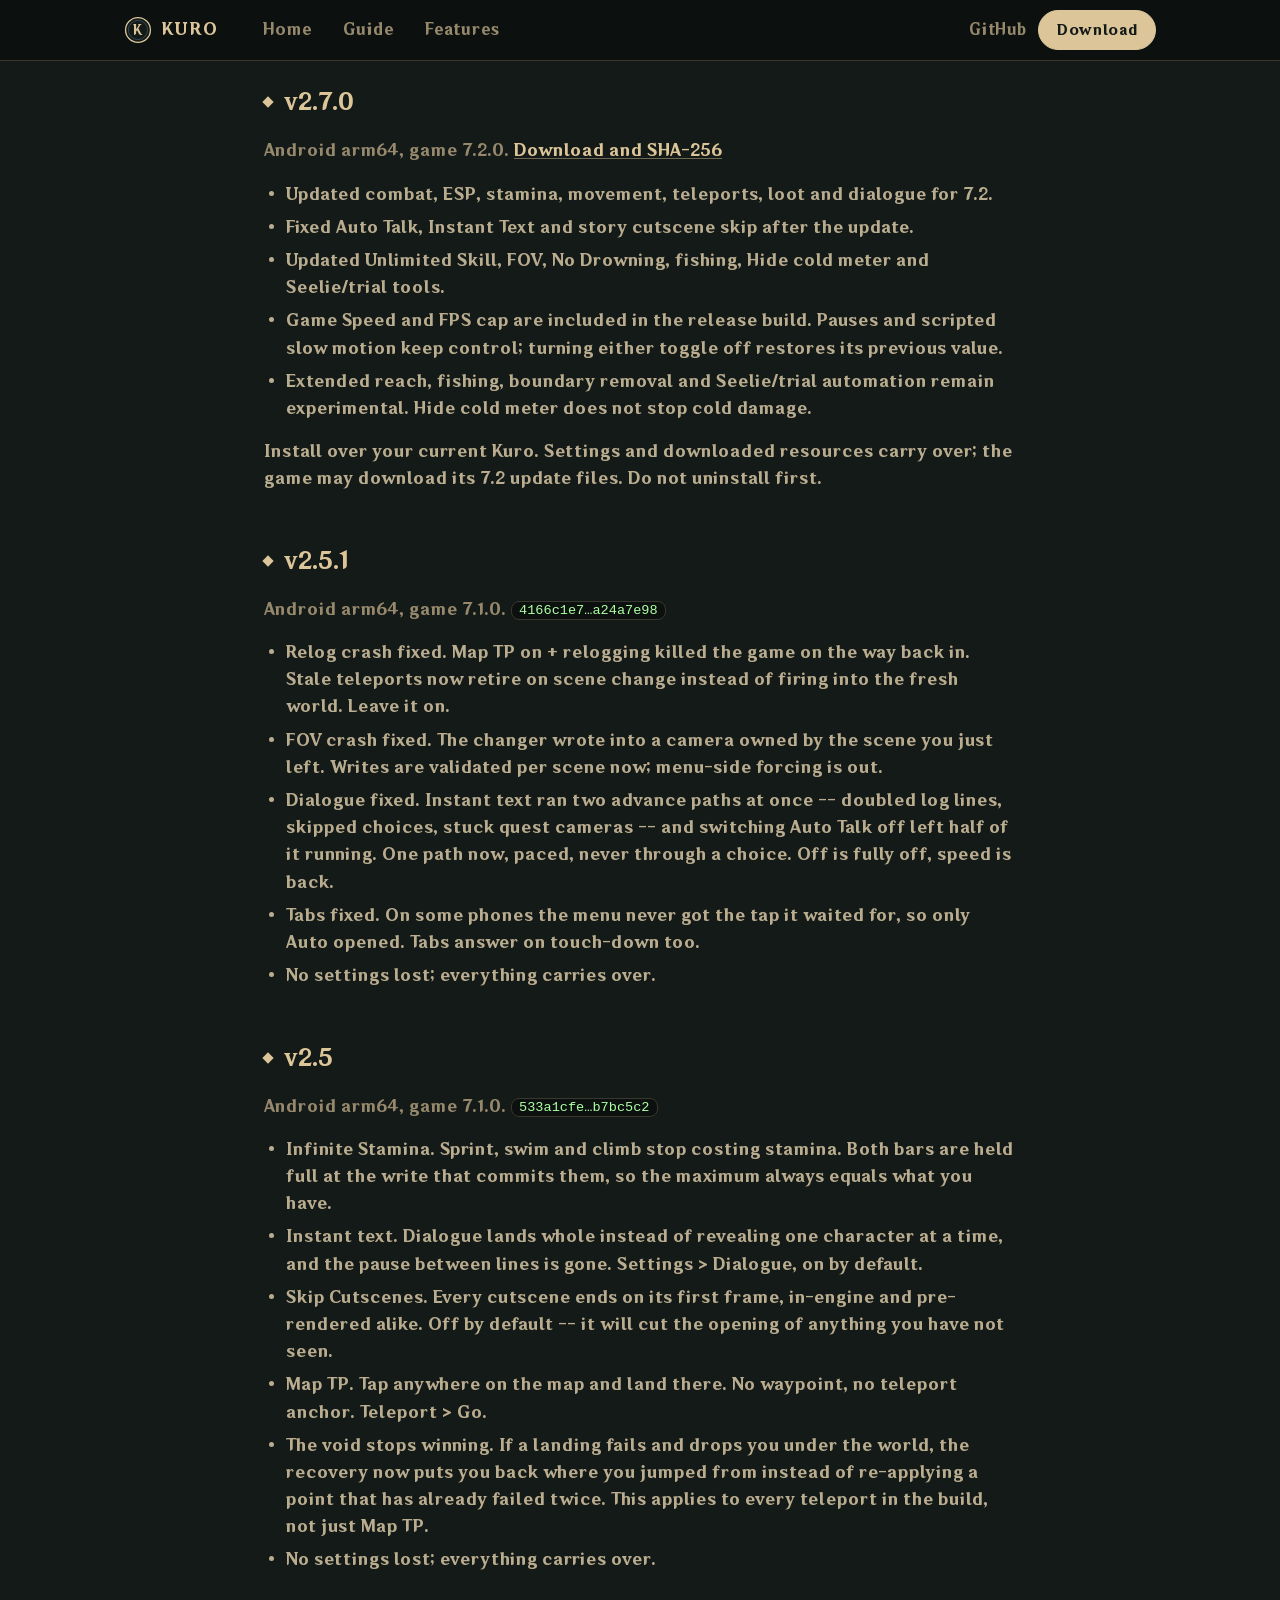
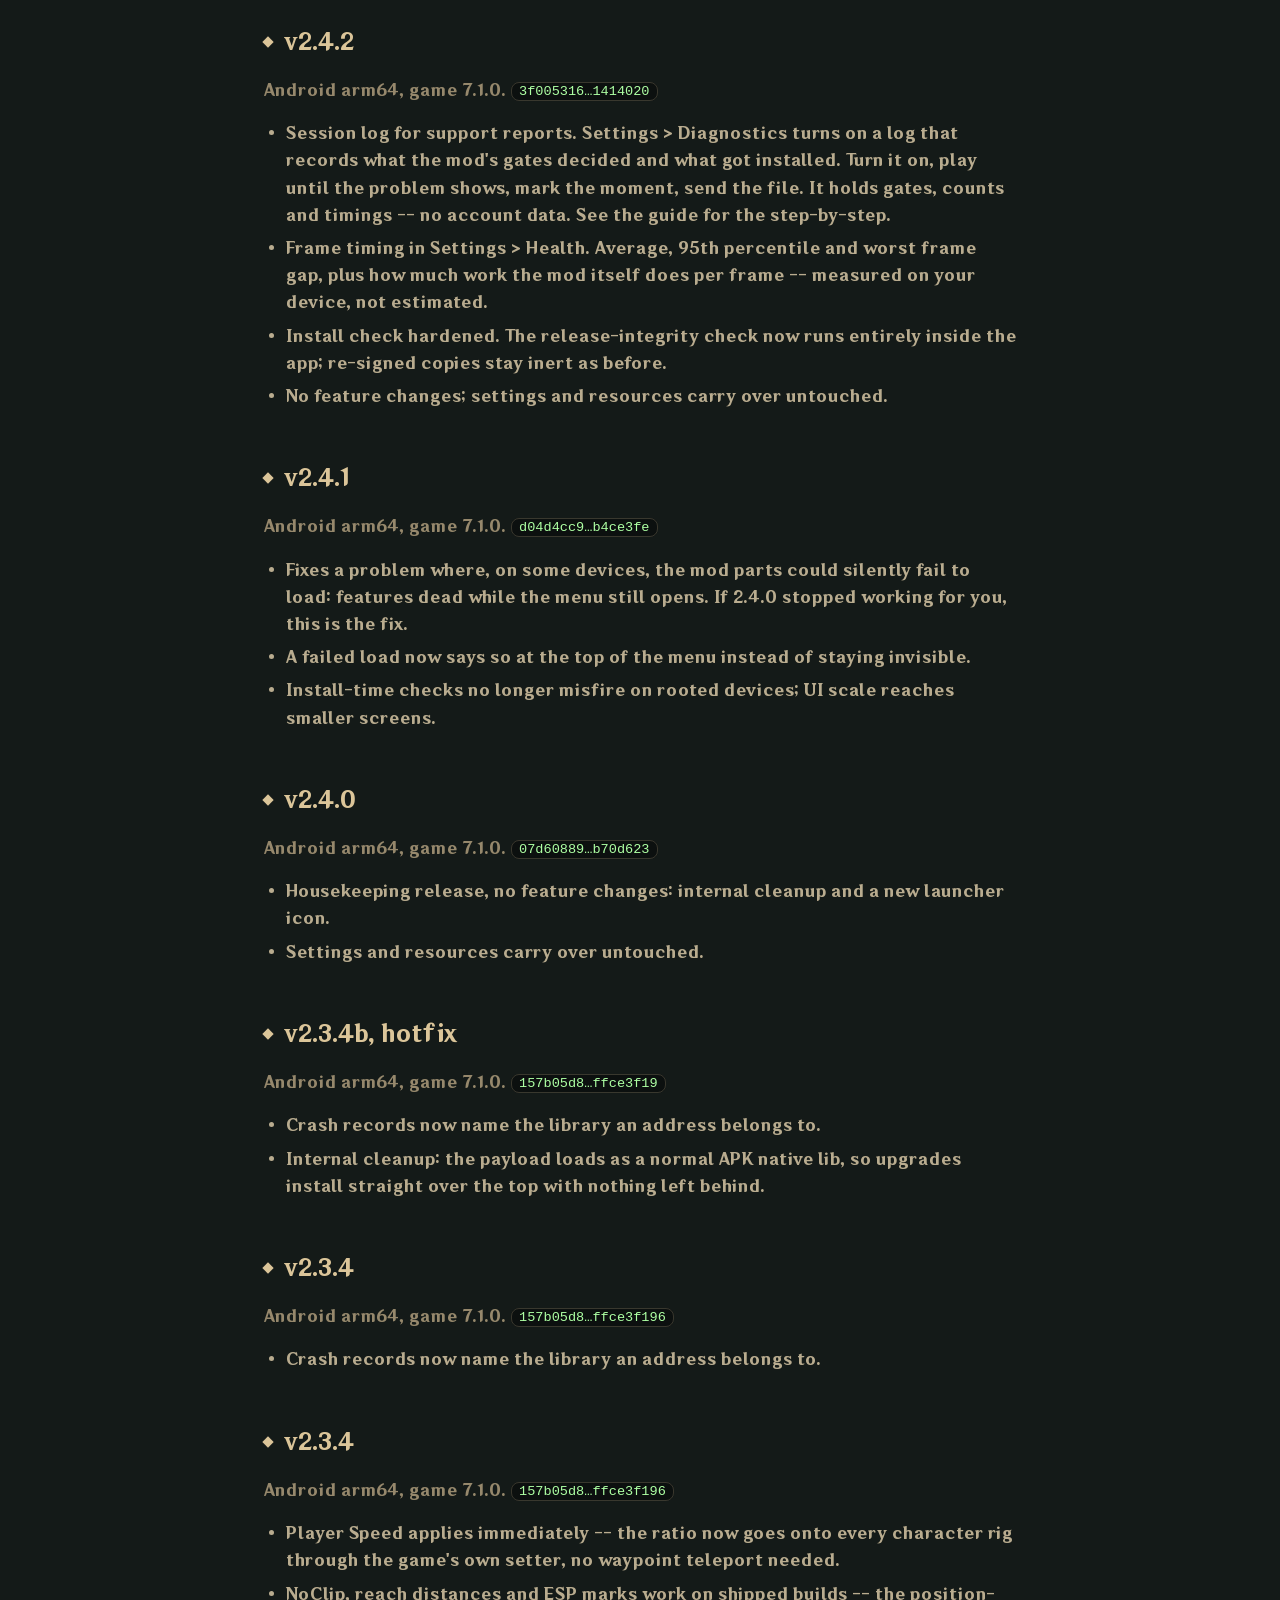
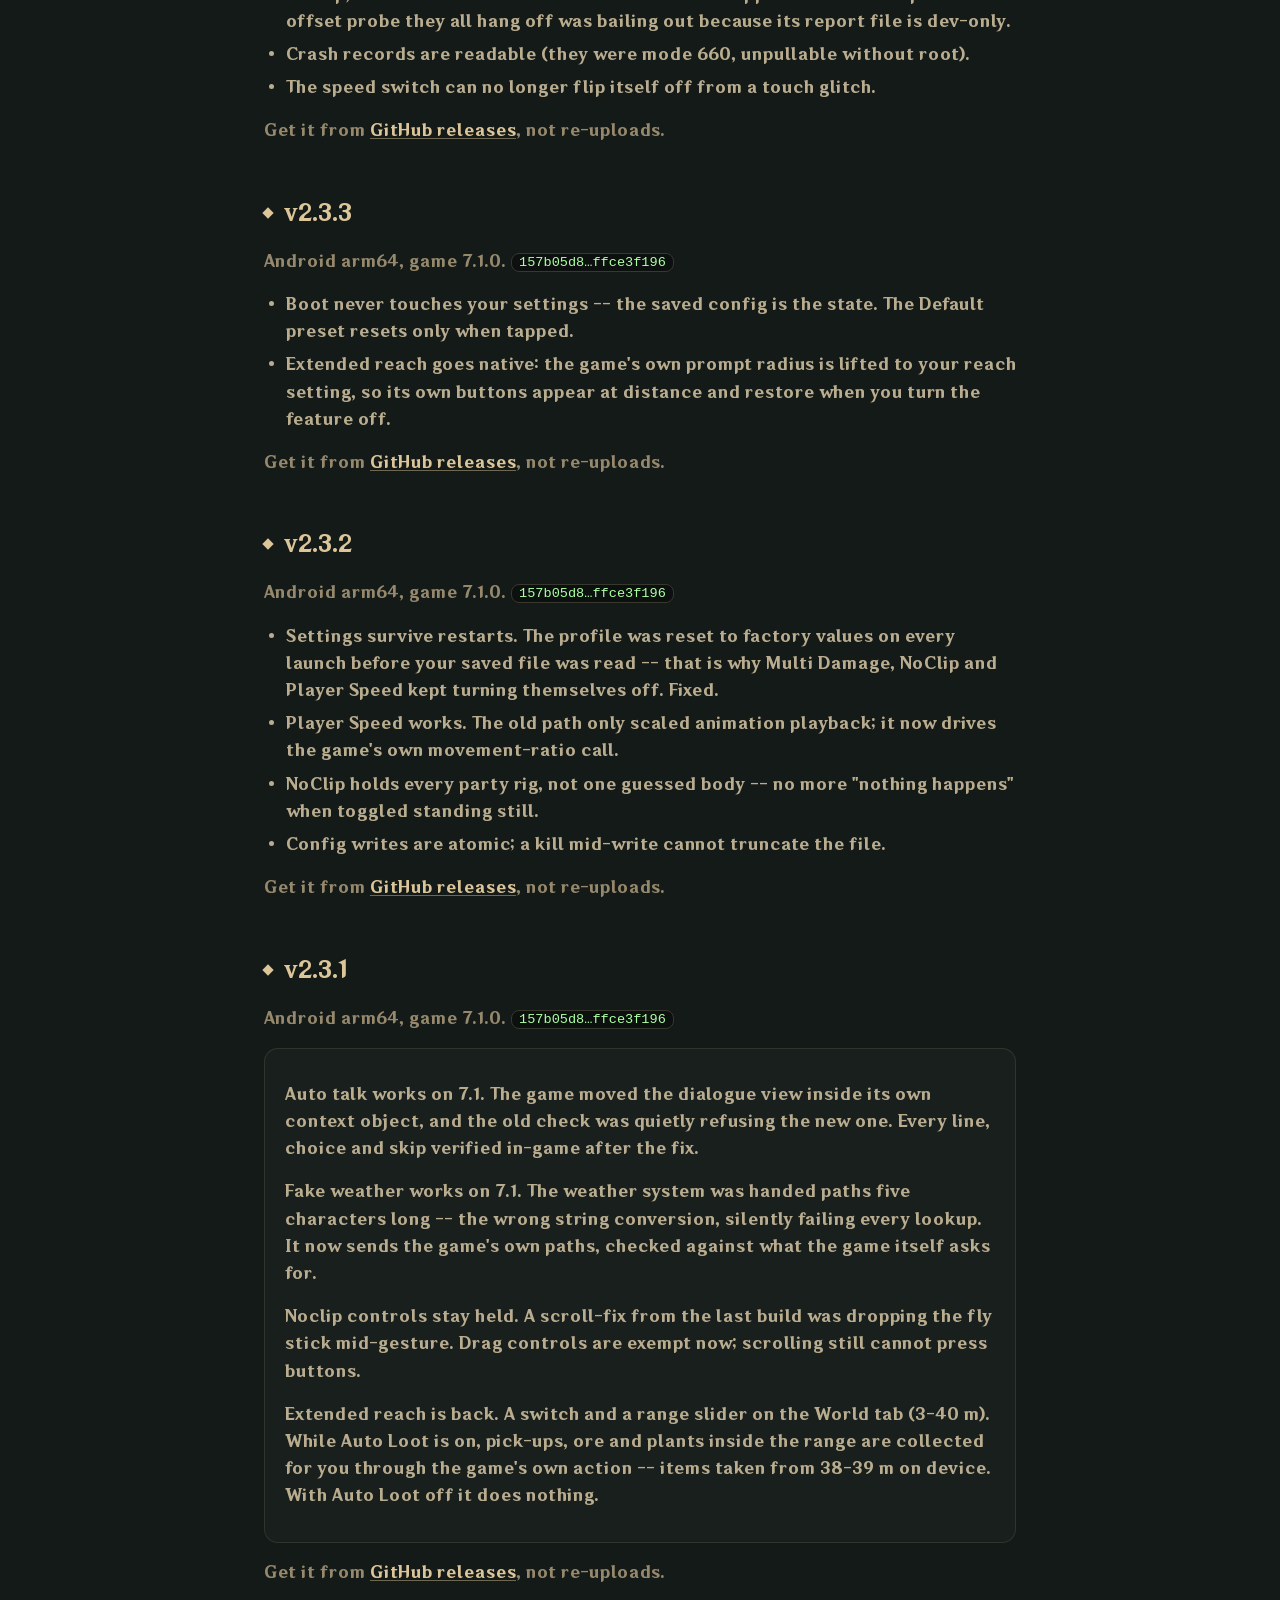
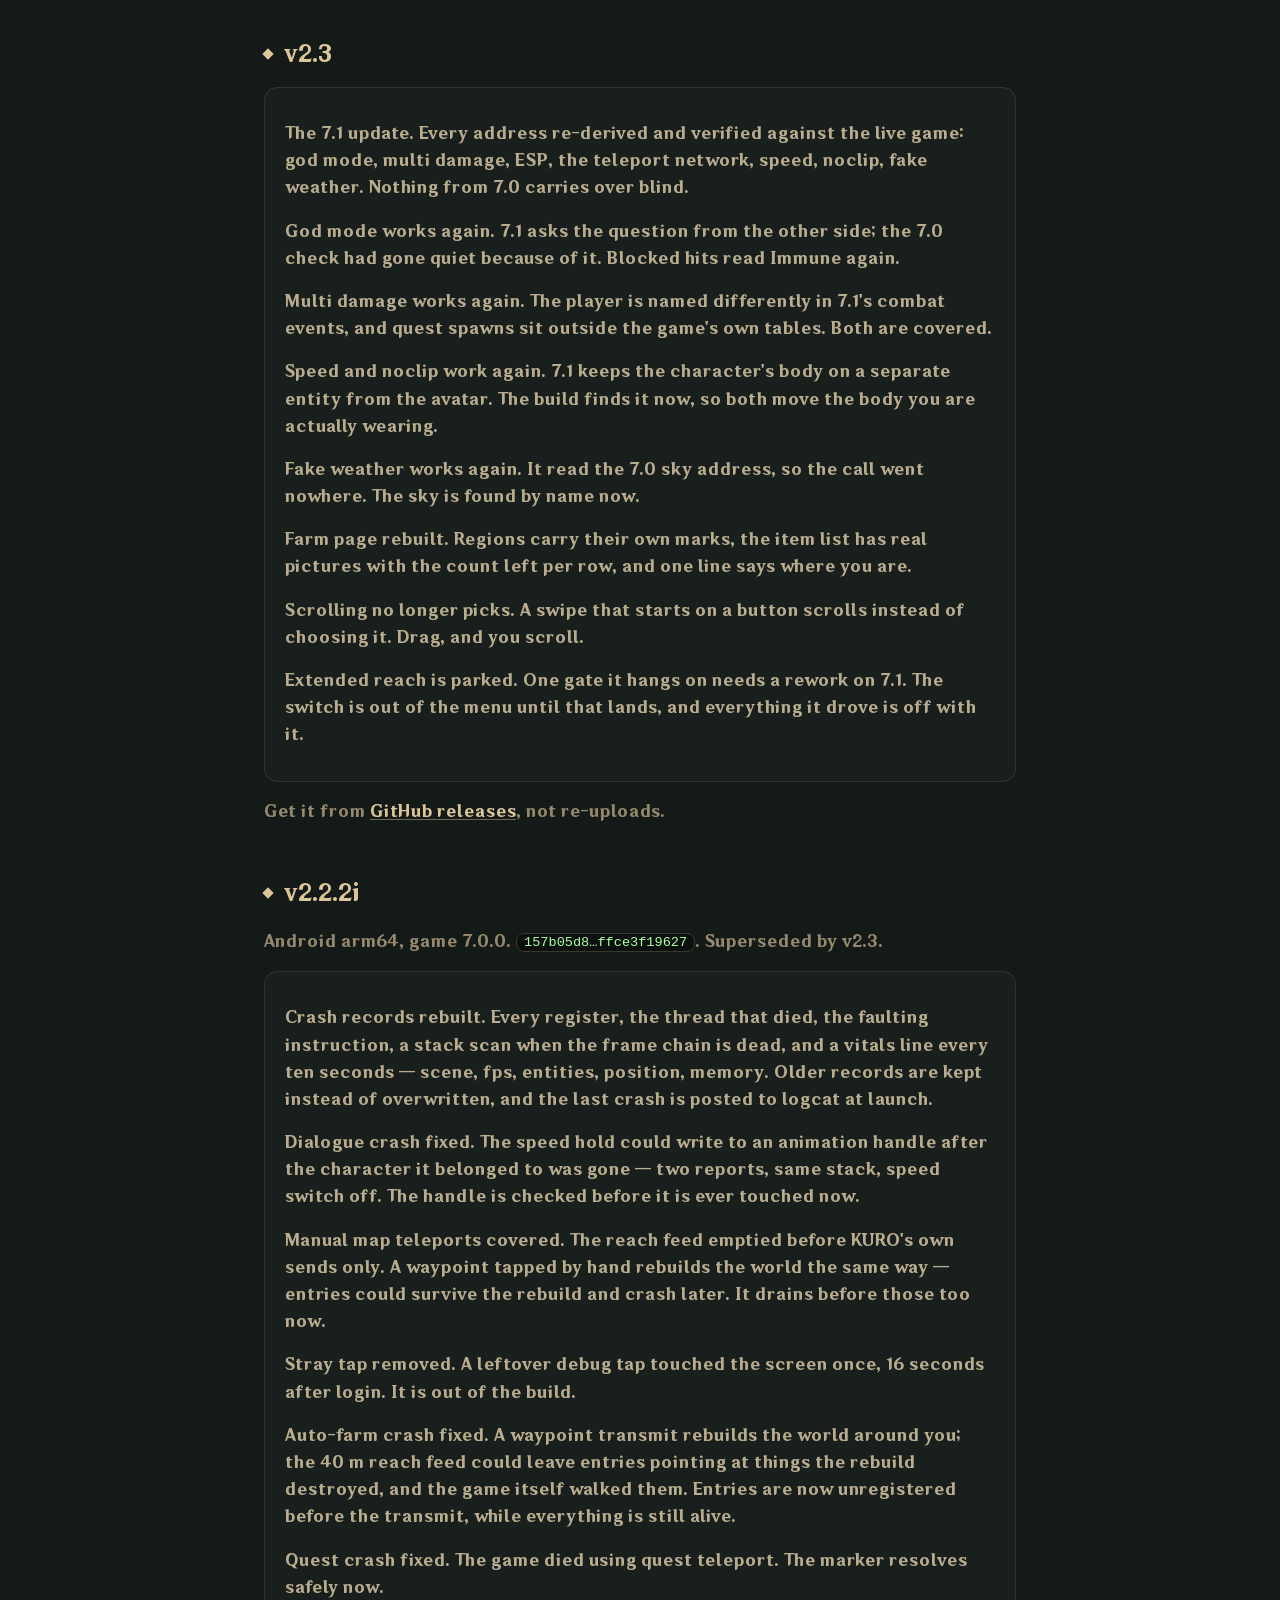
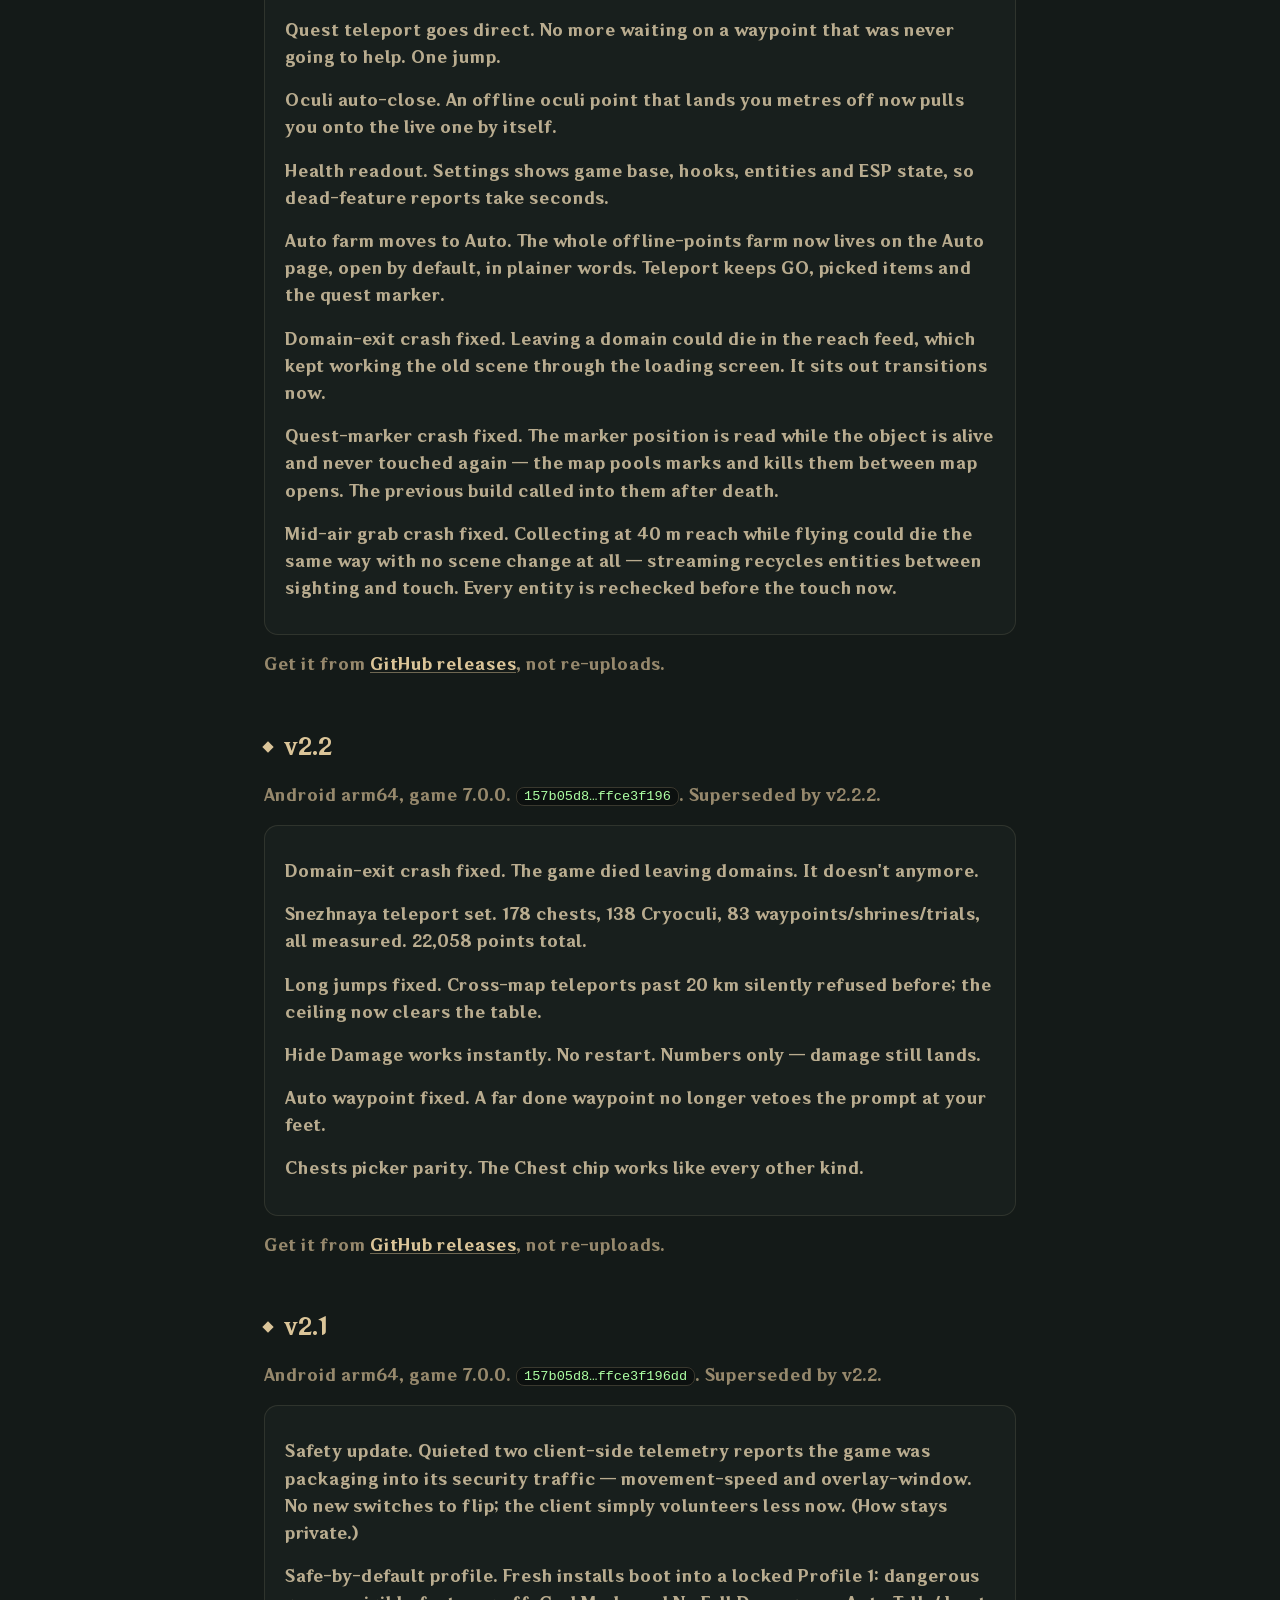
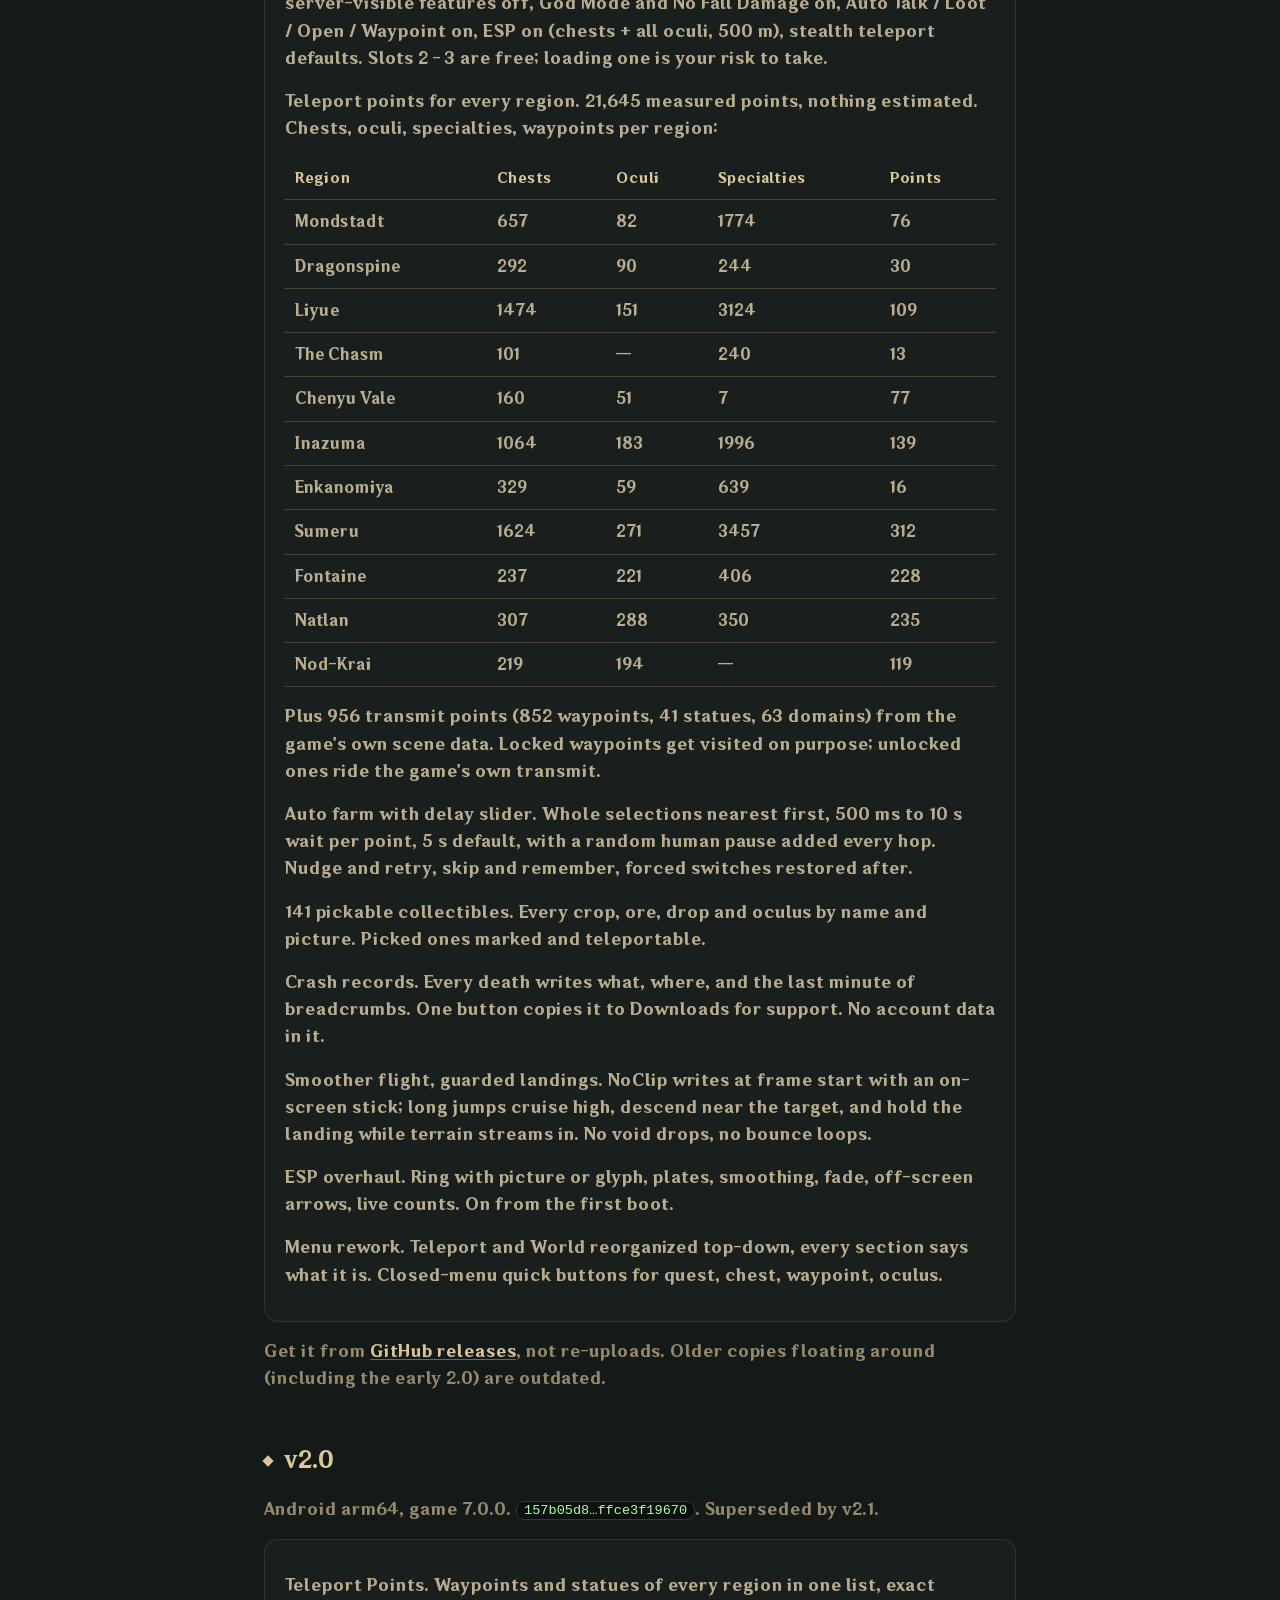
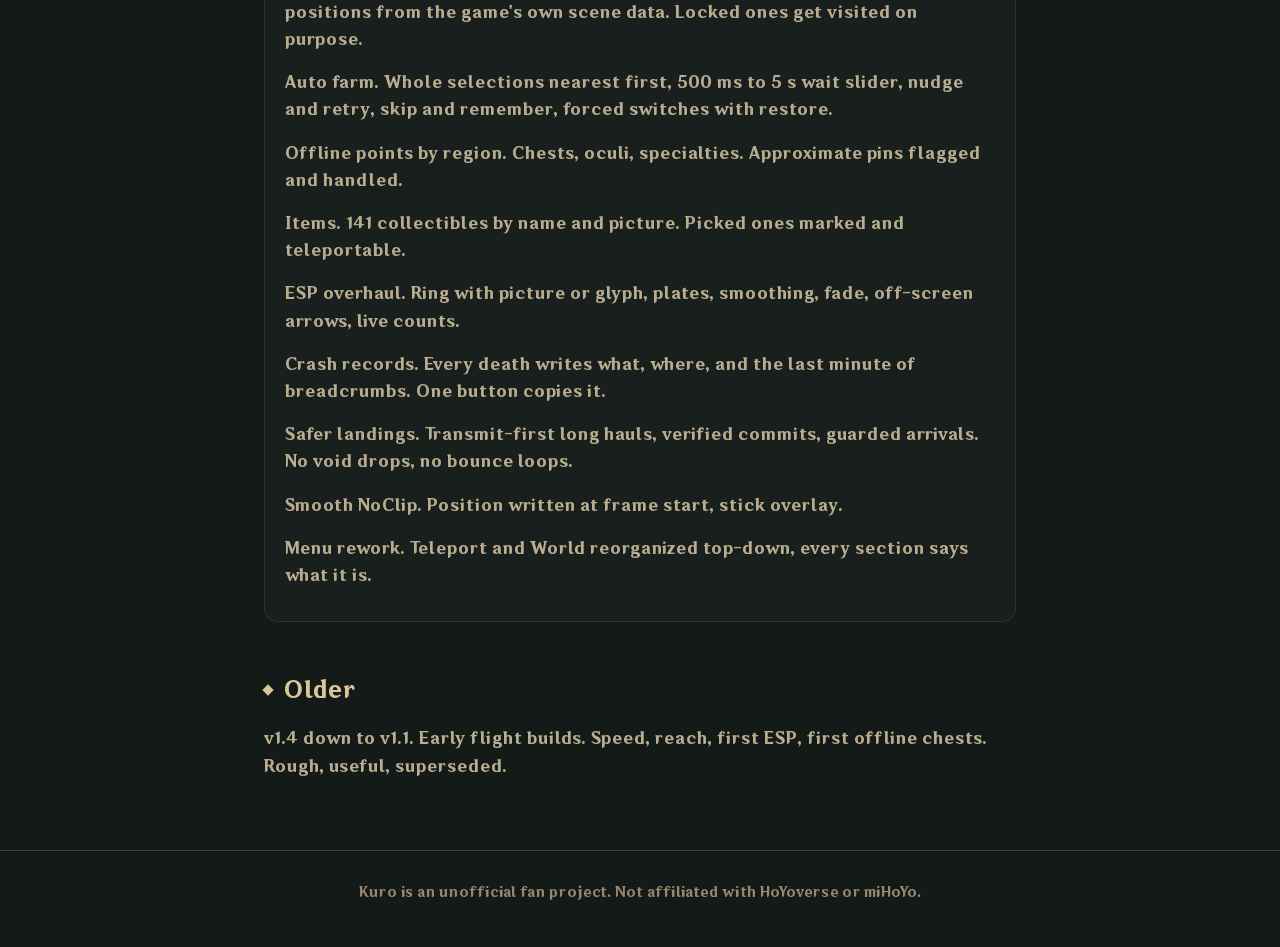
==== commit 235c6e52: "site: Genshin 7.2 release and current download links" ====
--- a/docs/changelog.html
+++ b/docs/changelog.html
@@ -11,10 +11,21 @@
 <div class="topbar"><div class="wrap">
 <a class="brand" href="index.html"><svg viewBox="0 0 54 54"><circle cx="27" cy="27" r="24" fill="#141a18" stroke="#dbc599" stroke-width="2.5"/><circle cx="27" cy="27" r="18.5" fill="none" stroke="#557283" stroke-width="1"/><text x="27" y="28.5" text-anchor="middle" dominant-baseline="central" font-family="HYWenHei,'Hiragino Sans GB',sans-serif" font-size="24" font-weight="800" fill="#dbc599">K</text></svg>KURO</a>
 <nav class="navlinks"><a href="index.html">Home</a><a href="guide.html">Guide</a><a href="features.html">Features</a></nav>
-<span class="topright"><a class="gh" href="https://github.com/4firas/Kuro-GI">GitHub</a><a class="btn small primary" href="https://github.com/4firas/Kuro-GI/releases/tag/v2.5.1">Download</a></span>
+<span class="topright"><a class="gh" href="https://github.com/4firas/Kuro-GI">GitHub</a><a class="btn small primary" href="https://github.com/4firas/Kuro-GI/releases/latest">Download</a></span>
 </div></div>
 
 <div class="wrap narrow doc">
+
+<h2>v2.7.0</h2>
+<p class="dim">Android arm64, game 7.2.0. <a href="https://github.com/4firas/Kuro-GI/releases/tag/v2.7.0">Download and SHA-256</a></p>
+<ul>
+<li>Updated combat, ESP, stamina, movement, teleports, loot and dialogue for 7.2.</li>
+<li>Fixed Auto Talk, Instant Text and story cutscene skip after the update.</li>
+<li>Updated Unlimited Skill, FOV, No Drowning, fishing, Hide cold meter and Seelie/trial tools.</li>
+<li>Game Speed and FPS cap are included in the release build. Pauses and scripted slow motion keep control; turning either toggle off restores its previous value.</li>
+<li>Extended reach, fishing, boundary removal and Seelie/trial automation remain experimental. Hide cold meter does not stop cold damage.</li>
+</ul>
+<p>Install over your current Kuro. Settings and downloaded resources carry over; the game may download its 7.2 update files. Do not uninstall first.</p>
 
 <h2>v2.5.1</h2>
 <p class="dim">Android arm64, game 7.1.0. <code>4166c1e7…a24a7e98</code></p>
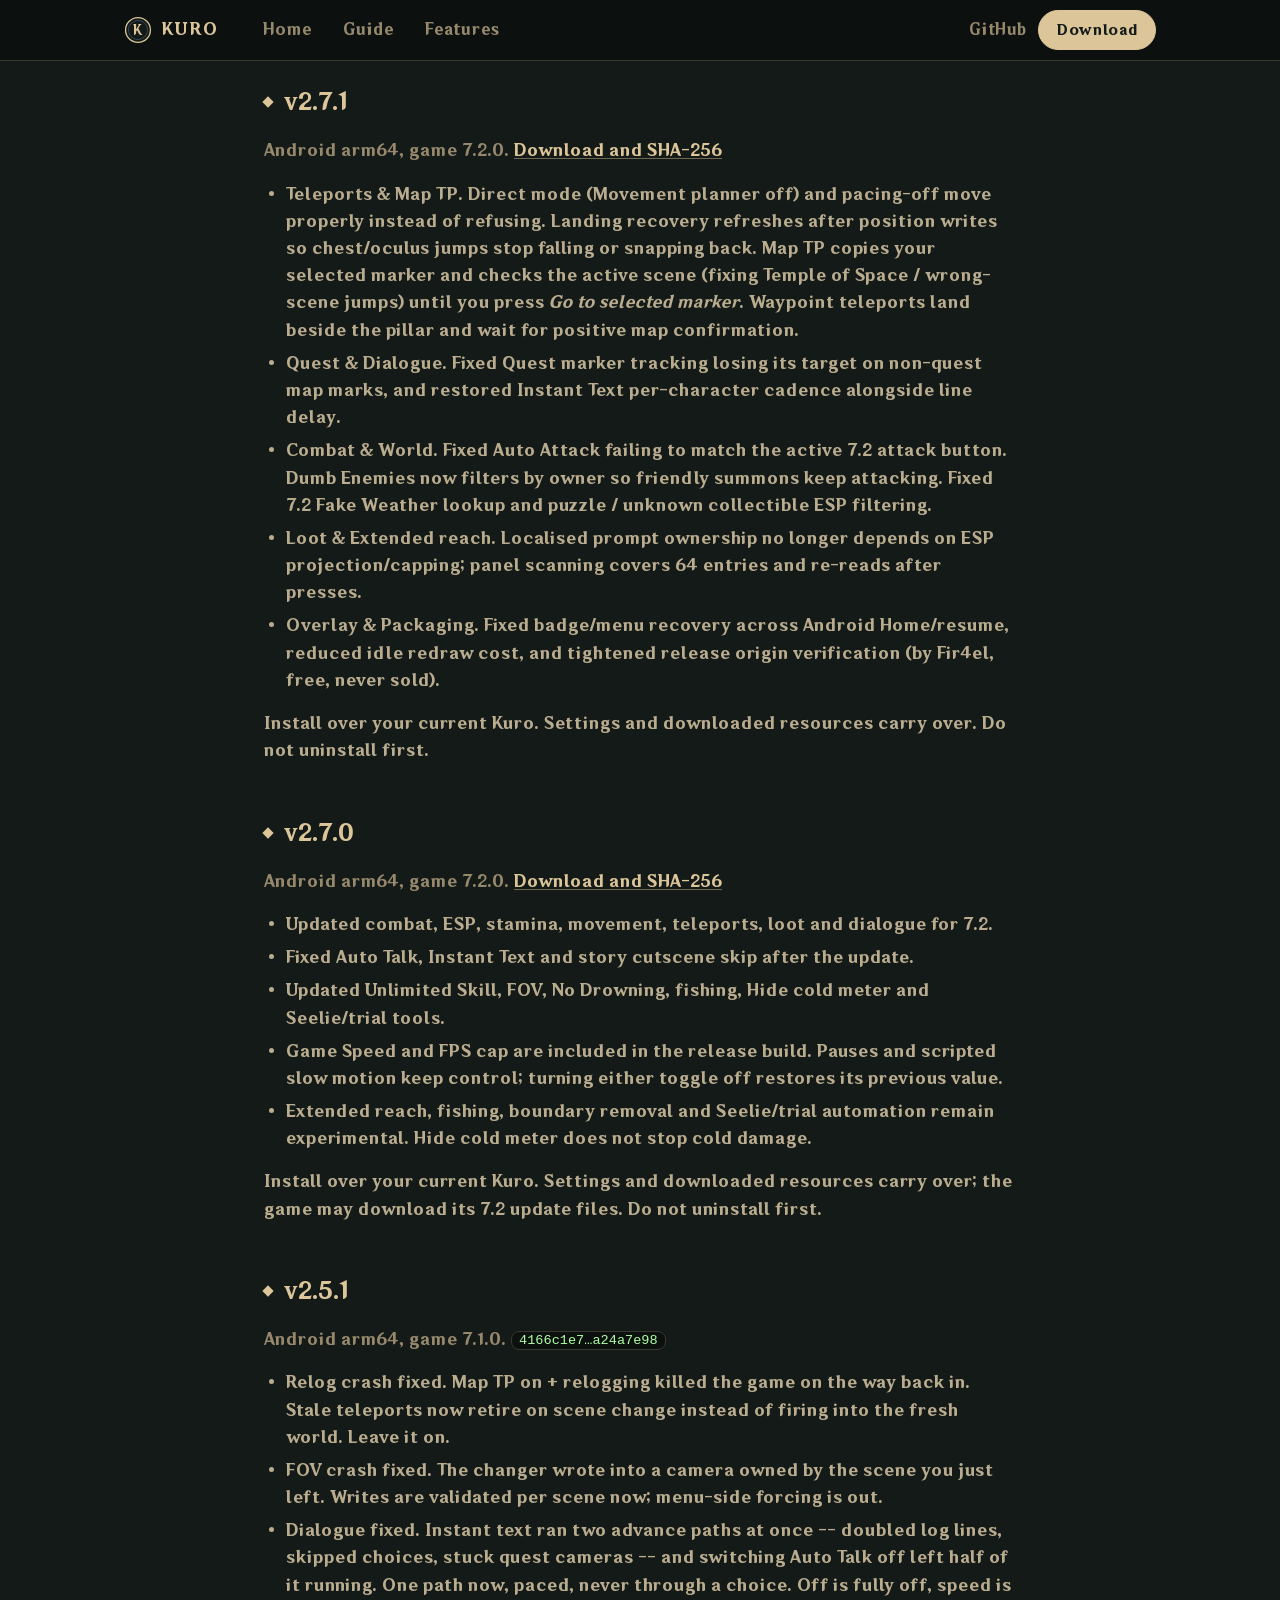
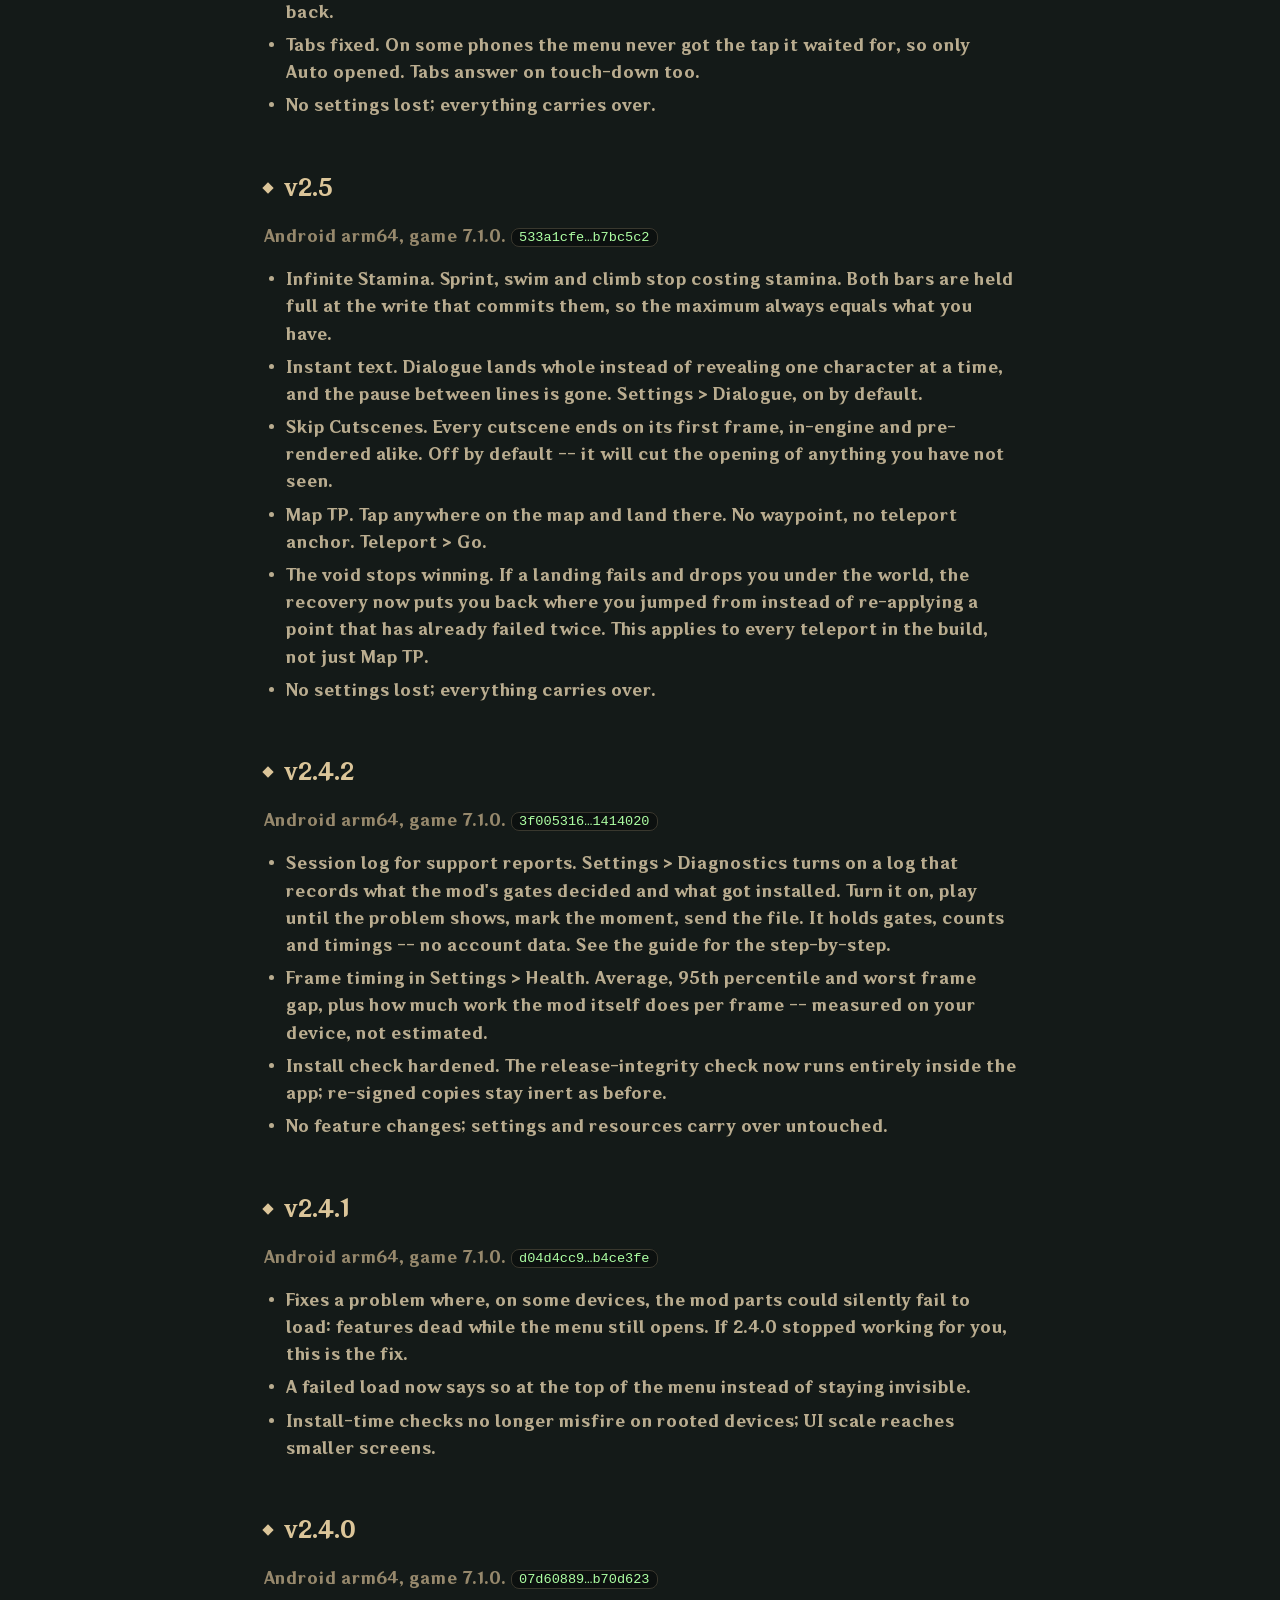
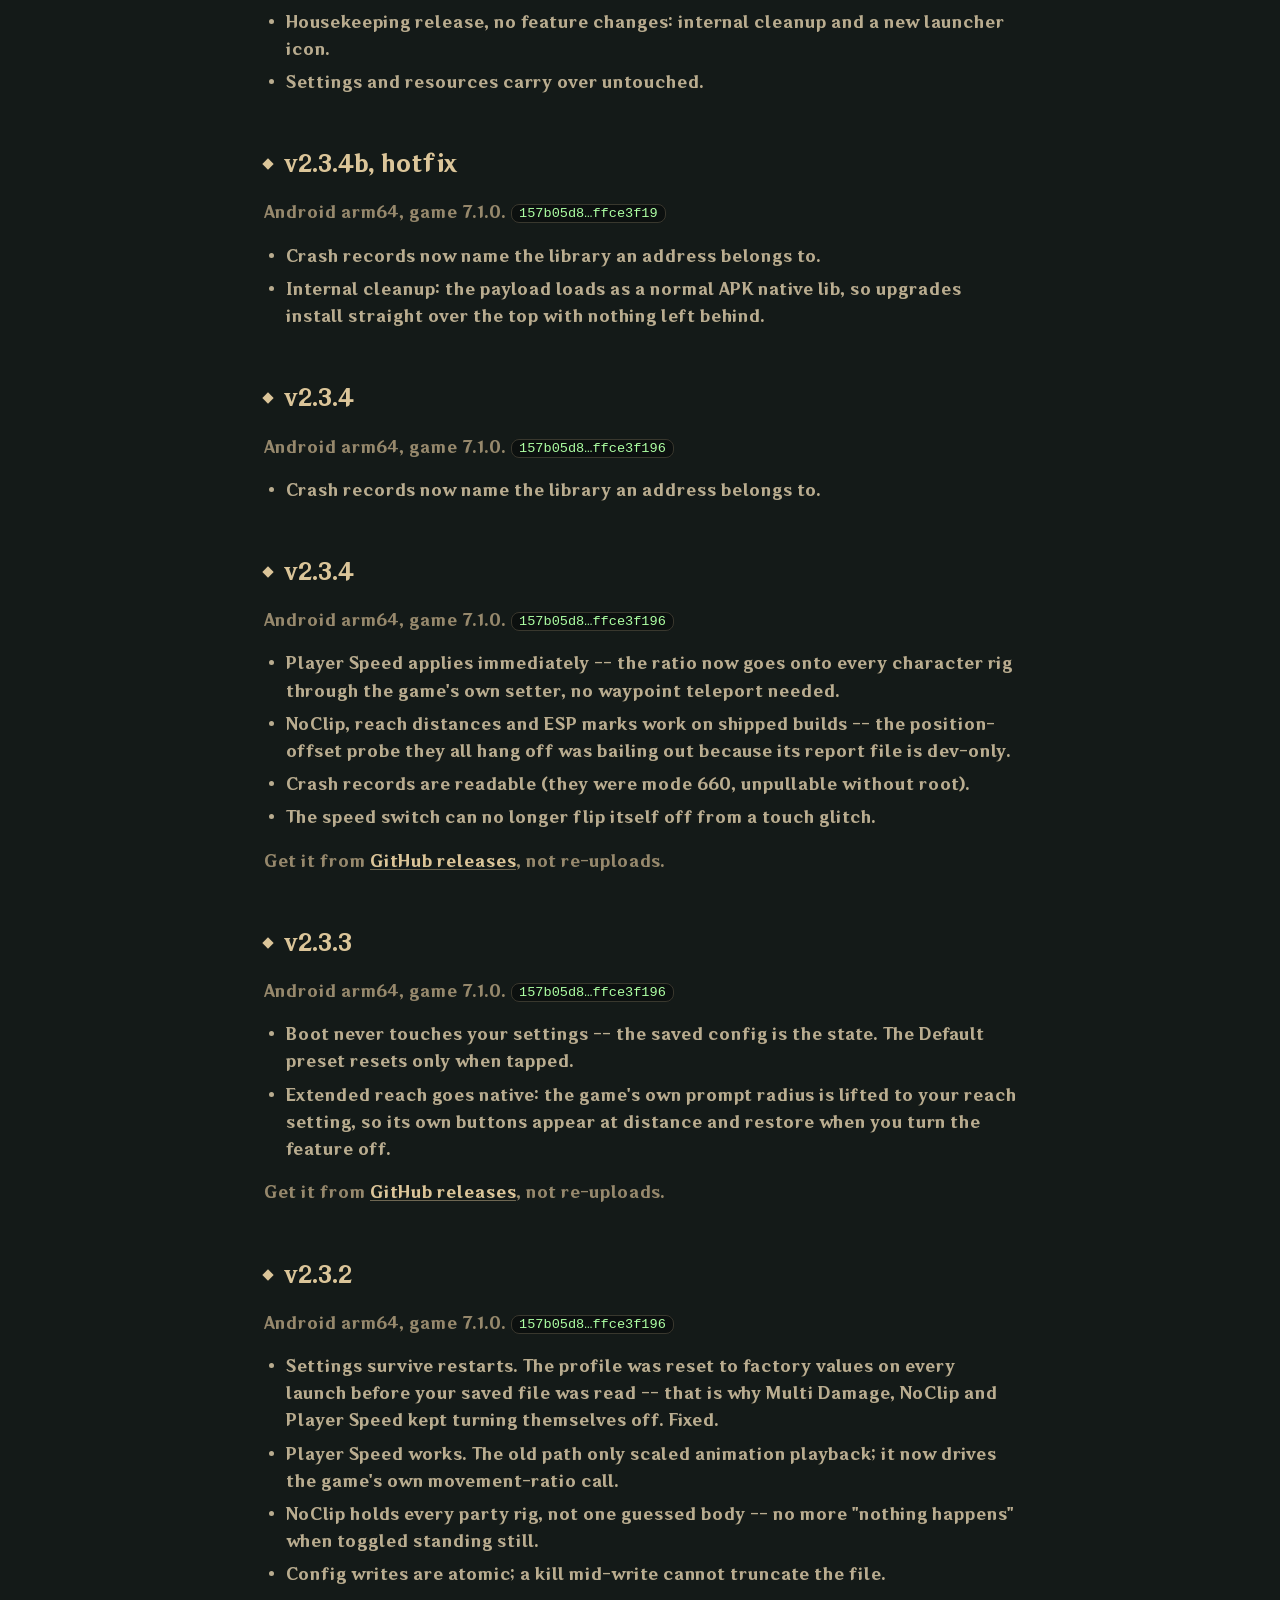
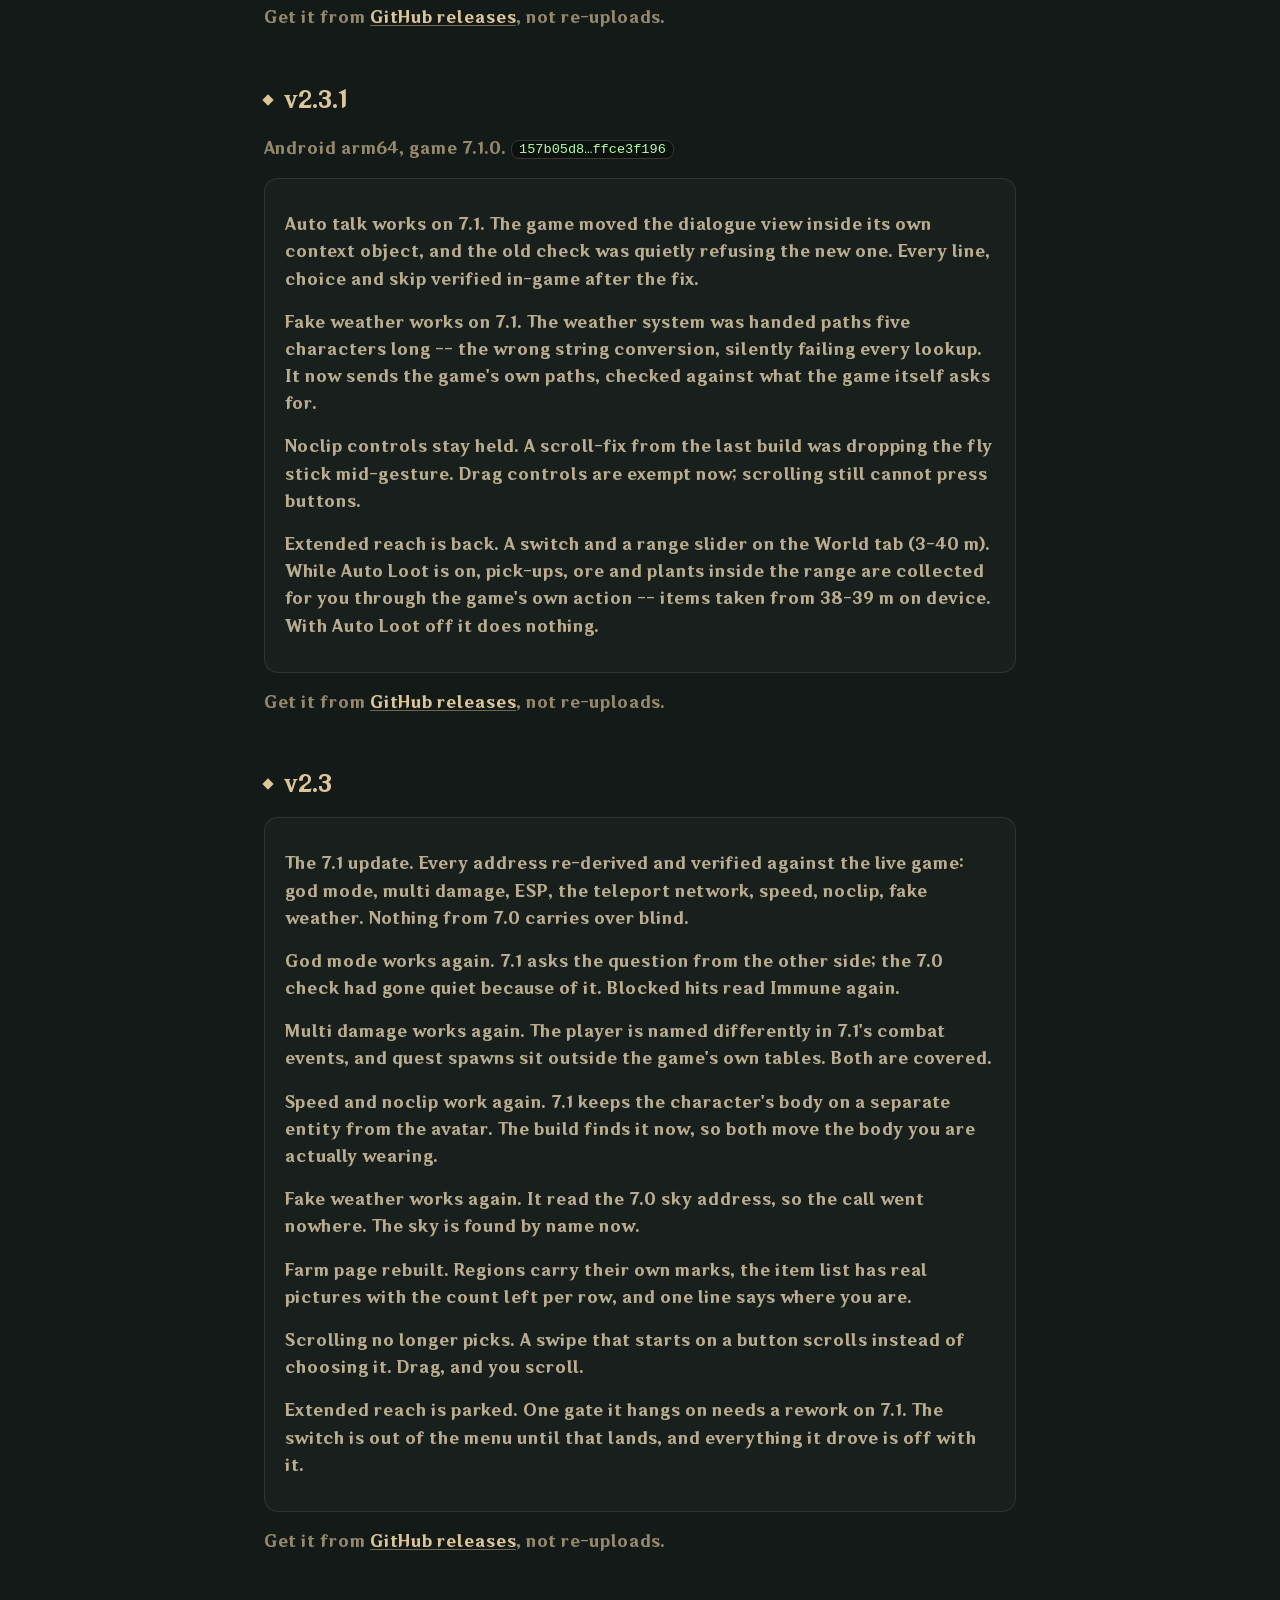
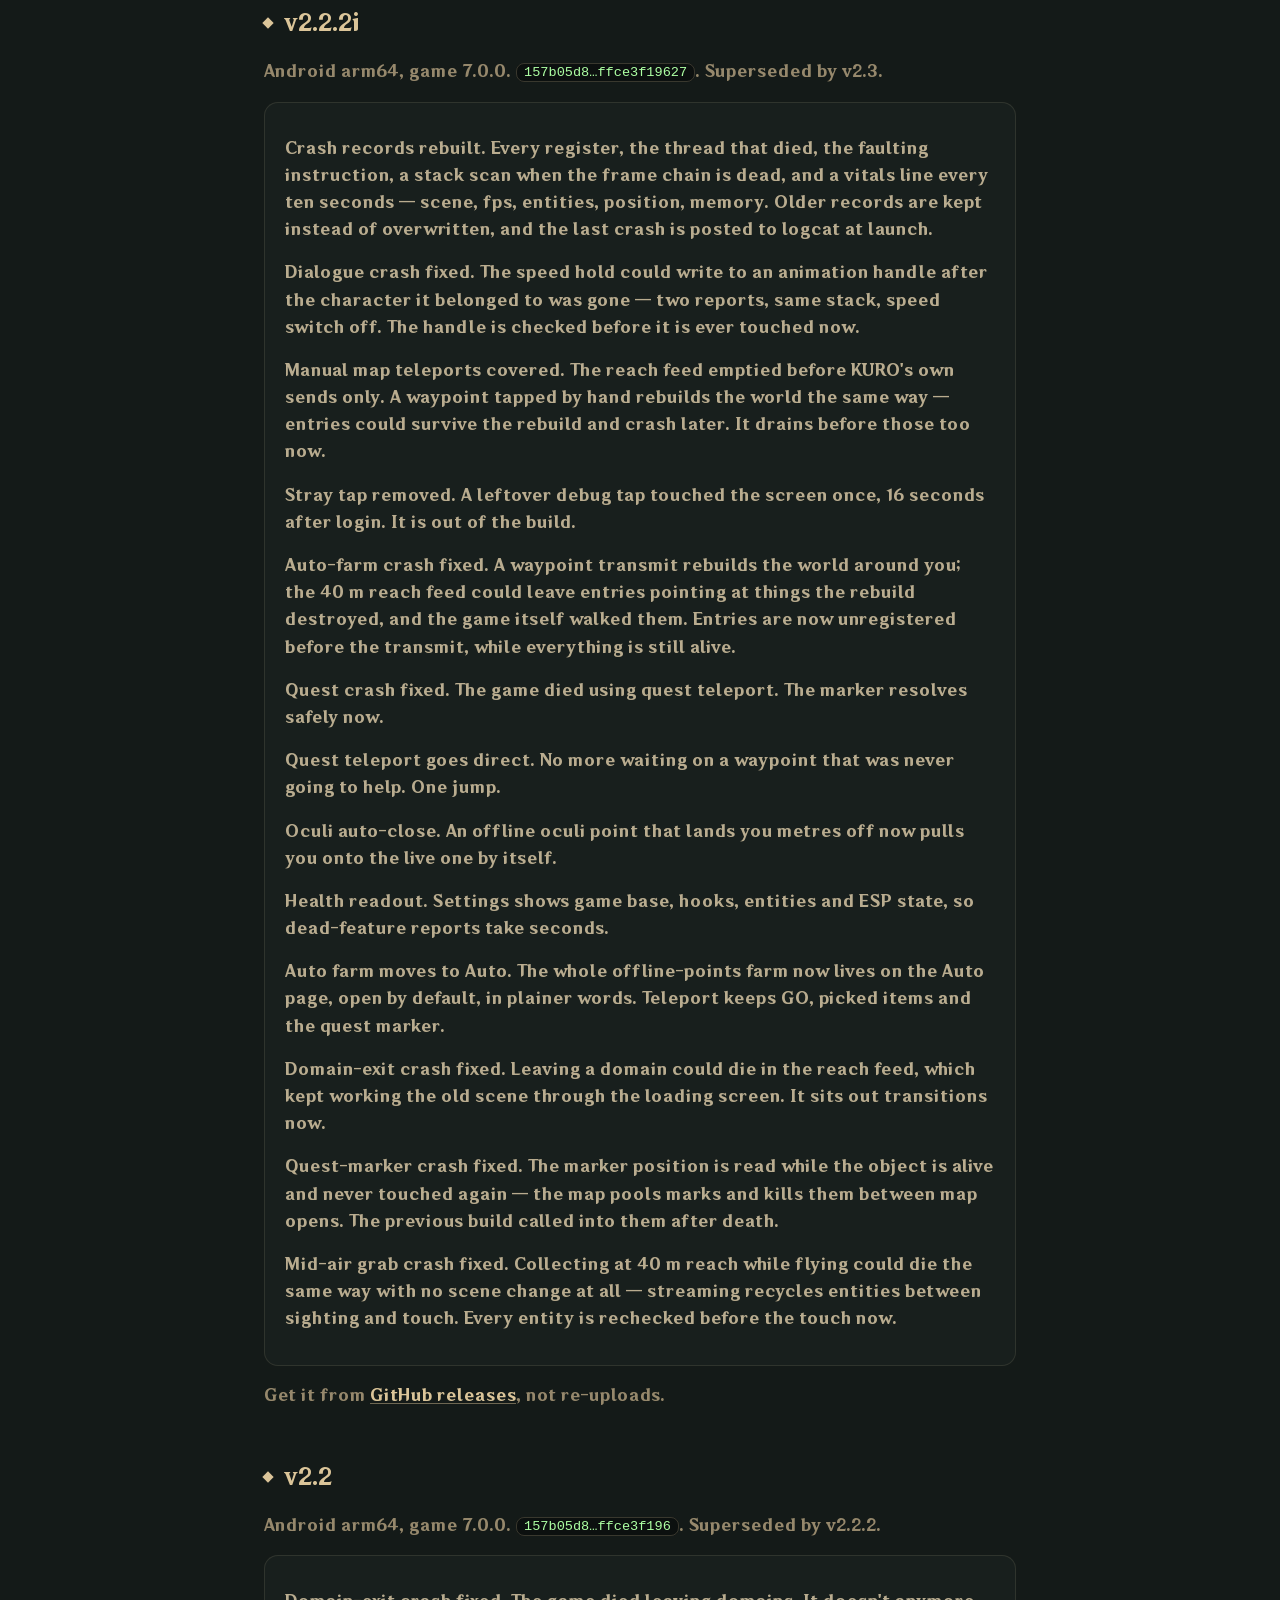
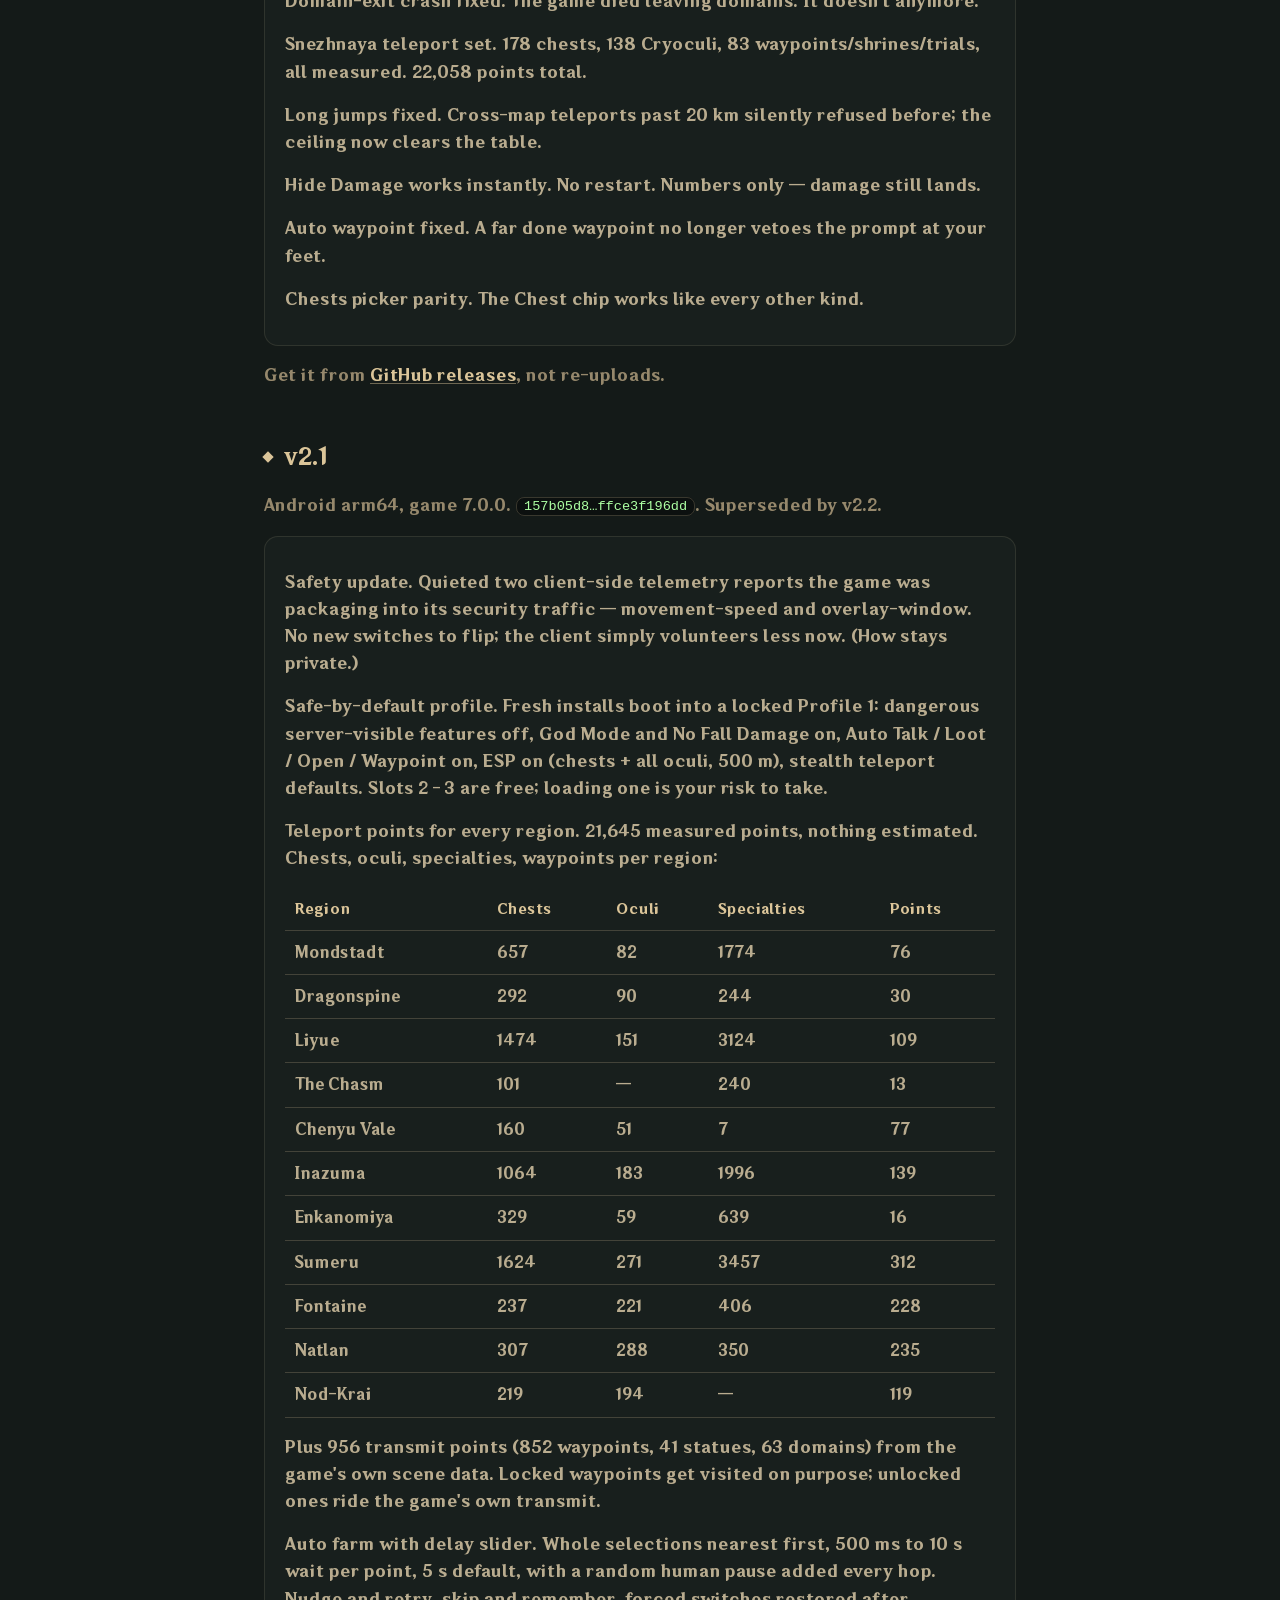
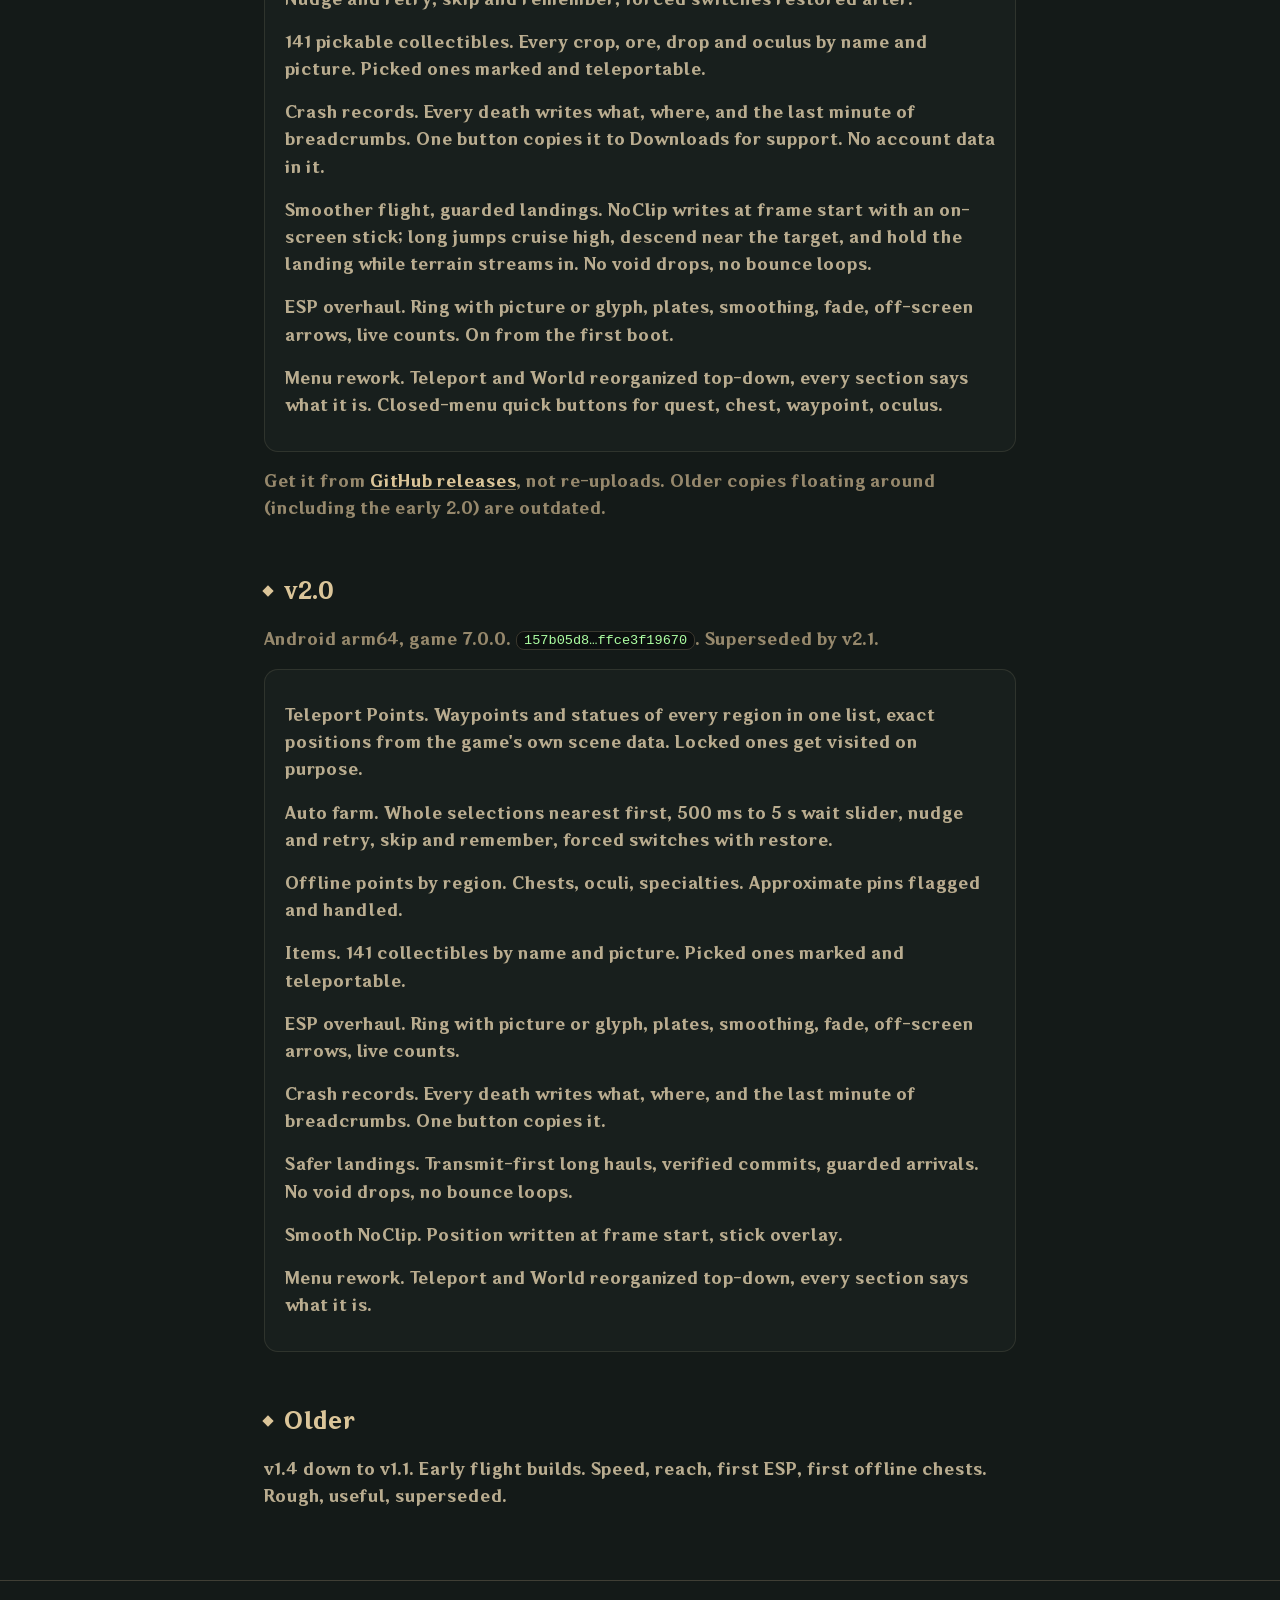
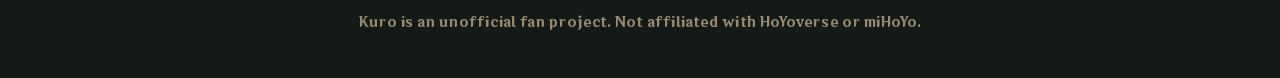
==== commit 666ac9da: "site: v2.7.1 release and changelog" ====
--- a/docs/changelog.html
+++ b/docs/changelog.html
@@ -15,6 +15,17 @@
 </div></div>
 
 <div class="wrap narrow doc">
+
+<h2>v2.7.1</h2>
+<p class="dim">Android arm64, game 7.2.0. <a href="https://github.com/4firas/Kuro-GI/releases/tag/v2.7.1">Download and SHA-256</a></p>
+<ul>
+<li><b>Teleports &amp; Map TP.</b> Direct mode (Movement planner off) and pacing-off move properly instead of refusing. Landing recovery refreshes after position writes so chest/oculus jumps stop falling or snapping back. Map TP copies your selected marker and checks the active scene (fixing Temple of Space / wrong-scene jumps) until you press <i>Go to selected marker</i>. Waypoint teleports land beside the pillar and wait for positive map confirmation.</li>
+<li><b>Quest &amp; Dialogue.</b> Fixed Quest marker tracking losing its target on non-quest map marks, and restored Instant Text per-character cadence alongside line delay.</li>
+<li><b>Combat &amp; World.</b> Fixed Auto Attack failing to match the active 7.2 attack button. Dumb Enemies now filters by owner so friendly summons keep attacking. Fixed 7.2 Fake Weather lookup and puzzle / unknown collectible ESP filtering.</li>
+<li><b>Loot &amp; Extended reach.</b> Localised prompt ownership no longer depends on ESP projection/capping; panel scanning covers 64 entries and re-reads after presses.</li>
+<li><b>Overlay &amp; Packaging.</b> Fixed badge/menu recovery across Android Home/resume, reduced idle redraw cost, and tightened release origin verification (by Fir4el, free, never sold).</li>
+</ul>
+<p>Install over your current Kuro. Settings and downloaded resources carry over. Do not uninstall first.</p>
 
 <h2>v2.7.0</h2>
 <p class="dim">Android arm64, game 7.2.0. <a href="https://github.com/4firas/Kuro-GI/releases/tag/v2.7.0">Download and SHA-256</a></p>
